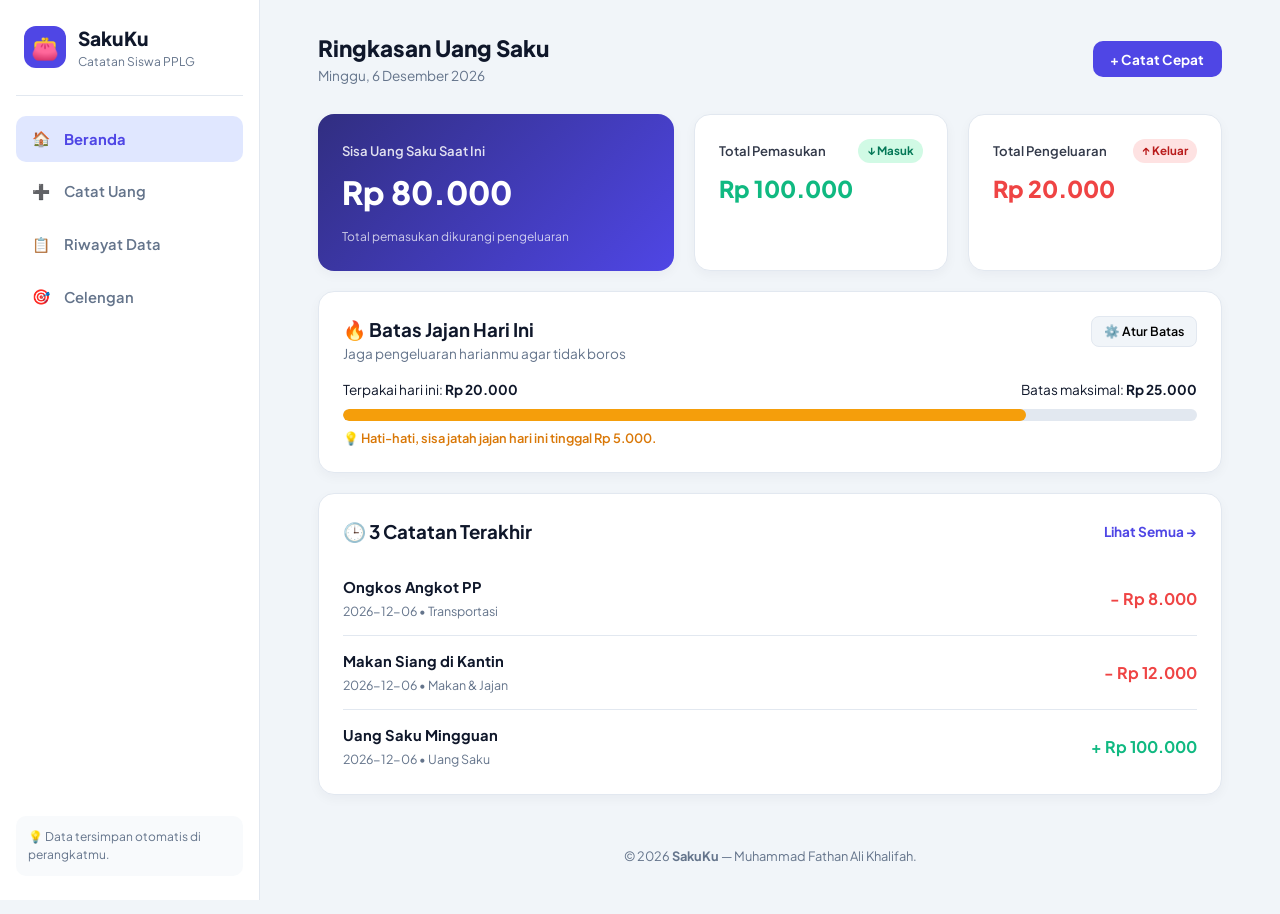
==== index.html @ 74dbb03d "first commit" ====
<!DOCTYPE html>
<html lang="id">
<head>
    <meta charset="UTF-8">
    <meta name="viewport" content="width=device-width, initial-scale=1.0">
    <title>SakuKu - Pencatat Uang Saku Simpel</title>
    
    <!-- Google Fonts: Plus Jakarta Sans -->
    <link rel="preconnect" href="https://fonts.googleapis.com">
    <link rel="preconnect" href="https://fonts.gstatic.com" crossorigin>
    <link href="https://fonts.googleapis.com/css2?family=Plus+Jakarta+Sans:wght@400;500;600;700;800&display=swap" rel="stylesheet">
    
    <!-- Menghubungkan file CSS -->
    <link rel="stylesheet" href="style.css">
</head>
<body>

    <!-- Pembungkus Utama Aplikasi (Sidebar + Konten) -->
    <div class="app-container">

        <!-- ============================================================== -->
        <!-- SIDEBAR: Navigasi Samping (Otomatis jadi menu bawah di layar HP) -->
        <!-- ============================================================== -->
        <aside class="sidebar">
            <!-- Identitas Aplikasi -->
            <div class="brand">
                <div class="brand-icon">👛</div>
                <div class="brand-text">
                    <h1>SakuKu</h1>
                    <p>Catatan Siswa PPLG</p>
                </div>
            </div>

            <!-- Menu Navigasi Antar-Halaman -->
            <nav class="sidebar-nav" aria-label="Menu Utama">
                <button type="button" class="nav-btn active" data-target="view-beranda">
                    <span class="nav-icon">🏠</span>
                    <span class="nav-label">Beranda</span>
                </button>
                <button type="button" class="nav-btn" data-target="view-catat">
                    <span class="nav-icon">➕</span>
                    <span class="nav-label">Catat Uang</span>
                </button>
                <button type="button" class="nav-btn" data-target="view-riwayat">
                    <span class="nav-icon">📋</span>
                    <span class="nav-label">Riwayat Data</span>
                </button>
                <button type="button" class="nav-btn" data-target="view-celengan">
                    <span class="nav-icon">🎯</span>
                    <span class="nav-label">Celengan</span>
                </button>
            </nav>

            <!-- Info Singkat di Bawah Sidebar -->
            <div class="sidebar-footer">
                <p>💡 Data tersimpan otomatis di perangkatmu.</p>
            </div>
        </aside>

        <!-- ============================================================== -->
        <!-- MAIN: Area Konten Utama yang Berganti Sesuai Menu Sidebar      -->
        <!-- ============================================================== -->
        <main class="main-area">

            <!-- HEADER ATAS: Judul Halaman & Tanggal Hari Ini -->
            <header class="top-header">
                <div>
                    <h2 id="page-title">Ringkasan Uang Saku</h2>
                    <p id="current-date" class="text-muted">Memuat tanggal...</p>
                </div>
                <button type="button" class="btn-quick-add" id="btn-shortcut-catat">
                    + Catat Cepat
                </button>
            </header>

            <!-- ========================================================== -->
            <!-- HALAMAN 1: BERANDA (Ringkasan & Batas Jajan Harian)        -->
            <!-- ========================================================== -->
            <section id="view-beranda" class="view-section active" aria-label="Halaman Beranda">
                
                <!-- 3 Kartu Ringkasan Saldo -->
                <div class="summary-cards">
                    <article class="card card-primary">
                        <span class="card-label">Sisa Uang Saku Saat Ini</span>
                        <h3 id="val-saldo" class="balance-big">Rp 0</h3>
                        <span class="card-sub">Total pemasukan dikurangi pengeluaran</span>
                    </article>

                    <article class="card">
                        <div class="metric-top">
                            <span class="card-label">Total Pemasukan</span>
                            <span class="icon-badge badge-in">↓ Masuk</span>
                        </div>
                        <h3 id="val-pemasukan" class="metric-num text-success">Rp 0</h3>
                    </article>

                    <article class="card">
                        <div class="metric-top">
                            <span class="card-label">Total Pengeluaran</span>
                            <span class="icon-badge badge-out">↑ Keluar</span>
                        </div>
                        <h3 id="val-pengeluaran" class="metric-num text-danger">Rp 0</h3>
                    </article>
                </div>

                <!-- Fitur Pemantau Batas Jajan Hari Ini -->
                <article class="card limit-card">
                    <div class="limit-header">
                        <div>
                            <h3>🔥 Batas Jajan Hari Ini</h3>
                            <p class="text-muted">Jaga pengeluaran harianmu agar tidak boros</p>
                        </div>
                        <button type="button" id="btn-ubah-limit" class="btn-small">⚙️ Atur Batas</button>
                    </div>

                    <div class="limit-info">
                        <span>Terpakai hari ini: <strong id="val-jajan-hari-ini">Rp 0</strong></span>
                        <span>Batas maksimal: <strong id="val-batas-harian">Rp 25.000</strong></span>
                    </div>

                    <!-- Progress Bar Visual -->
                    <div class="progress-track">
                        <div id="bar-limit" class="progress-fill" style="width: 0%;"></div>
                    </div>
                    <p id="status-limit" class="limit-status">Pengeluaran hari ini masih aman.</p>
                </article>

                <!-- Preview 3 Transaksi Terakhir -->
                <article class="card">
                    <div class="section-head">
                        <h3>🕒 3 Catatan Terakhir</h3>
                        <button type="button" class="btn-link" id="btn-lihat-semua">Lihat Semua &rarr;</button>
                    </div>
                    <ul id="list-terakhir" class="recent-list">
                        <!-- Diisi otomatis oleh JavaScript -->
                    </ul>
                </article>
            </section>

            <!-- ========================================================== -->
            <!-- HALAMAN 2: CATAT UANG (Formulir Input yang Fokus & Mudah)  -->
            <!-- ========================================================== -->
            <section id="view-catat" class="view-section" aria-label="Halaman Catat Transaksi">
                <article class="card form-container">
                    <h3>✍️ Tambah Catatan Keuangan</h3>
                    <p class="text-muted mb-1">Pilih jenis transaksi dan isi nominalnya dengan mudah.</p>

                    <form id="form-transaksi">
                        <!-- Pilihan Jenis: Pengeluaran atau Pemasukan -->
                        <div class="form-group">
                            <label class="form-label">1. Pilih Jenis Transaksi</label>
                            <div class="type-toggle">
                                <label class="toggle-item">
                                    <input type="radio" name="jenis" value="pengeluaran" checked>
                                    <span class="toggle-box box-out">💸 Pengeluaran (Jajan/Beli)</span>
                                </label>
                                <label class="toggle-item">
                                    <input type="radio" name="jenis" value="pemasukan">
                                    <span class="toggle-box box-in">💰 Pemasukan (Uang Saku)</span>
                                </label>
                            </div>
                        </div>

                        <!-- Input Nominal + Tombol Instan -->
                        <div class="form-group">
                            <label for="input-nominal" class="form-label">2. Berapa Nominalnya? (Rp)</label>
                            <input type="number" id="input-nominal" class="form-input input-large" placeholder="Contoh: 10000" min="500" required>
                            
                            <!-- Tombol Nominal Instan agar tidak repot ketik nol -->
                            <div class="quick-chips">
                                <span class="chip-label">Pilih cepat:</span>
                                <button type="button" class="chip" data-nominal="5000">Rp 5.000</button>
                                <button type="button" class="chip" data-nominal="10000">Rp 10.000</button>
                                <button type="button" class="chip" data-nominal="15000">Rp 15.000</button>
                                <button type="button" class="chip" data-nominal="20000">Rp 20.000</button>
                                <button type="button" class="chip" data-nominal="50000">Rp 50.000</button>
                            </div>
                        </div>

                        <!-- Kategori & Tanggal -->
                        <div class="form-row">
                            <div class="form-group">
                                <label for="input-kategori" class="form-label">3. Kategori</label>
                                <select id="input-kategori" class="form-input" required>
                                    <option value="Makan & Jajan">🍜 Makan & Jajan Kantin</option>
                                    <option value="Transportasi">🚌 Transport / Ongkos</option>
                                    <option value="Keperluan Sekolah">📚 Tugas & Fotokopi</option>
                                    <option value="Kuota & Hiburan">🎮 Kuota & Hiburan</option>
                                    <option value="Uang Saku">💵 Uang Saku Orang Tua</option>
                                    <option value="Lainnya">📦 Lainnya</option>
                                </select>
                            </div>

                            <div class="form-group">
                                <label for="input-tanggal" class="form-label">4. Tanggal</label>
                                <input type="date" id="input-tanggal" class="form-input" required>
                            </div>
                        </div>

                        <!-- Keterangan -->
                        <div class="form-group">
                            <label for="input-keterangan" class="form-label">5. Keterangan Singkat</label>
                            <input type="text" id="input-keterangan" class="form-input" placeholder="Contoh: Beli nasi ayam di kantin" required>
                        </div>

                        <button type="submit" class="btn-submit">✅ Simpan Catatan</button>
                    </form>
                </article>
            </section>

            <!-- ========================================================== -->
            <!-- HALAMAN 3: RIWAYAT DATA (Tabel Pencarian & Filter)         -->
            <!-- ========================================================== -->
            <section id="view-riwayat" class="view-section" aria-label="Halaman Riwayat Data">
                <article class="card">
                    <div class="section-head">
                        <div>
                            <h3>📋 Semua Riwayat Transaksi</h3>
                            <p class="text-muted">Cari atau saring data pemasukan dan pengeluaranmu</p>
                        </div>
                        <button type="button" id="btn-reset-data" class="btn-danger-outline">🗑️ Hapus Semua Data</button>
                    </div>

                    <!-- Baris Filter & Pencarian -->
                    <div class="filter-bar">
                        <input type="search" id="search-transaksi" class="form-input" placeholder="🔍 Ketik untuk mencari (misal: bakso, angkot)...">
                        <select id="filter-jenis" class="form-input">
                            <option value="semua">Semua Jenis Transaksi</option>
                            <option value="pemasukan">Hanya Pemasukan (Masuk)</option>
                            <option value="pengeluaran">Hanya Pengeluaran (Keluar)</option>
                        </select>
                    </div>

                    <!-- Tabel Data -->
                    <div class="table-wrapper">
                        <table class="data-table">
                            <thead>
                                <tr>
                                    <th>Tanggal</th>
                                    <th>Keterangan</th>
                                    <th>Kategori</th>
                                    <th>Nominal</th>
                                    <th>Aksi</th>
                                </tr>
                            </thead>
                            <tbody id="tabel-riwayat-body">
                                <!-- Diisi otomatis oleh JavaScript -->
                            </tbody>
                        </table>
                    </div>
                </article>
            </section>

            <!-- ========================================================== -->
            <!-- HALAMAN 4: CELENGAN (Target Tabungan Impian Siswa)         -->
            <!-- ========================================================== -->
            <section id="view-celengan" class="view-section" aria-label="Halaman Target Tabungan">
                
                <!-- Form Buat Target Baru -->
                <article class="card mb-1">
                    <h3>🎯 Buat Target Tabungan Baru</h3>
                    <p class="text-muted mb-1">Punya barang impian? Catat targetmu dan nabung sedikit demi sedikit!</p>
                    
                    <form id="form-celengan" class="goal-form">
                        <input type="text" id="goal-nama" class="form-input" placeholder="Nama barang (misal: Headset Baru)" required>
                        <input type="number" id="goal-target" class="form-input" placeholder="Target Harga (Rp)" min="5000" required>
                        <button type="submit" class="btn-primary-small">+ Tambah Target</button>
                    </form>
                </article>

                <!-- Daftar Kartu Celengan -->
                <div id="list-celengan" class="goals-grid">
                    <!-- Diisi otomatis oleh JavaScript -->
                </div>
            </section>

            <!-- FOOTER -->
            <footer class="app-footer">
                <p>&copy; 2026 <strong>SakuKu</strong> — Muhammad Fathan Ali Khalifah.</p>
            </footer>

        </main>
    </div>

    <!-- Notifikasi Pop-up (Toast) saat berhasil simpan data -->
    <div id="toast" class="toast" aria-live="polite">Berhasil disimpan!</div>

    <!-- Menghubungkan file JavaScript -->
    <script src="script.js"></script>
</body>
</html>
---- style.css ----
/* ==========================================================================
   1. VARIABEL WARNA & PENGATURAN DASAR
   ========================================================================== */
:root {
    --bg-body: #f1f5f9;
    --bg-white: #ffffff;
    --text-dark: #0f172a;
    --text-muted: #64748b;
    
    --primary: #4f46e5;
    --primary-light: #e0e7ff;
    --success: #10b981;
    --success-light: #d1fae5;
    --danger: #ef4444;
    --danger-light: #fee2e2;
    --warning: #f59e0b;
    
    --border: #e2e8f0;
    --radius-lg: 16px;
    --radius-md: 10px;
    --shadow: 0 4px 12px rgba(15, 23, 42, 0.04);
}

* {
    margin: 0;
    padding: 0;
    box-sizing: border-box;
}

body {
    font-family: 'Plus Jakarta Sans', sans-serif;
    background-color: var(--bg-body);
    color: var(--text-dark);
    line-height: 1.5;
}

/* ==========================================================================
   2. TATA LETAK UTAMA (Sidebar Kiri + Area Konten Kanan)
   ========================================================================== */
.app-container {
    display: flex;
    min-height: 100vh;
}

/* --- SIDEBAR --- */
.sidebar {
    width: 260px;
    background-color: var(--bg-white);
    border-right: 1px solid var(--border);
    padding: 1.5rem 1rem;
    display: flex;
    flex-direction: column;
    position: sticky;
    top: 0;
    height: 100vh;
    flex-shrink: 0;
}

.brand {
    display: flex;
    align-items: center;
    gap: 0.75rem;
    padding: 0 0.5rem 1.5rem;
    border-bottom: 1px solid var(--border);
    margin-bottom: 1.25rem;
}

.brand-icon {
    width: 42px;
    height: 42px;
    background-color: var(--primary);
    color: white;
    border-radius: 12px;
    display: flex;
    align-items: center;
    justify-content: center;
    font-size: 1.4rem;
}

.brand-text h1 {
    font-size: 1.2rem;
    font-weight: 800;
}

.brand-text p {
    font-size: 0.75rem;
    color: var(--text-muted);
}

.sidebar-nav {
    display: flex;
    flex-direction: column;
    gap: 0.4rem;
    flex: 1;
}

.nav-btn {
    display: flex;
    align-items: center;
    gap: 0.85rem;
    width: 100%;
    padding: 0.85rem 1rem;
    border: none;
    background: transparent;
    border-radius: var(--radius-md);
    font-family: inherit;
    font-size: 0.92rem;
    font-weight: 600;
    color: var(--text-muted);
    cursor: pointer;
    text-align: left;
    transition: all 0.2s ease;
}

.nav-btn:hover {
    background-color: #f8fafc;
    color: var(--text-dark);
}

/* Status tombol menu yang sedang aktif */
.nav-btn.active {
    background-color: var(--primary-light);
    color: var(--primary);
    font-weight: 700;
}

.sidebar-footer {
    font-size: 0.75rem;
    color: var(--text-muted);
    background-color: #f8fafc;
    padding: 0.75rem;
    border-radius: var(--radius-md);
}

/* --- AREA KONTEN UTAMA --- */
.main-area {
    flex: 1;
    max-width: 960px;
    margin: 0 auto;
    padding: 2rem 1.75rem;
    width: 100%;
}

.top-header {
    display: flex;
    justify-content: space-between;
    align-items: center;
    margin-bottom: 1.75rem;
}

.top-header h2 {
    font-size: 1.4rem;
    font-weight: 800;
}

.text-muted {
    color: var(--text-muted);
    font-size: 0.85rem;
}

.mb-1 { margin-bottom: 1rem; }

/* Mengatur perpindahan tampilan halaman (Tab SPA) */
.view-section {
    display: none;
    animation: fadeIn 0.25s ease;
}

.view-section.active {
    display: block;
}

@keyframes fadeIn {
    from { opacity: 0; transform: translateY(6px); }
    to { opacity: 1; transform: translateY(0); }
}

/* ==========================================================================
   3. KOMPONEN KARTU & BERANDA
   ========================================================================== */
.card {
    background-color: var(--bg-white);
    border-radius: var(--radius-lg);
    padding: 1.5rem;
    border: 1px solid var(--border);
    box-shadow: var(--shadow);
    margin-bottom: 1.25rem;
}

.summary-cards {
    display: grid;
    grid-template-columns: 1.4fr 1fr 1fr;
    gap: 1.25rem;
}

.card-primary {
    background: linear-gradient(135deg, #312e81, #4f46e5);
    color: white;
    border: none;
}

.card-label {
    font-size: 0.82rem;
    font-weight: 600;
    opacity: 0.85;
}

.balance-big {
    font-size: 2rem;
    font-weight: 800;
    margin: 0.4rem 0;
}

.card-sub {
    font-size: 0.75rem;
    opacity: 0.75;
}

.metric-top {
    display: flex;
    justify-content: space-between;
    align-items: center;
    margin-bottom: 0.6rem;
}

.icon-badge {
    font-size: 0.72rem;
    font-weight: 700;
    padding: 0.2rem 0.55rem;
    border-radius: 99px;
}

.badge-in { background-color: var(--success-light); color: #047857; }
.badge-out { background-color: var(--danger-light); color: #b91c1c; }

.metric-num {
    font-size: 1.45rem;
    font-weight: 800;
}

.text-success { color: var(--success); }
.text-danger { color: var(--danger); }

/* --- BATAS JAJAN HARIAN --- */
.limit-header {
    display: flex;
    justify-content: space-between;
    align-items: flex-start;
    margin-bottom: 1rem;
}

.limit-info {
    display: flex;
    justify-content: space-between;
    font-size: 0.85rem;
    margin-bottom: 0.5rem;
}

.progress-track {
    width: 100%;
    height: 12px;
    background-color: #e2e8f0;
    border-radius: 99px;
    overflow: hidden;
    margin-bottom: 0.5rem;
}

.progress-fill {
    height: 100%;
    background-color: var(--success);
    border-radius: 99px;
    transition: width 0.4s ease, background-color 0.3s ease;
}

.limit-status {
    font-size: 0.8rem;
    font-weight: 600;
    color: var(--text-muted);
}

/* --- DAFTAR 3 TRANSAKSI TERAKHIR --- */
.section-head {
    display: flex;
    justify-content: space-between;
    align-items: center;
    margin-bottom: 1rem;
}

.recent-list {
    list-style: none;
}

.recent-item {
    display: flex;
    justify-content: space-between;
    align-items: center;
    padding: 0.85rem 0;
    border-bottom: 1px solid var(--border);
}

.recent-item:last-child {
    border-bottom: none;
    padding-bottom: 0;
}

.recent-title {
    font-weight: 700;
    font-size: 0.92rem;
}

.recent-meta {
    font-size: 0.78rem;
    color: var(--text-muted);
}

/* ==========================================================================
   4. FORMULIR CATAT UANG
   ========================================================================== */
.form-container {
    max-width: 640px;
}

.form-group {
    margin-bottom: 1.25rem;
}

.form-row {
    display: grid;
    grid-template-columns: 1fr 1fr;
    gap: 1rem;
}

.form-label {
    display: block;
    font-size: 0.85rem;
    font-weight: 700;
    margin-bottom: 0.45rem;
}

.form-input {
    width: 100%;
    padding: 0.75rem 0.9rem;
    border: 1px solid var(--border);
    border-radius: var(--radius-md);
    font-family: inherit;
    font-size: 0.92rem;
    background-color: #f8fafc;
}

.form-input:focus {
    outline: none;
    border-color: var(--primary);
    background-color: var(--bg-white);
    box-shadow: 0 0 0 3px rgba(79, 70, 229, 0.12);
}

.input-large {
    font-size: 1.25rem;
    font-weight: 700;
}

/* Tombol Pilih Jenis Transaksi */
.type-toggle {
    display: grid;
    grid-template-columns: 1fr 1fr;
    gap: 0.75rem;
}

.toggle-item input { display: none; }

.toggle-box {
    display: block;
    text-align: center;
    padding: 0.75rem;
    border: 2px solid var(--border);
    border-radius: var(--radius-md);
    font-weight: 700;
    font-size: 0.88rem;
    cursor: pointer;
    color: var(--text-muted);
    transition: all 0.2s;
}

.toggle-item input[value="pengeluaran"]:checked + .box-out {
    border-color: var(--danger);
    background-color: var(--danger-light);
    color: #b91c1c;
}

.toggle-item input[value="pemasukan"]:checked + .box-in {
    border-color: var(--success);
    background-color: var(--success-light);
    color: #047857;
}

/* Tombol Nominal Cepat (Chips) */
.quick-chips {
    display: flex;
    flex-wrap: wrap;
    align-items: center;
    gap: 0.45rem;
    margin-top: 0.6rem;
}

.chip-label {
    font-size: 0.78rem;
    color: var(--text-muted);
    margin-right: 0.25rem;
}

.chip {
    background-color: #f1f5f9;
    border: 1px solid var(--border);
    padding: 0.35rem 0.7rem;
    border-radius: 99px;
    font-family: inherit;
    font-size: 0.78rem;
    font-weight: 600;
    cursor: pointer;
    transition: all 0.15s;
}

.chip:hover {
    background-color: var(--primary-light);
    border-color: var(--primary);
    color: var(--primary);
}

/* ==========================================================================
   5. TABEL RIWAYAT & CELENGAN TARGET TABUNGAN
   ========================================================================== */
.filter-bar {
    display: grid;
    grid-template-columns: 1.5fr 1fr;
    gap: 0.75rem;
    margin-bottom: 1.25rem;
}

.table-wrapper {
    overflow-x: auto;
}

.data-table {
    width: 100%;
    border-collapse: collapse;
    text-align: left;
    font-size: 0.88rem;
}

.data-table th {
    background-color: #f8fafc;
    color: var(--text-muted);
    font-size: 0.75rem;
    text-transform: uppercase;
    padding: 0.85rem 1rem;
    border-bottom: 1px solid var(--border);
}

.data-table td {
    padding: 0.9rem 1rem;
    border-bottom: 1px solid var(--border);
}

.badge-kategori {
    background-color: #f1f5f9;
    padding: 0.25rem 0.6rem;
    border-radius: 6px;
    font-size: 0.78rem;
    font-weight: 600;
}

/* --- CELENGAN GRID --- */
.goal-form {
    display: grid;
    grid-template-columns: 1.5fr 1fr auto;
    gap: 0.75rem;
}

.goals-grid {
    display: grid;
    grid-template-columns: repeat(2, 1fr);
    gap: 1.25rem;
}

.goal-card-head {
    display: flex;
    justify-content: space-between;
    align-items: center;
    margin-bottom: 0.5rem;
}

.goal-actions {
    display: flex;
    gap: 0.5rem;
    margin-top: 1rem;
}

/* ==========================================================================
   6. TOMBOL & NOTIFIKASI TOAST
   ========================================================================== */
.btn-quick-add,
.btn-submit,
.btn-primary-small {
    background-color: var(--primary);
    color: white;
    border: none;
    border-radius: var(--radius-md);
    font-family: inherit;
    font-weight: 700;
    cursor: pointer;
    transition: opacity 0.2s;
}

.btn-quick-add { padding: 0.6rem 1.1rem; font-size: 0.85rem; }
.btn-submit { width: 100%; padding: 0.9rem; font-size: 0.95rem; }
.btn-primary-small { padding: 0.6rem 1rem; font-size: 0.85rem; }

.btn-small {
    background-color: #f1f5f9;
    border: 1px solid var(--border);
    padding: 0.4rem 0.75rem;
    border-radius: 8px;
    font-family: inherit;
    font-size: 0.78rem;
    font-weight: 600;
    cursor: pointer;
}

.btn-link {
    background: none;
    border: none;
    color: var(--primary);
    font-family: inherit;
    font-weight: 700;
    font-size: 0.85rem;
    cursor: pointer;
}

.btn-danger-outline {
    background: transparent;
    border: 1px solid var(--danger);
    color: var(--danger);
    padding: 0.45rem 0.8rem;
    border-radius: 8px;
    font-family: inherit;
    font-size: 0.78rem;
    font-weight: 600;
    cursor: pointer;
}

.btn-hapus {
    background: var(--danger-light);
    color: var(--danger);
    border: none;
    padding: 0.35rem 0.65rem;
    border-radius: 6px;
    font-size: 0.75rem;
    font-weight: 700;
    cursor: pointer;
}

/* Notifikasi Pop-up bawah */
.toast {
    position: fixed;
    bottom: 24px;
    right: 24px;
    background-color: #1e293b;
    color: white;
    padding: 0.8rem 1.25rem;
    border-radius: var(--radius-md);
    font-size: 0.88rem;
    font-weight: 600;
    box-shadow: 0 10px 25px rgba(0,0,0,0.15);
    opacity: 0;
    pointer-events: none;
    transform: translateY(10px);
    transition: all 0.3s ease;
    z-index: 999;
}

.toast.show {
    opacity: 1;
    transform: translateY(0);
}

.app-footer {
    text-align: center;
    padding: 2rem 0 1rem;
    font-size: 0.8rem;
    color: var(--text-muted);
}

/* ==========================================================================
   7. RESPONSIVE DESIGN (Layar HP & Tablet)
   ========================================================================== */
@media (max-width: 768px) {
    /* Mengubah Sidebar menjadi Navigasi Bawah seperti Aplikasi Mobile */
    .sidebar {
        position: fixed;
        bottom: 0;
        left: 0;
        right: 0;
        top: auto;
        width: 100%;
        height: auto;
        flex-direction: row;
        padding: 0.4rem 0.5rem;
        border-right: none;
        border-top: 1px solid var(--border);
        z-index: 100;
        box-shadow: 0 -4px 12px rgba(0,0,0,0.05);
    }

    .brand,
    .sidebar-footer {
        display: none; /* Sembunyikan logo sidebar di layar bawah HP */
    }

    .sidebar-nav {
        flex-direction: row;
        justify-content: space-around;
        width: 100%;
    }

    .nav-btn {
        flex-direction: column;
        align-items: center;
        gap: 0.2rem;
        padding: 0.5rem;
        font-size: 0.72rem;
        text-align: center;
    }

    .main-area {
        padding: 1.25rem 1rem 5.5rem; /* Ruang ekstra di bawah agar tidak tertutup menu HP */
    }

    .summary-cards,
    .form-row,
    .filter-bar,
    .goal-form,
    .goals-grid {
        grid-template-columns: 1fr;
    }

    .toast {
        bottom: 80px;
        right: 16px;
        left: 16px;
        text-align: center;
    }
}
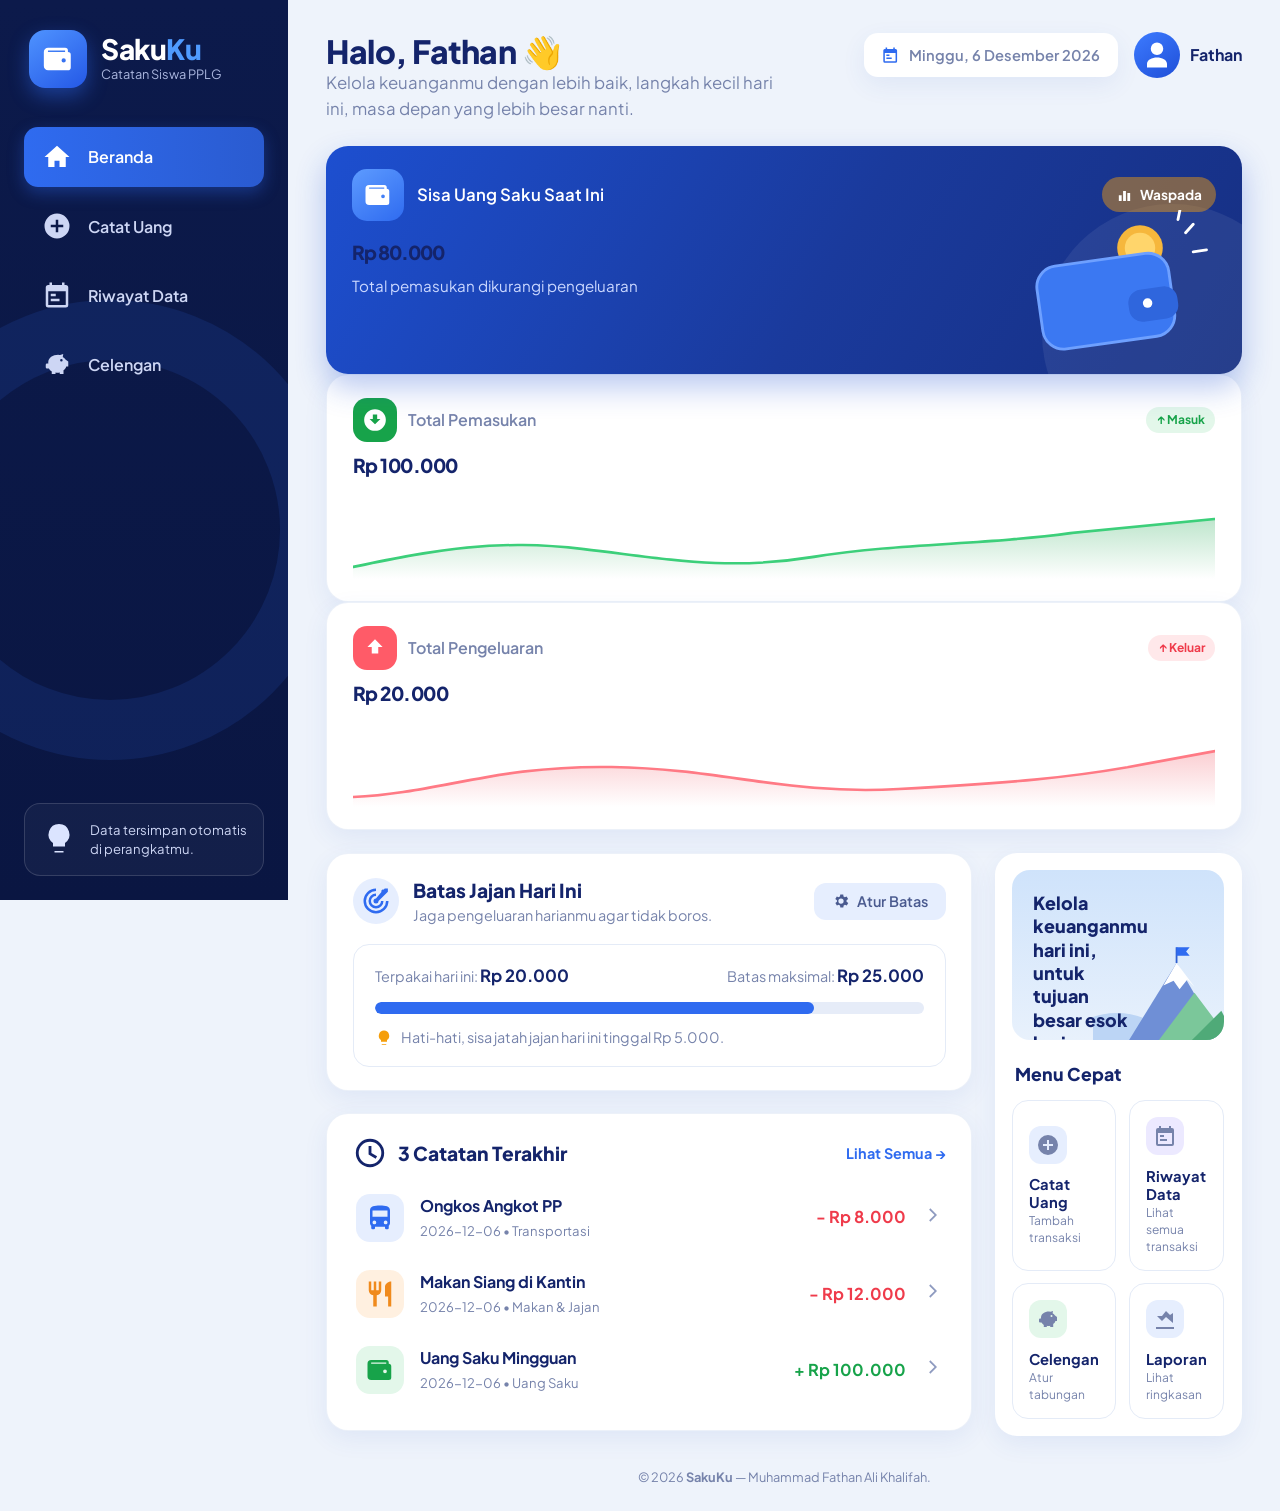
==== commit 92abc593: "revamp tampilan c" ====
--- a/index.html
+++ b/index.html
@@ -3,289 +3,265 @@
 <head>
     <meta charset="UTF-8">
     <meta name="viewport" content="width=device-width, initial-scale=1.0">
-    <title>SakuKu - Pencatat Uang Saku Simpel</title>
-    
-    <!-- Google Fonts: Plus Jakarta Sans -->
+    <title>SakuKu - Catatan Siswa PPLG</title>
     <link rel="preconnect" href="https://fonts.googleapis.com">
     <link rel="preconnect" href="https://fonts.gstatic.com" crossorigin>
     <link href="https://fonts.googleapis.com/css2?family=Plus+Jakarta+Sans:wght@400;500;600;700;800&display=swap" rel="stylesheet">
-    
-    <!-- Menghubungkan file CSS -->
     <link rel="stylesheet" href="style.css">
 </head>
 <body>
 
-    <!-- Pembungkus Utama Aplikasi (Sidebar + Konten) -->
-    <div class="app-container">
-
-        <!-- ============================================================== -->
-        <!-- SIDEBAR: Navigasi Samping (Otomatis jadi menu bawah di layar HP) -->
-        <!-- ============================================================== -->
-        <aside class="sidebar">
-            <!-- Identitas Aplikasi -->
-            <div class="brand">
-                <div class="brand-icon">👛</div>
-                <div class="brand-text">
-                    <h1>SakuKu</h1>
-                    <p>Catatan Siswa PPLG</p>
-                </div>
-            </div>
-
-            <!-- Menu Navigasi Antar-Halaman -->
-            <nav class="sidebar-nav" aria-label="Menu Utama">
-                <button type="button" class="nav-btn active" data-target="view-beranda">
-                    <span class="nav-icon">🏠</span>
-                    <span class="nav-label">Beranda</span>
-                </button>
-                <button type="button" class="nav-btn" data-target="view-catat">
-                    <span class="nav-icon">➕</span>
-                    <span class="nav-label">Catat Uang</span>
-                </button>
-                <button type="button" class="nav-btn" data-target="view-riwayat">
-                    <span class="nav-icon">📋</span>
-                    <span class="nav-label">Riwayat Data</span>
-                </button>
-                <button type="button" class="nav-btn" data-target="view-celengan">
-                    <span class="nav-icon">🎯</span>
-                    <span class="nav-label">Celengan</span>
-                </button>
-            </nav>
-
-            <!-- Info Singkat di Bawah Sidebar -->
-            <div class="sidebar-footer">
-                <p>💡 Data tersimpan otomatis di perangkatmu.</p>
-            </div>
-        </aside>
-
-        <!-- ============================================================== -->
-        <!-- MAIN: Area Konten Utama yang Berganti Sesuai Menu Sidebar      -->
-        <!-- ============================================================== -->
-        <main class="main-area">
-
-            <!-- HEADER ATAS: Judul Halaman & Tanggal Hari Ini -->
-            <header class="top-header">
-                <div>
-                    <h2 id="page-title">Ringkasan Uang Saku</h2>
-                    <p id="current-date" class="text-muted">Memuat tanggal...</p>
-                </div>
-                <button type="button" class="btn-quick-add" id="btn-shortcut-catat">
-                    + Catat Cepat
-                </button>
-            </header>
-
-            <!-- ========================================================== -->
-            <!-- HALAMAN 1: BERANDA (Ringkasan & Batas Jajan Harian)        -->
-            <!-- ========================================================== -->
-            <section id="view-beranda" class="view-section active" aria-label="Halaman Beranda">
-                
-                <!-- 3 Kartu Ringkasan Saldo -->
-                <div class="summary-cards">
-                    <article class="card card-primary">
-                        <span class="card-label">Sisa Uang Saku Saat Ini</span>
-                        <h3 id="val-saldo" class="balance-big">Rp 0</h3>
-                        <span class="card-sub">Total pemasukan dikurangi pengeluaran</span>
+<!-- Kumpulan ikon SVG (dipakai ulang lewat <use>) -->
+<svg width="0" height="0" style="position:absolute" aria-hidden="true">
+    <symbol id="i-wallet" viewBox="0 0 24 24"><path d="M19 7V6a2 2 0 0 0-2-2H5a3 3 0 0 0-3 3v10a3 3 0 0 0 3 3h14a2 2 0 0 0 2-2V9a2 2 0 0 0-2-2zm-3 7.5a1.5 1.5 0 1 1 0-3 1.5 1.5 0 0 1 0 3zM5 6h12v1H5a1 1 0 0 1 0-1z"/></symbol>
+    <symbol id="i-home" viewBox="0 0 24 24"><path d="M12 3 2 12h3v8h5v-5h4v5h5v-8h3z"/></symbol>
+    <symbol id="i-plus" viewBox="0 0 24 24"><path d="M12 2a10 10 0 1 0 0 20 10 10 0 0 0 0-20zm5 11h-4v4h-2v-4H7v-2h4V7h2v4h4z"/></symbol>
+    <symbol id="i-cal" viewBox="0 0 24 24"><path d="M19 4h-1V2h-2v2H8V2H6v2H5a2 2 0 0 0-2 2v14a2 2 0 0 0 2 2h14a2 2 0 0 0 2-2V6a2 2 0 0 0-2-2zm0 16H5V9h14zM7 11h4v2H7zm0 4h7v2H7z"/></symbol>
+    <symbol id="i-piggy" viewBox="0 0 24 24"><path d="M19 8.5c-.6-1-1.4-1.7-2.4-2.2L17 4l-2.5.8A9 9 0 0 0 13 4.5C8.6 4.5 5 7 5 10.5c0 .4 0 .7.1 1H4a1 1 0 0 0-1 1v2a1 1 0 0 0 1 1h1.5c.5 1 1.3 1.800 2.300 2.400V20h3v-1.200c.6.100 1.200.200 1.700.200s1.100-.1 1.700-.2V20h3v-3.100c1.200-.8 2-1.800 2.200-3H21v-4zM15.500 10a1 1 0 1 1 0-2 1 1 0 0 1 0 2z"/></symbol>
+    <symbol id="i-bus" viewBox="0 0 24 24"><path d="M4 16c0 .9.4 1.700 1 2.200V20a1 1 0 0 0 1 1h1a1 1 0 0 0 1-1v-1h8v1a1 1 0 0 0 1 1h1a1 1 0 0 0 1-1v-1.800c.6-.5 1-1.300 1-2.200V6c0-3.500-3.600-4-8-4S4 2.500 4 6zm3.500 1a1.500 1.500 0 1 1 0-3 1.500 1.500 0 0 1 0 3zm9 0a1.500 1.500 0 1 1 0-3 1.500 1.500 0 0 1 0 3zM18 11H6V6h12z"/></symbol>
+    <symbol id="i-food" viewBox="0 0 24 24"><path d="M11 9H9V2H7v7H5V2H3v7c0 2.100 1.600 3.800 3.600 4V22h2.800v-9c2-.2 3.600-1.900 3.600-4V2h-2zm5-3v8h2.500v8H21V2c-2.800 0-5 2.200-5 4z"/></symbol>
+    <symbol id="i-book" viewBox="0 0 24 24"><path d="M18 2H6a2 2 0 0 0-2 2v16a2 2 0 0 0 2 2h12a2 2 0 0 0 2-2V4a2 2 0 0 0-2-2zM9 4h2v5l-1-.75L9 9z"/></symbol>
+    <symbol id="i-game" viewBox="0 0 24 24"><path d="M21 6H3a1 1 0 0 0-1 1v10a1 1 0 0 0 1 1h18a1 1 0 0 0 1-1V7a1 1 0 0 0-1-1zm-10 7H9v2H7v-2H5v-2h2V9h2v2h2zm4.500 2a1.500 1.500 0 1 1 0-3 1.500 1.500 0 0 1 0 3zm3-3a1.500 1.500 0 1 1 0-3 1.500 1.500 0 0 1 0 3z"/></symbol>
+    <symbol id="i-box" viewBox="0 0 24 24"><path d="M21 7.500 12 2 3 7.500v9L12 22l9-5.500zM12 4.300l5.700 3.500L12 11.300 6.300 7.800zM5 9.500l6 3.700v6.600l-6-3.700zm8 10.300v-6.600l6-3.700v6.600z"/></symbol>
+    <symbol id="i-chart" viewBox="0 0 24 24"><path d="M3 20h18v2H3zM4 9l5 5 4-4 7 6V6l-3 2-4-4-4 5z"/></symbol>
+    <symbol id="i-bars" viewBox="0 0 24 24"><path d="M4 13h4v8H4zm6-6h4v14h-4zm6 3h4v11h-4z"/></symbol>
+    <symbol id="i-clock" viewBox="0 0 24 24"><path d="M12 2a10 10 0 1 0 0 20 10 10 0 0 0 0-20zm0 18a8 8 0 1 1 0-16 8 8 0 0 1 0 16zm1-13h-2v6l5 3 1-1.700-4-2.300z"/></symbol>
+    <symbol id="i-target" viewBox="0 0 24 24"><path d="M12 2a10 10 0 1 0 10 10h-2a8 8 0 1 1-8-8zm0 4a6 6 0 1 0 6 6h-2a4 4 0 1 1-4-4zm0 4a2 2 0 1 0 2 2l7.500-7.500V2h-2.500l-1 1-.5-.5-1.500 1.500.5.500L12 10z"/></symbol>
+    <symbol id="i-gear" viewBox="0 0 24 24"><path d="M19.400 13a7.500 7.500 0 0 0 0-2l2.100-1.600-2-3.500-2.500 1a7.700 7.700 0 0 0-1.700-1L15 3.200h-4l-.4 2.700c-.6.300-1.200.600-1.700 1l-2.500-1-2 3.500L6.600 11a7.500 7.500 0 0 0 0 2l-2.100 1.600 2 3.500 2.500-1c.5.400 1.100.700 1.700 1l.4 2.700h4l.4-2.700c.6-.3 1.200-.600 1.700-1l2.500 1 2-3.500zM12 15.500a3.500 3.500 0 1 1 0-7 3.500 3.500 0 0 1 0 7z"/></symbol>
+    <symbol id="i-down" viewBox="0 0 24 24"><path d="M12 2a10 10 0 1 0 0 20 10 10 0 0 0 0-20zm0 14-5-5h3V7h4v4h3z"/></symbol>
+    <symbol id="i-up" viewBox="0 0 24 24"><path d="M12 4 5 11h4v6h6v-6h4z"/></symbol>
+    <symbol id="i-bulb" viewBox="0 0 24 24"><path d="M9 21h6v-1H9zm3-19a7 7 0 0 0-4 12.700V17h8v-2.300A7 7 0 0 0 12 2z"/></symbol>
+    <symbol id="i-user" viewBox="0 0 24 24"><path d="M12 12a5 5 0 1 0 0-10 5 5 0 0 0 0 10zm0 2c-4 0-8 2-8 5v3h16v-3c0-3-4-5-8-5z"/></symbol>
+    <symbol id="i-chev" viewBox="0 0 24 24"><path d="M8.600 5.600 15 12l-6.400 6.400L10 20l8-8-8-8z"/></symbol>
+</svg>
+
+<div class="app-container">
+
+    <!-- SIDEBAR -->
+    <aside class="sidebar">
+        <div class="brand">
+            <div class="brand-icon"><svg class="ic"><use href="#i-wallet"/></svg></div>
+            <div class="brand-text">
+                <h1>Saku<span>Ku</span></h1>
+                <p>Catatan Siswa PPLG</p>
+            </div>
+        </div>
+        <nav class="sidebar-nav" aria-label="Menu Utama">
+            <button type="button" class="nav-btn active" data-target="view-beranda"><svg class="ic"><use href="#i-home"/></svg><span>Beranda</span></button>
+            <button type="button" class="nav-btn" data-target="view-catat"><svg class="ic"><use href="#i-plus"/></svg><span>Catat Uang</span></button>
+            <button type="button" class="nav-btn" data-target="view-riwayat"><svg class="ic"><use href="#i-cal"/></svg><span>Riwayat Data</span></button>
+            <button type="button" class="nav-btn" data-target="view-celengan"><svg class="ic"><use href="#i-piggy"/></svg><span>Celengan</span></button>
+        </nav>
+        <div class="sidebar-footer">
+            <svg class="ic"><use href="#i-bulb"/></svg>
+            <p>Data tersimpan otomatis di perangkatmu.</p>
+        </div>
+    </aside>
+
+    <main class="main-area">
+
+        <!-- HEADER -->
+        <header class="top-header">
+            <div>
+                <h2 id="page-title">Halo, Fathan 👋</h2>
+                <p id="page-sub" class="page-sub">Kelola keuanganmu dengan lebih baik, langkah kecil hari ini, masa depan yang lebih besar nanti.</p>
+            </div>
+            <div class="top-actions">
+                <div class="date-chip"><svg class="ic"><use href="#i-cal"/></svg><span id="current-date">Memuat tanggal...</span></div>
+                <div class="user-chip"><span class="avatar"><svg class="ic"><use href="#i-user"/></svg></span>Fathan</div>
+            </div>
+        </header>
+
+        <!-- ================= BERANDA ================= -->
+        <section id="view-beranda" class="view-section active" aria-label="Beranda">
+            <div class="home-grid summary-cards">
+                <article class="card card-primary">
+                    <div class="balance-head">
+                        <div class="balance-title"><span class="mini-icon"><svg class="ic"><use href="#i-wallet"/></svg></span>Sisa Uang Saku Saat Ini</div>
+                        <span id="status-pill" class="status-pill"><svg class="ic"><use href="#i-bars"/></svg><span id="status-text">Aman</span></span>
+                    </div>
+                    <h3 id="val-saldo" class="balance-big">Rp 0</h3>
+                    <span class="card-sub">Total pemasukan dikurangi pengeluaran</span>
+                    <svg class="wallet-art" viewBox="0 0 200 150" aria-hidden="true">
+                        <circle cx="120" cy="40" r="24" fill="#f6b73c"/><circle cx="120" cy="40" r="16" fill="#ffd56b"/>
+                        <rect x="14" y="52" width="140" height="88" rx="22" fill="#3b78f2" transform="rotate(-8 84 96)"/>
+                        <rect x="14" y="52" width="140" height="88" rx="22" fill="none" stroke="#6ea0ff" stroke-width="3" transform="rotate(-8 84 96)"/>
+                        <rect x="108" y="82" width="52" height="34" rx="14" fill="#2f66dd" transform="rotate(-8 134 99)"/>
+                        <circle cx="128" cy="98" r="5" fill="#fff"/>
+                        <path d="M168 24l8-9M176 44l14-2M160 10l2-10" stroke="#fff" stroke-width="3" stroke-linecap="round"/>
+                    </svg>
+                </article>
+
+                <article class="card metric-card">
+                    <div>
+                        <div class="metric-top"><span class="metric-icon in"><svg class="ic"><use href="#i-down"/></svg></span><span class="metric-name">Total Pemasukan</span><span class="icon-badge badge-in">↑ Masuk</span></div>
+                        <h3 id="val-pemasukan" class="metric-num text-success">Rp 0</h3>
+                    </div>
+                    <svg class="spark" viewBox="0 0 300 70" preserveAspectRatio="none" aria-hidden="true">
+                        <defs><linearGradient id="gg" x1="0" y1="0" x2="0" y2="1"><stop offset="0" stop-color="#17a34a" stop-opacity=".28"/><stop offset="1" stop-color="#17a34a" stop-opacity="0"/></linearGradient></defs>
+                        <path d="M0 58 C30 40 50 30 80 40 S130 62 160 48 S220 36 250 24 L300 10 V70 H0Z" fill="url(#gg)"/>
+                        <path d="M0 58 C30 40 50 30 80 40 S130 62 160 48 S220 36 250 24 L300 10" fill="none" stroke="#3ccf7a" stroke-width="2.5" stroke-linecap="round"/>
+                    </svg>
+                </article>
+
+                <article class="card metric-card">
+                    <div>
+                        <div class="metric-top"><span class="metric-icon out"><svg class="ic"><use href="#i-up"/></svg></span><span class="metric-name">Total Pengeluaran</span><span class="icon-badge badge-out">↑ Keluar</span></div>
+                        <h3 id="val-pengeluaran" class="metric-num text-danger">Rp 0</h3>
+                    </div>
+                    <svg class="spark" viewBox="0 0 300 70" preserveAspectRatio="none" aria-hidden="true">
+                        <defs><linearGradient id="rg" x1="0" y1="0" x2="0" y2="1"><stop offset="0" stop-color="#ef3b4b" stop-opacity=".25"/><stop offset="1" stop-color="#ef3b4b" stop-opacity="0"/></linearGradient></defs>
+                        <path d="M0 60 C30 56 50 28 90 30 S150 58 190 52 S250 40 270 30 L300 14 V70 H0Z" fill="url(#rg)"/>
+                        <path d="M0 60 C30 56 50 28 90 30 S150 58 190 52 S250 40 270 30 L300 14" fill="none" stroke="#ff7a85" stroke-width="2.5" stroke-linecap="round"/>
+                    </svg>
+                </article>
+            </div>
+
+            <div class="home-lower">
+                <div class="home-left">
+                    <article class="card limit-card">
+                        <div class="limit-header">
+                            <div class="limit-title">
+                                <span class="round-icon"><svg class="ic"><use href="#i-target"/></svg></span>
+                                <div><h3>Batas Jajan Hari Ini</h3><p class="text-muted">Jaga pengeluaran harianmu agar tidak boros.</p></div>
+                            </div>
+                            <button type="button" id="btn-ubah-limit" class="btn-small"><svg class="ic"><use href="#i-gear"/></svg>Atur Batas</button>
+                        </div>
+                        <div class="limit-box">
+                            <div class="limit-info">
+                                <span>Terpakai hari ini: <strong id="val-jajan-hari-ini">Rp 0</strong></span>
+                                <span>Batas maksimal: <strong id="val-batas-harian">Rp 25.000</strong></span>
+                            </div>
+                            <div class="progress-track"><div id="bar-limit" class="progress-fill" style="width:0%"></div></div>
+                            <p class="limit-status"><svg class="ic"><use href="#i-bulb"/></svg><span id="status-limit">Pengeluaran hari ini masih aman.</span></p>
+                        </div>
                     </article>
 
                     <article class="card">
-                        <div class="metric-top">
-                            <span class="card-label">Total Pemasukan</span>
-                            <span class="icon-badge badge-in">↓ Masuk</span>
-                        </div>
-                        <h3 id="val-pemasukan" class="metric-num text-success">Rp 0</h3>
+                        <div class="section-head">
+                            <h3 class="section-title"><svg class="ic"><use href="#i-clock"/></svg>3 Catatan Terakhir</h3>
+                            <button type="button" class="btn-link" id="btn-lihat-semua">Lihat Semua →</button>
+                        </div>
+                        <ul id="list-terakhir" class="recent-list"></ul>
                     </article>
-
-                    <article class="card">
-                        <div class="metric-top">
-                            <span class="card-label">Total Pengeluaran</span>
-                            <span class="icon-badge badge-out">↑ Keluar</span>
-                        </div>
-                        <h3 id="val-pengeluaran" class="metric-num text-danger">Rp 0</h3>
-                    </article>
-                </div>
-
-                <!-- Fitur Pemantau Batas Jajan Hari Ini -->
-                <article class="card limit-card">
-                    <div class="limit-header">
-                        <div>
-                            <h3>🔥 Batas Jajan Hari Ini</h3>
-                            <p class="text-muted">Jaga pengeluaran harianmu agar tidak boros</p>
-                        </div>
-                        <button type="button" id="btn-ubah-limit" class="btn-small">⚙️ Atur Batas</button>
-                    </div>
-
-                    <div class="limit-info">
-                        <span>Terpakai hari ini: <strong id="val-jajan-hari-ini">Rp 0</strong></span>
-                        <span>Batas maksimal: <strong id="val-batas-harian">Rp 25.000</strong></span>
-                    </div>
-
-                    <!-- Progress Bar Visual -->
-                    <div class="progress-track">
-                        <div id="bar-limit" class="progress-fill" style="width: 0%;"></div>
-                    </div>
-                    <p id="status-limit" class="limit-status">Pengeluaran hari ini masih aman.</p>
-                </article>
-
-                <!-- Preview 3 Transaksi Terakhir -->
-                <article class="card">
-                    <div class="section-head">
-                        <h3>🕒 3 Catatan Terakhir</h3>
-                        <button type="button" class="btn-link" id="btn-lihat-semua">Lihat Semua &rarr;</button>
-                    </div>
-                    <ul id="list-terakhir" class="recent-list">
-                        <!-- Diisi otomatis oleh JavaScript -->
-                    </ul>
-                </article>
-            </section>
-
-            <!-- ========================================================== -->
-            <!-- HALAMAN 2: CATAT UANG (Formulir Input yang Fokus & Mudah)  -->
-            <!-- ========================================================== -->
-            <section id="view-catat" class="view-section" aria-label="Halaman Catat Transaksi">
-                <article class="card form-container">
-                    <h3>✍️ Tambah Catatan Keuangan</h3>
-                    <p class="text-muted mb-1">Pilih jenis transaksi dan isi nominalnya dengan mudah.</p>
-
-                    <form id="form-transaksi">
-                        <!-- Pilihan Jenis: Pengeluaran atau Pemasukan -->
+                </div>
+
+                <aside class="home-right">
+                    <div class="quote-banner">
+                        <p>Kelola keuanganmu hari ini, untuk tujuan besar esok hari.</p>
+                        <small>– SakuKu</small>
+                        <svg viewBox="0 0 220 170" aria-hidden="true">
+                            <ellipse cx="40" cy="150" rx="60" ry="26" fill="#bcd5f5"/>
+                            <path d="M60 170 L140 40 L215 170Z" fill="#6f8fd6"/><path d="M140 40 L118 78 L135 70 L145 84 L158 68 L170 80Z" fill="#fff"/>
+                            <path d="M110 170 L170 90 L230 170Z" fill="#7bc79a"/><path d="M165 170 L215 120 L240 170Z" fill="#4faa78"/>
+                            <path d="M140 40V14" stroke="#2f5fd0" stroke-width="3"/><path d="M140 14h22l-6 7 6 7h-22z" fill="#2f6bf0"/>
+                        </svg>
+                    </div>
+                    <h4 class="quick-title">Menu Cepat</h4>
+                    <div class="quick-grid">
+                        <button type="button" class="quick-btn" data-target="view-catat"><span class="cat-icon cat-transport"><svg class="ic"><use href="#i-plus"/></svg></span><b>Catat Uang</b><span>Tambah transaksi</span></button>
+                        <button type="button" class="quick-btn" data-target="view-riwayat"><span class="cat-icon cat-sekolah"><svg class="ic"><use href="#i-cal"/></svg></span><b>Riwayat Data</b><span>Lihat semua transaksi</span></button>
+                        <button type="button" class="quick-btn" data-target="view-celengan"><span class="cat-icon cat-saku"><svg class="ic"><use href="#i-piggy"/></svg></span><b>Celengan</b><span>Atur tabungan</span></button>
+                        <button type="button" class="quick-btn" data-target="view-riwayat"><span class="cat-icon cat-transport"><svg class="ic"><use href="#i-chart"/></svg></span><b>Laporan</b><span>Lihat ringkasan</span></button>
+                    </div>
+                </aside>
+            </div>
+        </section>
+
+        <!-- ================= CATAT UANG ================= -->
+        <section id="view-catat" class="view-section" aria-label="Catat Transaksi">
+            <article class="card form-container">
+                <h3>Tambah Catatan Keuangan</h3>
+                <p class="text-muted mb-1">Pilih jenis transaksi dan isi nominalnya dengan mudah.</p>
+                <form id="form-transaksi">
+                    <div class="form-group">
+                        <label class="form-label">1. Pilih Jenis Transaksi</label>
+                        <div class="type-toggle">
+                            <label class="toggle-item"><input type="radio" name="jenis" value="pengeluaran" checked><span class="toggle-box box-out">💸 Pengeluaran (Jajan/Beli)</span></label>
+                            <label class="toggle-item"><input type="radio" name="jenis" value="pemasukan"><span class="toggle-box box-in">💰 Pemasukan (Uang Saku)</span></label>
+                        </div>
+                    </div>
+                    <div class="form-group">
+                        <label for="input-nominal" class="form-label">2. Berapa Nominalnya? (Rp)</label>
+                        <input type="number" id="input-nominal" class="form-input input-large" placeholder="Contoh: 10000" min="500" required>
+                        <div class="quick-chips">
+                            <span class="chip-label">Pilih cepat:</span>
+                            <button type="button" class="chip" data-nominal="5000">Rp 5.000</button>
+                            <button type="button" class="chip" data-nominal="10000">Rp 10.000</button>
+                            <button type="button" class="chip" data-nominal="15000">Rp 15.000</button>
+                            <button type="button" class="chip" data-nominal="20000">Rp 20.000</button>
+                            <button type="button" class="chip" data-nominal="50000">Rp 50.000</button>
+                        </div>
+                    </div>
+                    <div class="form-row">
                         <div class="form-group">
-                            <label class="form-label">1. Pilih Jenis Transaksi</label>
-                            <div class="type-toggle">
-                                <label class="toggle-item">
-                                    <input type="radio" name="jenis" value="pengeluaran" checked>
-                                    <span class="toggle-box box-out">💸 Pengeluaran (Jajan/Beli)</span>
-                                </label>
-                                <label class="toggle-item">
-                                    <input type="radio" name="jenis" value="pemasukan">
-                                    <span class="toggle-box box-in">💰 Pemasukan (Uang Saku)</span>
-                                </label>
-                            </div>
-                        </div>
-
-                        <!-- Input Nominal + Tombol Instan -->
+                            <label for="input-kategori" class="form-label">3. Kategori</label>
+                            <select id="input-kategori" class="form-input" required>
+                                <option value="Makan & Jajan">🍜 Makan & Jajan Kantin</option>
+                                <option value="Transportasi">🚌 Transport / Ongkos</option>
+                                <option value="Keperluan Sekolah">📚 Tugas & Fotokopi</option>
+                                <option value="Kuota & Hiburan">🎮 Kuota & Hiburan</option>
+                                <option value="Uang Saku">💵 Uang Saku Orang Tua</option>
+                                <option value="Lainnya">📦 Lainnya</option>
+                            </select>
+                        </div>
                         <div class="form-group">
-                            <label for="input-nominal" class="form-label">2. Berapa Nominalnya? (Rp)</label>
-                            <input type="number" id="input-nominal" class="form-input input-large" placeholder="Contoh: 10000" min="500" required>
-                            
-                            <!-- Tombol Nominal Instan agar tidak repot ketik nol -->
-                            <div class="quick-chips">
-                                <span class="chip-label">Pilih cepat:</span>
-                                <button type="button" class="chip" data-nominal="5000">Rp 5.000</button>
-                                <button type="button" class="chip" data-nominal="10000">Rp 10.000</button>
-                                <button type="button" class="chip" data-nominal="15000">Rp 15.000</button>
-                                <button type="button" class="chip" data-nominal="20000">Rp 20.000</button>
-                                <button type="button" class="chip" data-nominal="50000">Rp 50.000</button>
-                            </div>
-                        </div>
-
-                        <!-- Kategori & Tanggal -->
-                        <div class="form-row">
-                            <div class="form-group">
-                                <label for="input-kategori" class="form-label">3. Kategori</label>
-                                <select id="input-kategori" class="form-input" required>
-                                    <option value="Makan & Jajan">🍜 Makan & Jajan Kantin</option>
-                                    <option value="Transportasi">🚌 Transport / Ongkos</option>
-                                    <option value="Keperluan Sekolah">📚 Tugas & Fotokopi</option>
-                                    <option value="Kuota & Hiburan">🎮 Kuota & Hiburan</option>
-                                    <option value="Uang Saku">💵 Uang Saku Orang Tua</option>
-                                    <option value="Lainnya">📦 Lainnya</option>
-                                </select>
-                            </div>
-
-                            <div class="form-group">
-                                <label for="input-tanggal" class="form-label">4. Tanggal</label>
-                                <input type="date" id="input-tanggal" class="form-input" required>
-                            </div>
-                        </div>
-
-                        <!-- Keterangan -->
-                        <div class="form-group">
-                            <label for="input-keterangan" class="form-label">5. Keterangan Singkat</label>
-                            <input type="text" id="input-keterangan" class="form-input" placeholder="Contoh: Beli nasi ayam di kantin" required>
-                        </div>
-
-                        <button type="submit" class="btn-submit">✅ Simpan Catatan</button>
-                    </form>
-                </article>
-            </section>
-
-            <!-- ========================================================== -->
-            <!-- HALAMAN 3: RIWAYAT DATA (Tabel Pencarian & Filter)         -->
-            <!-- ========================================================== -->
-            <section id="view-riwayat" class="view-section" aria-label="Halaman Riwayat Data">
-                <article class="card">
-                    <div class="section-head">
-                        <div>
-                            <h3>📋 Semua Riwayat Transaksi</h3>
-                            <p class="text-muted">Cari atau saring data pemasukan dan pengeluaranmu</p>
-                        </div>
-                        <button type="button" id="btn-reset-data" class="btn-danger-outline">🗑️ Hapus Semua Data</button>
-                    </div>
-
-                    <!-- Baris Filter & Pencarian -->
-                    <div class="filter-bar">
-                        <input type="search" id="search-transaksi" class="form-input" placeholder="🔍 Ketik untuk mencari (misal: bakso, angkot)...">
-                        <select id="filter-jenis" class="form-input">
-                            <option value="semua">Semua Jenis Transaksi</option>
-                            <option value="pemasukan">Hanya Pemasukan (Masuk)</option>
-                            <option value="pengeluaran">Hanya Pengeluaran (Keluar)</option>
-                        </select>
-                    </div>
-
-                    <!-- Tabel Data -->
-                    <div class="table-wrapper">
-                        <table class="data-table">
-                            <thead>
-                                <tr>
-                                    <th>Tanggal</th>
-                                    <th>Keterangan</th>
-                                    <th>Kategori</th>
-                                    <th>Nominal</th>
-                                    <th>Aksi</th>
-                                </tr>
-                            </thead>
-                            <tbody id="tabel-riwayat-body">
-                                <!-- Diisi otomatis oleh JavaScript -->
-                            </tbody>
-                        </table>
-                    </div>
-                </article>
-            </section>
-
-            <!-- ========================================================== -->
-            <!-- HALAMAN 4: CELENGAN (Target Tabungan Impian Siswa)         -->
-            <!-- ========================================================== -->
-            <section id="view-celengan" class="view-section" aria-label="Halaman Target Tabungan">
-                
-                <!-- Form Buat Target Baru -->
-                <article class="card mb-1">
-                    <h3>🎯 Buat Target Tabungan Baru</h3>
-                    <p class="text-muted mb-1">Punya barang impian? Catat targetmu dan nabung sedikit demi sedikit!</p>
-                    
-                    <form id="form-celengan" class="goal-form">
-                        <input type="text" id="goal-nama" class="form-input" placeholder="Nama barang (misal: Headset Baru)" required>
-                        <input type="number" id="goal-target" class="form-input" placeholder="Target Harga (Rp)" min="5000" required>
-                        <button type="submit" class="btn-primary-small">+ Tambah Target</button>
-                    </form>
-                </article>
-
-                <!-- Daftar Kartu Celengan -->
-                <div id="list-celengan" class="goals-grid">
-                    <!-- Diisi otomatis oleh JavaScript -->
-                </div>
-            </section>
-
-            <!-- FOOTER -->
-            <footer class="app-footer">
-                <p>&copy; 2026 <strong>SakuKu</strong> — Muhammad Fathan Ali Khalifah.</p>
-            </footer>
-
-        </main>
-    </div>
-
-    <!-- Notifikasi Pop-up (Toast) saat berhasil simpan data -->
-    <div id="toast" class="toast" aria-live="polite">Berhasil disimpan!</div>
-
-    <!-- Menghubungkan file JavaScript -->
-    <script src="script.js"></script>
+                            <label for="input-tanggal" class="form-label">4. Tanggal</label>
+                            <input type="date" id="input-tanggal" class="form-input" required>
+                        </div>
+                    </div>
+                    <div class="form-group">
+                        <label for="input-keterangan" class="form-label">5. Keterangan Singkat</label>
+                        <input type="text" id="input-keterangan" class="form-input" placeholder="Contoh: Beli nasi ayam di kantin" required>
+                    </div>
+                    <button type="submit" class="btn-submit">Simpan Catatan</button>
+                </form>
+            </article>
+        </section>
+
+        <!-- ================= RIWAYAT ================= -->
+        <section id="view-riwayat" class="view-section" aria-label="Riwayat Data">
+            <article class="card">
+                <div class="section-head">
+                    <div><h3>Semua Riwayat Transaksi</h3><p class="text-muted">Cari atau saring data pemasukan dan pengeluaranmu</p></div>
+                    <button type="button" id="btn-reset-data" class="btn-danger-outline">Hapus Semua Data</button>
+                </div>
+                <div class="filter-bar">
+                    <input type="search" id="search-transaksi" class="form-input" placeholder="Cari transaksi (misal: bakso, angkot)...">
+                    <select id="filter-jenis" class="form-input">
+                        <option value="semua">Semua Jenis Transaksi</option>
+                        <option value="pemasukan">Hanya Pemasukan (Masuk)</option>
+                        <option value="pengeluaran">Hanya Pengeluaran (Keluar)</option>
+                    </select>
+                </div>
+                <div class="table-wrapper">
+                    <table class="data-table">
+                        <thead><tr><th>Tanggal</th><th>Keterangan</th><th>Kategori</th><th>Nominal</th><th>Aksi</th></tr></thead>
+                        <tbody id="tabel-riwayat-body"></tbody>
+                    </table>
+                </div>
+            </article>
+        </section>
+
+        <!-- ================= CELENGAN ================= -->
+        <section id="view-celengan" class="view-section" aria-label="Celengan">
+            <article class="card mb-1">
+                <h3>Buat Target Tabungan Baru</h3>
+                <p class="text-muted mb-1">Punya barang impian? Catat targetmu dan nabung sedikit demi sedikit!</p>
+                <form id="form-celengan" class="goal-form">
+                    <input type="text" id="goal-nama" class="form-input" placeholder="Nama barang (misal: Headset Baru)" required>
+                    <input type="number" id="goal-target" class="form-input" placeholder="Target Harga (Rp)" min="5000" required>
+                    <button type="submit" class="btn-primary-small">+ Tambah Target</button>
+                </form>
+            </article>
+            <div id="list-celengan" class="goals-grid"></div>
+        </section>
+
+        <footer class="app-footer"><p>&copy; 2026 <strong>SakuKu</strong> — Muhammad Fathan Ali Khalifah.</p></footer>
+    </main>
+</div>
+
+<div id="toast" class="toast" aria-live="polite">Berhasil disimpan!</div>
+<script src="script.js"></script>
 </body>
 </html>
--- a/style.css
+++ b/style.css
@@ -1,652 +1,215 @@
 /* ==========================================================================
-   1. VARIABEL WARNA & PENGATURAN DASAR
+   SAKUKU - Tema dashboard: sidebar navy, kartu biru, latar terang kebiruan
    ========================================================================== */
 :root {
-    --bg-body: #f1f5f9;
-    --bg-white: #ffffff;
-    --text-dark: #0f172a;
-    --text-muted: #64748b;
-    
-    --primary: #4f46e5;
-    --primary-light: #e0e7ff;
-    --success: #10b981;
-    --success-light: #d1fae5;
-    --danger: #ef4444;
-    --danger-light: #fee2e2;
-    --warning: #f59e0b;
-    
-    --border: #e2e8f0;
-    --radius-lg: 16px;
-    --radius-md: 10px;
-    --shadow: 0 4px 12px rgba(15, 23, 42, 0.04);
+    --navy: #0c1a4b;
+    --navy-2: #13266b;
+    --bg: #eef3fb;
+    --card: #ffffff;
+    --ink: #14246b;
+    --text: #1e2a52;
+    --muted: #7683ab;
+    --blue: #2f6bf0;
+    --blue-dark: #1a3fa8;
+    --blue-soft: #e6eefe;
+    --green: #17a34a;
+    --green-soft: #e3f7ea;
+    --red: #ef3b4b;
+    --red-soft: #ffe8ea;
+    --amber: #f59e0b;
+    --orange-soft: #fff0e0;
+    --violet-soft: #ece9ff;
+    --line: #e4ebf7;
+    --shadow: 0 8px 24px rgba(47, 90, 190, .08);
+    --r-xl: 22px;
+    --r-md: 14px;
 }
-
-* {
-    margin: 0;
-    padding: 0;
-    box-sizing: border-box;
+* { margin: 0; padding: 0; box-sizing: border-box; }
+body { font-family: 'Plus Jakarta Sans', sans-serif; background: var(--bg); color: var(--text); line-height: 1.5; }
+button { font-family: inherit; cursor: pointer; }
+.ic { width: 1.25em; height: 1.25em; fill: currentColor; flex-shrink: 0; }
+:focus-visible { outline: 3px solid rgba(47,107,240,.45); outline-offset: 2px; }
+
+/* ---------- Tata letak utama ---------- */
+.app-container { display: flex; min-height: 100vh; }
+
+/* ---------- Sidebar ---------- */
+.sidebar { width: 288px; flex-shrink: 0; background: linear-gradient(180deg, var(--navy) 0%, #0a1642 100%);
+    color: #fff; padding: 1.9rem 1.5rem 1.5rem; display: flex; flex-direction: column;
+    position: sticky; top: 0; height: 100vh; overflow: hidden; }
+.sidebar::after { content: ""; position: absolute; left: -120px; bottom: 140px; width: 340px; height: 340px;
+    border-radius: 50%; border: 60px solid rgba(47,107,240,.13); pointer-events: none; }
+.brand { display: flex; align-items: center; gap: .9rem; margin-bottom: 2.4rem; padding: 0 .3rem; }
+.brand-icon { width: 58px; height: 58px; border-radius: 16px; display: grid; place-items: center; font-size: 1.7rem;
+    background: linear-gradient(145deg, #4f93ff, #2458e6); box-shadow: 0 8px 20px rgba(47,107,240,.45); }
+.brand-text h1 { font-size: 1.75rem; font-weight: 800; line-height: 1.1; letter-spacing: -.5px; }
+.brand-text h1 span { color: #4f9bff; }
+.brand-text p { font-size: .8rem; color: #aab6de; }
+.sidebar-nav { display: flex; flex-direction: column; gap: .55rem; flex: 1; position: relative; z-index: 1; }
+.nav-btn { display: flex; align-items: center; gap: 1rem; width: 100%; padding: .95rem 1.1rem; border: 0; background: transparent;
+    color: #cdd6f4; font-size: 1rem; font-weight: 600; border-radius: 14px; text-align: left; transition: background .2s, color .2s; }
+.nav-btn .ic { font-size: 1.5rem; }
+.nav-btn:hover { background: rgba(255,255,255,.07); color: #fff; }
+.nav-btn.active { background: linear-gradient(90deg, #2f6bf0, #2a5bd0); color: #fff; box-shadow: 0 6px 16px rgba(47,107,240,.35); }
+.sidebar-footer { position: relative; z-index: 1; display: flex; align-items: center; gap: .8rem; font-size: .82rem; color: #cdd6f4;
+    border: 1px solid rgba(255,255,255,.14); background: rgba(255,255,255,.04); padding: 1rem; border-radius: 16px; }
+.sidebar-footer .ic { font-size: 1.8rem; color: #dbe4ff; }
+
+/* ---------- Area konten ---------- */
+.main-area { flex: 1; min-width: 0; max-width: 1360px; margin: 0 auto; padding: 2rem 2.4rem 1.5rem; }
+.top-header { display: flex; justify-content: space-between; align-items: flex-start; gap: 1rem; margin-bottom: 1.6rem; }
+.top-header h2 { font-size: 2rem; font-weight: 800; color: var(--ink); letter-spacing: -.5px; line-height: 1.2; }
+.page-sub { color: var(--muted); font-size: 1.05rem; max-width: 460px; }
+.top-actions { display: flex; align-items: center; gap: 1rem; }
+.date-chip, .user-chip { display: flex; align-items: center; gap: .6rem; background: var(--card); border-radius: 14px;
+    padding: .7rem 1.1rem; font-weight: 600; font-size: .92rem; color: var(--muted); box-shadow: var(--shadow); white-space: nowrap; }
+.date-chip .ic { color: var(--blue); }
+.user-chip { background: transparent; box-shadow: none; padding: 0; color: var(--ink); font-weight: 700; font-size: 1rem; }
+.avatar { width: 46px; height: 46px; border-radius: 50%; background: linear-gradient(145deg, #3d7bff, #1f4fd8); color: #fff; display: grid; place-items: center; font-size: 1.5rem; }
+
+.view-section { display: none; }
+.view-section.active { display: block; animation: masuk .35s ease; }
+@keyframes masuk { from { opacity: 0; transform: translateY(8px); } to { opacity: 1; transform: none; } }
+
+.card { background: var(--card); border-radius: var(--r-xl); padding: 1.4rem 1.6rem; box-shadow: var(--shadow); border: 1px solid rgba(228,235,247,.7); }
+.card h3 { color: var(--ink); font-size: 1.2rem; font-weight: 800; }
+.text-muted { color: var(--muted); font-size: .9rem; }
+.text-success { color: var(--green); } .text-danger { color: var(--red); }
+.mb-1 { margin-bottom: 1rem; }
+
+/* ---------- Beranda: kartu ringkasan ---------- */
+.home-grid { display: grid; grid-template-columns: 1.75fr 1fr 1fr; gap: 1.4rem; }
+.summary-cards { display: contents; }
+.card-primary { position: relative; overflow: hidden; color: #fff; border: 0; min-height: 228px;
+    background: linear-gradient(120deg, #1d4fd0 0%, #1a3a9c 55%, #162f82 100%); box-shadow: 0 14px 30px rgba(29,79,208,.3); }
+.card-primary::after { content: ""; position: absolute; right: -60px; bottom: -90px; width: 260px; height: 260px; border-radius: 50%; background: rgba(255,255,255,.07); }
+.balance-head { display: flex; align-items: center; justify-content: space-between; gap: .8rem; position: relative; z-index: 1; }
+.balance-title { display: flex; align-items: center; gap: .8rem; font-weight: 600; font-size: 1.05rem; }
+.mini-icon { width: 52px; height: 52px; border-radius: 15px; background: linear-gradient(145deg, #5d9bff, #2f6bf0); display: grid; place-items: center; font-size: 1.5rem; }
+.status-pill { display: inline-flex; align-items: center; gap: .4rem; background: rgba(40,180,160,.35); padding: .45rem .9rem; border-radius: 999px; font-weight: 700; font-size: .85rem; }
+.status-pill.waspada { background: rgba(245,158,11,.45); } .status-pill.boros { background: rgba(239,59,75,.5); }
+.balance-big { font-size: clamp(2.2rem, 4.2vw, 3.4rem); font-weight: 800; letter-spacing: -1px; margin: 1.1rem 0 .4rem; position: relative; z-index: 1; }
+.card-sub { font-size: .95rem; color: #cbd8ff; position: relative; z-index: 1; }
+.wallet-art { position: absolute; right: 26px; bottom: 22px; width: 190px; z-index: 1; }
+
+.metric-card { display: flex; flex-direction: column; justify-content: space-between; min-height: 228px; }
+.metric-top { display: flex; align-items: center; gap: .7rem; }
+.metric-icon { width: 44px; height: 44px; border-radius: 14px; display: grid; place-items: center; color: #fff; font-size: 1.3rem; }
+.metric-icon.in { background: var(--green); } .metric-icon.out { background: #ff5b68; }
+.metric-name { font-weight: 600; color: var(--muted); flex: 1; }
+.icon-badge { font-size: .75rem; font-weight: 700; padding: .25rem .65rem; border-radius: 999px; }
+.badge-in { background: var(--green-soft); color: var(--green); } .badge-out { background: var(--red-soft); color: var(--red); }
+.metric-num { font-size: clamp(1.7rem, 2.6vw, 2.35rem); font-weight: 800; letter-spacing: -.5px; margin-top: .6rem; }
+.spark { width: 100%; height: 70px; margin-top: .4rem; }
+
+/* ---------- Beranda: bagian bawah ---------- */
+.home-lower { display: grid; grid-template-columns: 1.75fr 1fr 1fr; gap: 1.4rem; margin-top: 1.4rem; }
+.home-left { grid-column: span 2; display: flex; flex-direction: column; gap: 1.4rem; }
+.home-right { background: var(--card); border-radius: var(--r-xl); padding: 1.1rem; box-shadow: var(--shadow); }
+
+.limit-header, .section-head { display: flex; justify-content: space-between; align-items: center; gap: 1rem; }
+.limit-title { display: flex; align-items: center; gap: .9rem; }
+.round-icon { width: 46px; height: 46px; border-radius: 50%; background: var(--blue-soft); color: var(--blue); display: grid; place-items: center; font-size: 1.5rem; }
+.btn-small { display: inline-flex; align-items: center; gap: .45rem; background: var(--blue-soft); color: #4a5a8f; border: 0; padding: .6rem 1.1rem; border-radius: 12px; font-weight: 600; font-size: .9rem; }
+.btn-small:hover { background: #d6e3fd; }
+.limit-box { margin-top: 1.1rem; border: 1px solid var(--line); border-radius: 16px; padding: 1.1rem 1.3rem; }
+.limit-info { display: flex; justify-content: space-between; flex-wrap: wrap; gap: .4rem; color: var(--muted); font-size: .9rem; }
+.limit-info strong { color: var(--ink); font-size: 1.05rem; }
+.progress-track { height: 12px; background: #e6ecf8; border-radius: 999px; overflow: hidden; margin: .9rem 0 .8rem; }
+.progress-fill { height: 100%; border-radius: 999px; background: var(--blue); transition: width .5s ease, background-color .3s; }
+.limit-status { display: flex; align-items: center; gap: .5rem; font-size: .9rem; color: var(--muted); }
+.limit-status .ic { color: var(--amber); }
+
+.section-head { margin-bottom: .6rem; }
+.section-title { display: flex; align-items: center; gap: .7rem; } .section-title .ic { font-size: 1.7rem; color: var(--ink); }
+.btn-link { background: none; border: 0; color: var(--blue); font-weight: 700; font-size: .9rem; }
+.recent-list { list-style: none; }
+.recent-item { display: flex; align-items: center; gap: 1rem; padding: .85rem .2rem; border-radius: 14px; cursor: pointer; transition: background .2s; }
+.recent-item + .recent-item { border-top: 1px solid transparent; }
+.recent-item:hover { background: #f5f8fe; }
+.cat-icon { width: 48px; height: 48px; border-radius: 14px; display: grid; place-items: center; font-size: 1.5rem; flex-shrink: 0; }
+.cat-transport { background: var(--blue-soft); color: var(--blue); } .cat-makan { background: var(--orange-soft); color: #f08a1c; }
+.cat-saku { background: var(--green-soft); color: var(--green); } .cat-sekolah { background: var(--violet-soft); color: #6c5ce7; }
+.cat-hiburan { background: #ffe9f3; color: #e0457e; } .cat-lain { background: #eef1f7; color: #66739a; }
+.recent-body { flex: 1; min-width: 0; }
+.recent-title { font-weight: 700; color: var(--ink); } .recent-meta { font-size: .82rem; color: var(--muted); }
+.recent-item strong { font-size: 1.02rem; white-space: nowrap; }
+.chev { color: #8f9bc0; font-size: 1rem; }
+
+/* kolom kanan */
+.quote-banner { position: relative; height: 170px; border-radius: 18px; overflow: hidden; padding: 1.3rem; margin-bottom: 1.3rem;
+    background: linear-gradient(180deg, #cfe3fb 0%, #e8f1fc 100%); }
+.quote-banner p { position: relative; z-index: 1; max-width: 62%; font-weight: 800; color: var(--ink); font-size: 1.12rem; line-height: 1.3; }
+.quote-banner small { position: relative; z-index: 1; display: block; margin-top: .9rem; color: var(--muted); font-size: .75rem; }
+.quote-banner svg { position: absolute; right: 0; bottom: 0; width: 62%; }
+.quick-title { font-size: 1.1rem; font-weight: 800; color: var(--ink); margin-bottom: .8rem; padding: 0 .2rem; }
+.quick-grid { display: grid; grid-template-columns: 1fr 1fr; gap: .8rem; }
+.quick-btn { text-align: left; background: #fff; border: 1px solid var(--line); border-radius: 16px; padding: 1rem; transition: border-color .2s, transform .2s; }
+.quick-btn:hover { border-color: #b9ccf5; transform: translateY(-2px); }
+.quick-btn .cat-icon { width: 38px; height: 38px; border-radius: 12px; font-size: 1.2rem; margin-bottom: .7rem; }
+.quick-btn b { display: block; font-size: .92rem; color: var(--ink); } .quick-btn span { font-size: .75rem; color: var(--muted); }
+
+/* ---------- Form ---------- */
+.form-container { max-width: 760px; }
+.form-group { margin-bottom: 1.2rem; flex: 1; }
+.form-row { display: flex; gap: 1rem; flex-wrap: wrap; } .form-row .form-group { min-width: 200px; }
+.form-label { display: block; font-weight: 700; font-size: .9rem; color: var(--ink); margin-bottom: .5rem; }
+.form-input { width: 100%; padding: .85rem 1rem; border: 1.5px solid var(--line); border-radius: 14px; background: #f8faff; font: inherit; color: var(--text); transition: border-color .2s, box-shadow .2s; }
+.form-input:focus { outline: none; border-color: var(--blue); box-shadow: 0 0 0 4px rgba(47,107,240,.12); background: #fff; }
+.input-large { font-size: 1.5rem; font-weight: 800; color: var(--ink); }
+.type-toggle { display: grid; grid-template-columns: 1fr 1fr; gap: .8rem; }
+.toggle-item input { position: absolute; opacity: 0; } .toggle-item { position: relative; }
+.toggle-box { display: block; text-align: center; padding: .95rem; border: 1.5px solid var(--line); border-radius: 14px; font-weight: 700; color: var(--muted); cursor: pointer; background: #f8faff; transition: all .2s; }
+.toggle-item input:checked + .box-out { border-color: var(--red); background: var(--red-soft); color: var(--red); }
+.toggle-item input:checked + .box-in { border-color: var(--green); background: var(--green-soft); color: var(--green); }
+.toggle-item input:focus-visible + .toggle-box { outline: 3px solid rgba(47,107,240,.45); }
+.quick-chips { display: flex; flex-wrap: wrap; align-items: center; gap: .5rem; margin-top: .8rem; }
+.chip-label { font-size: .82rem; color: var(--muted); }
+.chip { border: 1px solid var(--line); background: var(--blue-soft); color: var(--blue-dark); padding: .4rem .9rem; border-radius: 999px; font-weight: 700; font-size: .82rem; }
+.chip:hover { background: var(--blue); color: #fff; }
+.btn-submit, .btn-primary-small { background: linear-gradient(120deg, #2f6bf0, #1f4fd8); color: #fff; border: 0; border-radius: 14px; font-weight: 700; padding: .95rem 1.4rem; box-shadow: 0 8px 18px rgba(47,107,240,.3); }
+.btn-submit { width: 100%; font-size: 1rem; } .btn-submit:hover, .btn-primary-small:hover { filter: brightness(1.08); }
+
+/* ---------- Riwayat ---------- */
+.filter-bar { display: flex; gap: .8rem; flex-wrap: wrap; margin: 1rem 0; } .filter-bar .form-input { flex: 1; min-width: 220px; }
+.table-wrapper { overflow-x: auto; }
+.data-table { width: 100%; border-collapse: collapse; min-width: 560px; }
+.data-table th { text-align: left; font-size: .82rem; color: var(--muted); font-weight: 700; padding: .7rem .8rem; border-bottom: 2px solid var(--line); }
+.data-table td { padding: .85rem .8rem; border-bottom: 1px solid var(--line); font-size: .92rem; }
+.data-table tr:hover td { background: #f7faff; }
+.badge-kategori { background: var(--blue-soft); color: var(--blue-dark); font-size: .75rem; font-weight: 700; padding: .25rem .7rem; border-radius: 999px; }
+.btn-hapus, .btn-danger-outline { background: var(--red-soft); color: var(--red); border: 0; padding: .45rem .9rem; border-radius: 10px; font-weight: 700; font-size: .82rem; }
+.btn-hapus:hover, .btn-danger-outline:hover { background: var(--red); color: #fff; }
+
+/* ---------- Celengan ---------- */
+.goal-form { display: flex; gap: .8rem; flex-wrap: wrap; } .goal-form .form-input { flex: 1; min-width: 200px; }
+.goals-grid { display: grid; grid-template-columns: repeat(auto-fill, minmax(300px, 1fr)); gap: 1.2rem; }
+.goal-card-head { display: flex; align-items: center; gap: .8rem; margin-bottom: .8rem; }
+.goal-card-head h4 { flex: 1; color: var(--ink); font-size: 1.05rem; } .goal-card-head strong { color: var(--blue); font-size: 1.2rem; }
+.goal-actions { display: flex; gap: .6rem; justify-content: space-between; }
+.app-footer { text-align: center; color: var(--muted); font-size: .8rem; margin-top: 2rem; }
+
+.toast { position: fixed; bottom: 28px; left: 50%; transform: translate(-50%, 30px); background: var(--navy); color: #fff; padding: .85rem 1.5rem; border-radius: 14px;
+    font-weight: 600; box-shadow: 0 12px 28px rgba(12,26,75,.3); opacity: 0; pointer-events: none; transition: all .3s; z-index: 50; }
+.toast.show { opacity: 1; transform: translate(-50%, 0); }
+
+/* ---------- Responsif ---------- */
+@media (max-width: 1100px) {
+    .home-grid, .home-lower { grid-template-columns: 1fr 1fr; }
+    .card-primary { grid-column: 1 / -1; }
+    .home-left { grid-column: 1 / -1; } .home-right { grid-column: 1 / -1; }
 }
-
-body {
-    font-family: 'Plus Jakarta Sans', sans-serif;
-    background-color: var(--bg-body);
-    color: var(--text-dark);
-    line-height: 1.5;
+@media (max-width: 820px) {
+    .app-container { flex-direction: column; }
+    .sidebar { position: fixed; z-index: 40; bottom: 0; top: auto; width: 100%; height: auto; flex-direction: row; padding: .5rem; border-radius: 18px 18px 0 0; }
+    .sidebar::after, .brand, .sidebar-footer { display: none; }
+    .sidebar-nav { flex-direction: row; justify-content: space-around; }
+    .nav-btn { flex-direction: column; gap: .15rem; padding: .5rem .3rem; font-size: .7rem; text-align: center; justify-content: center; }
+    .nav-btn .ic { font-size: 1.4rem; }
+    .main-area { padding: 1.2rem 1rem 6rem; }
+    .top-header { flex-direction: column; } .top-header h2 { font-size: 1.6rem; }
+    .home-grid, .home-lower { grid-template-columns: 1fr; }
+    .wallet-art { width: 110px; right: 14px; bottom: 14px; } .metric-card, .card-primary { min-height: 0; }
+    .type-toggle { grid-template-columns: 1fr; }
 }
-
-/* ==========================================================================
-   2. TATA LETAK UTAMA (Sidebar Kiri + Area Konten Kanan)
-   ========================================================================== */
-.app-container {
-    display: flex;
-    min-height: 100vh;
-}
-
-/* --- SIDEBAR --- */
-.sidebar {
-    width: 260px;
-    background-color: var(--bg-white);
-    border-right: 1px solid var(--border);
-    padding: 1.5rem 1rem;
-    display: flex;
-    flex-direction: column;
-    position: sticky;
-    top: 0;
-    height: 100vh;
-    flex-shrink: 0;
-}
-
-.brand {
-    display: flex;
-    align-items: center;
-    gap: 0.75rem;
-    padding: 0 0.5rem 1.5rem;
-    border-bottom: 1px solid var(--border);
-    margin-bottom: 1.25rem;
-}
-
-.brand-icon {
-    width: 42px;
-    height: 42px;
-    background-color: var(--primary);
-    color: white;
-    border-radius: 12px;
-    display: flex;
-    align-items: center;
-    justify-content: center;
-    font-size: 1.4rem;
-}
-
-.brand-text h1 {
-    font-size: 1.2rem;
-    font-weight: 800;
-}
-
-.brand-text p {
-    font-size: 0.75rem;
-    color: var(--text-muted);
-}
-
-.sidebar-nav {
-    display: flex;
-    flex-direction: column;
-    gap: 0.4rem;
-    flex: 1;
-}
-
-.nav-btn {
-    display: flex;
-    align-items: center;
-    gap: 0.85rem;
-    width: 100%;
-    padding: 0.85rem 1rem;
-    border: none;
-    background: transparent;
-    border-radius: var(--radius-md);
-    font-family: inherit;
-    font-size: 0.92rem;
-    font-weight: 600;
-    color: var(--text-muted);
-    cursor: pointer;
-    text-align: left;
-    transition: all 0.2s ease;
-}
-
-.nav-btn:hover {
-    background-color: #f8fafc;
-    color: var(--text-dark);
-}
-
-/* Status tombol menu yang sedang aktif */
-.nav-btn.active {
-    background-color: var(--primary-light);
-    color: var(--primary);
-    font-weight: 700;
-}
-
-.sidebar-footer {
-    font-size: 0.75rem;
-    color: var(--text-muted);
-    background-color: #f8fafc;
-    padding: 0.75rem;
-    border-radius: var(--radius-md);
-}
-
-/* --- AREA KONTEN UTAMA --- */
-.main-area {
-    flex: 1;
-    max-width: 960px;
-    margin: 0 auto;
-    padding: 2rem 1.75rem;
-    width: 100%;
-}
-
-.top-header {
-    display: flex;
-    justify-content: space-between;
-    align-items: center;
-    margin-bottom: 1.75rem;
-}
-
-.top-header h2 {
-    font-size: 1.4rem;
-    font-weight: 800;
-}
-
-.text-muted {
-    color: var(--text-muted);
-    font-size: 0.85rem;
-}
-
-.mb-1 { margin-bottom: 1rem; }
-
-/* Mengatur perpindahan tampilan halaman (Tab SPA) */
-.view-section {
-    display: none;
-    animation: fadeIn 0.25s ease;
-}
-
-.view-section.active {
-    display: block;
-}
-
-@keyframes fadeIn {
-    from { opacity: 0; transform: translateY(6px); }
-    to { opacity: 1; transform: translateY(0); }
-}
-
-/* ==========================================================================
-   3. KOMPONEN KARTU & BERANDA
-   ========================================================================== */
-.card {
-    background-color: var(--bg-white);
-    border-radius: var(--radius-lg);
-    padding: 1.5rem;
-    border: 1px solid var(--border);
-    box-shadow: var(--shadow);
-    margin-bottom: 1.25rem;
-}
-
-.summary-cards {
-    display: grid;
-    grid-template-columns: 1.4fr 1fr 1fr;
-    gap: 1.25rem;
-}
-
-.card-primary {
-    background: linear-gradient(135deg, #312e81, #4f46e5);
-    color: white;
-    border: none;
-}
-
-.card-label {
-    font-size: 0.82rem;
-    font-weight: 600;
-    opacity: 0.85;
-}
-
-.balance-big {
-    font-size: 2rem;
-    font-weight: 800;
-    margin: 0.4rem 0;
-}
-
-.card-sub {
-    font-size: 0.75rem;
-    opacity: 0.75;
-}
-
-.metric-top {
-    display: flex;
-    justify-content: space-between;
-    align-items: center;
-    margin-bottom: 0.6rem;
-}
-
-.icon-badge {
-    font-size: 0.72rem;
-    font-weight: 700;
-    padding: 0.2rem 0.55rem;
-    border-radius: 99px;
-}
-
-.badge-in { background-color: var(--success-light); color: #047857; }
-.badge-out { background-color: var(--danger-light); color: #b91c1c; }
-
-.metric-num {
-    font-size: 1.45rem;
-    font-weight: 800;
-}
-
-.text-success { color: var(--success); }
-.text-danger { color: var(--danger); }
-
-/* --- BATAS JAJAN HARIAN --- */
-.limit-header {
-    display: flex;
-    justify-content: space-between;
-    align-items: flex-start;
-    margin-bottom: 1rem;
-}
-
-.limit-info {
-    display: flex;
-    justify-content: space-between;
-    font-size: 0.85rem;
-    margin-bottom: 0.5rem;
-}
-
-.progress-track {
-    width: 100%;
-    height: 12px;
-    background-color: #e2e8f0;
-    border-radius: 99px;
-    overflow: hidden;
-    margin-bottom: 0.5rem;
-}
-
-.progress-fill {
-    height: 100%;
-    background-color: var(--success);
-    border-radius: 99px;
-    transition: width 0.4s ease, background-color 0.3s ease;
-}
-
-.limit-status {
-    font-size: 0.8rem;
-    font-weight: 600;
-    color: var(--text-muted);
-}
-
-/* --- DAFTAR 3 TRANSAKSI TERAKHIR --- */
-.section-head {
-    display: flex;
-    justify-content: space-between;
-    align-items: center;
-    margin-bottom: 1rem;
-}
-
-.recent-list {
-    list-style: none;
-}
-
-.recent-item {
-    display: flex;
-    justify-content: space-between;
-    align-items: center;
-    padding: 0.85rem 0;
-    border-bottom: 1px solid var(--border);
-}
-
-.recent-item:last-child {
-    border-bottom: none;
-    padding-bottom: 0;
-}
-
-.recent-title {
-    font-weight: 700;
-    font-size: 0.92rem;
-}
-
-.recent-meta {
-    font-size: 0.78rem;
-    color: var(--text-muted);
-}
-
-/* ==========================================================================
-   4. FORMULIR CATAT UANG
-   ========================================================================== */
-.form-container {
-    max-width: 640px;
-}
-
-.form-group {
-    margin-bottom: 1.25rem;
-}
-
-.form-row {
-    display: grid;
-    grid-template-columns: 1fr 1fr;
-    gap: 1rem;
-}
-
-.form-label {
-    display: block;
-    font-size: 0.85rem;
-    font-weight: 700;
-    margin-bottom: 0.45rem;
-}
-
-.form-input {
-    width: 100%;
-    padding: 0.75rem 0.9rem;
-    border: 1px solid var(--border);
-    border-radius: var(--radius-md);
-    font-family: inherit;
-    font-size: 0.92rem;
-    background-color: #f8fafc;
-}
-
-.form-input:focus {
-    outline: none;
-    border-color: var(--primary);
-    background-color: var(--bg-white);
-    box-shadow: 0 0 0 3px rgba(79, 70, 229, 0.12);
-}
-
-.input-large {
-    font-size: 1.25rem;
-    font-weight: 700;
-}
-
-/* Tombol Pilih Jenis Transaksi */
-.type-toggle {
-    display: grid;
-    grid-template-columns: 1fr 1fr;
-    gap: 0.75rem;
-}
-
-.toggle-item input { display: none; }
-
-.toggle-box {
-    display: block;
-    text-align: center;
-    padding: 0.75rem;
-    border: 2px solid var(--border);
-    border-radius: var(--radius-md);
-    font-weight: 700;
-    font-size: 0.88rem;
-    cursor: pointer;
-    color: var(--text-muted);
-    transition: all 0.2s;
-}
-
-.toggle-item input[value="pengeluaran"]:checked + .box-out {
-    border-color: var(--danger);
-    background-color: var(--danger-light);
-    color: #b91c1c;
-}
-
-.toggle-item input[value="pemasukan"]:checked + .box-in {
-    border-color: var(--success);
-    background-color: var(--success-light);
-    color: #047857;
-}
-
-/* Tombol Nominal Cepat (Chips) */
-.quick-chips {
-    display: flex;
-    flex-wrap: wrap;
-    align-items: center;
-    gap: 0.45rem;
-    margin-top: 0.6rem;
-}
-
-.chip-label {
-    font-size: 0.78rem;
-    color: var(--text-muted);
-    margin-right: 0.25rem;
-}
-
-.chip {
-    background-color: #f1f5f9;
-    border: 1px solid var(--border);
-    padding: 0.35rem 0.7rem;
-    border-radius: 99px;
-    font-family: inherit;
-    font-size: 0.78rem;
-    font-weight: 600;
-    cursor: pointer;
-    transition: all 0.15s;
-}
-
-.chip:hover {
-    background-color: var(--primary-light);
-    border-color: var(--primary);
-    color: var(--primary);
-}
-
-/* ==========================================================================
-   5. TABEL RIWAYAT & CELENGAN TARGET TABUNGAN
-   ========================================================================== */
-.filter-bar {
-    display: grid;
-    grid-template-columns: 1.5fr 1fr;
-    gap: 0.75rem;
-    margin-bottom: 1.25rem;
-}
-
-.table-wrapper {
-    overflow-x: auto;
-}
-
-.data-table {
-    width: 100%;
-    border-collapse: collapse;
-    text-align: left;
-    font-size: 0.88rem;
-}
-
-.data-table th {
-    background-color: #f8fafc;
-    color: var(--text-muted);
-    font-size: 0.75rem;
-    text-transform: uppercase;
-    padding: 0.85rem 1rem;
-    border-bottom: 1px solid var(--border);
-}
-
-.data-table td {
-    padding: 0.9rem 1rem;
-    border-bottom: 1px solid var(--border);
-}
-
-.badge-kategori {
-    background-color: #f1f5f9;
-    padding: 0.25rem 0.6rem;
-    border-radius: 6px;
-    font-size: 0.78rem;
-    font-weight: 600;
-}
-
-/* --- CELENGAN GRID --- */
-.goal-form {
-    display: grid;
-    grid-template-columns: 1.5fr 1fr auto;
-    gap: 0.75rem;
-}
-
-.goals-grid {
-    display: grid;
-    grid-template-columns: repeat(2, 1fr);
-    gap: 1.25rem;
-}
-
-.goal-card-head {
-    display: flex;
-    justify-content: space-between;
-    align-items: center;
-    margin-bottom: 0.5rem;
-}
-
-.goal-actions {
-    display: flex;
-    gap: 0.5rem;
-    margin-top: 1rem;
-}
-
-/* ==========================================================================
-   6. TOMBOL & NOTIFIKASI TOAST
-   ========================================================================== */
-.btn-quick-add,
-.btn-submit,
-.btn-primary-small {
-    background-color: var(--primary);
-    color: white;
-    border: none;
-    border-radius: var(--radius-md);
-    font-family: inherit;
-    font-weight: 700;
-    cursor: pointer;
-    transition: opacity 0.2s;
-}
-
-.btn-quick-add { padding: 0.6rem 1.1rem; font-size: 0.85rem; }
-.btn-submit { width: 100%; padding: 0.9rem; font-size: 0.95rem; }
-.btn-primary-small { padding: 0.6rem 1rem; font-size: 0.85rem; }
-
-.btn-small {
-    background-color: #f1f5f9;
-    border: 1px solid var(--border);
-    padding: 0.4rem 0.75rem;
-    border-radius: 8px;
-    font-family: inherit;
-    font-size: 0.78rem;
-    font-weight: 600;
-    cursor: pointer;
-}
-
-.btn-link {
-    background: none;
-    border: none;
-    color: var(--primary);
-    font-family: inherit;
-    font-weight: 700;
-    font-size: 0.85rem;
-    cursor: pointer;
-}
-
-.btn-danger-outline {
-    background: transparent;
-    border: 1px solid var(--danger);
-    color: var(--danger);
-    padding: 0.45rem 0.8rem;
-    border-radius: 8px;
-    font-family: inherit;
-    font-size: 0.78rem;
-    font-weight: 600;
-    cursor: pointer;
-}
-
-.btn-hapus {
-    background: var(--danger-light);
-    color: var(--danger);
-    border: none;
-    padding: 0.35rem 0.65rem;
-    border-radius: 6px;
-    font-size: 0.75rem;
-    font-weight: 700;
-    cursor: pointer;
-}
-
-/* Notifikasi Pop-up bawah */
-.toast {
-    position: fixed;
-    bottom: 24px;
-    right: 24px;
-    background-color: #1e293b;
-    color: white;
-    padding: 0.8rem 1.25rem;
-    border-radius: var(--radius-md);
-    font-size: 0.88rem;
-    font-weight: 600;
-    box-shadow: 0 10px 25px rgba(0,0,0,0.15);
-    opacity: 0;
-    pointer-events: none;
-    transform: translateY(10px);
-    transition: all 0.3s ease;
-    z-index: 999;
-}
-
-.toast.show {
-    opacity: 1;
-    transform: translateY(0);
-}
-
-.app-footer {
-    text-align: center;
-    padding: 2rem 0 1rem;
-    font-size: 0.8rem;
-    color: var(--text-muted);
-}
-
-/* ==========================================================================
-   7. RESPONSIVE DESIGN (Layar HP & Tablet)
-   ========================================================================== */
-@media (max-width: 768px) {
-    /* Mengubah Sidebar menjadi Navigasi Bawah seperti Aplikasi Mobile */
-    .sidebar {
-        position: fixed;
-        bottom: 0;
-        left: 0;
-        right: 0;
-        top: auto;
-        width: 100%;
-        height: auto;
-        flex-direction: row;
-        padding: 0.4rem 0.5rem;
-        border-right: none;
-        border-top: 1px solid var(--border);
-        z-index: 100;
-        box-shadow: 0 -4px 12px rgba(0,0,0,0.05);
-    }
-
-    .brand,
-    .sidebar-footer {
-        display: none; /* Sembunyikan logo sidebar di layar bawah HP */
-    }
-
-    .sidebar-nav {
-        flex-direction: row;
-        justify-content: space-around;
-        width: 100%;
-    }
-
-    .nav-btn {
-        flex-direction: column;
-        align-items: center;
-        gap: 0.2rem;
-        padding: 0.5rem;
-        font-size: 0.72rem;
-        text-align: center;
-    }
-
-    .main-area {
-        padding: 1.25rem 1rem 5.5rem; /* Ruang ekstra di bawah agar tidak tertutup menu HP */
-    }
-
-    .summary-cards,
-    .form-row,
-    .filter-bar,
-    .goal-form,
-    .goals-grid {
-        grid-template-columns: 1fr;
-    }
-
-    .toast {
-        bottom: 80px;
-        right: 16px;
-        left: 16px;
-        text-align: center;
-    }
-}+@media (prefers-reduced-motion: reduce) { * { animation: none !important; transition: none !important; } }
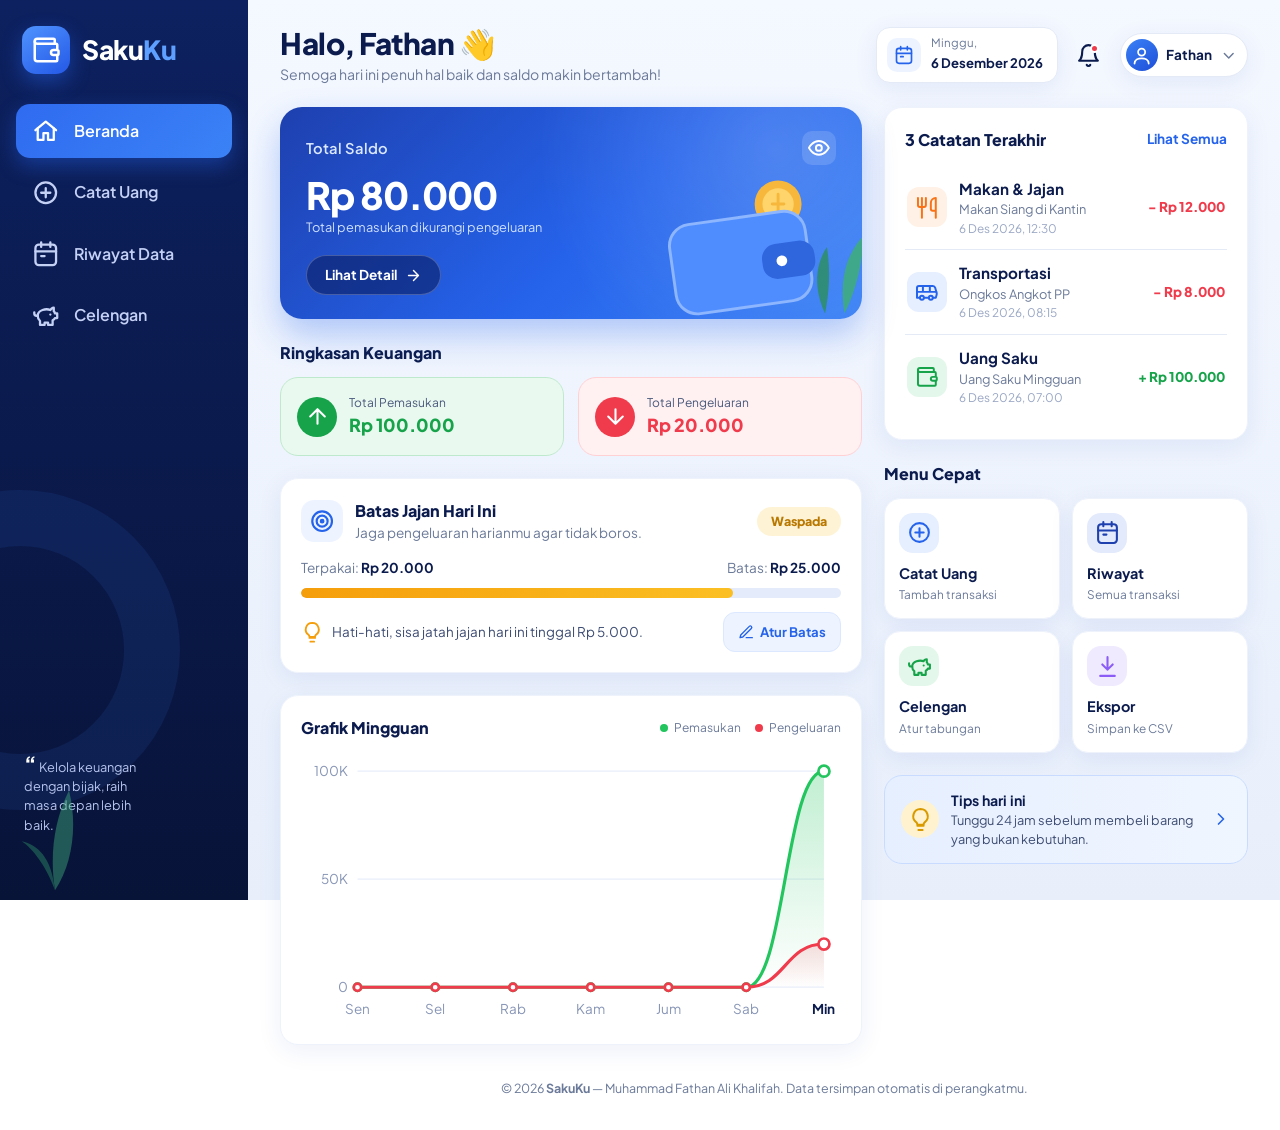
==== commit 1107ca7e: "revamp besar besaran" ====
--- a/index.html
+++ b/index.html
@@ -2,266 +2,339 @@
 <html lang="id">
 <head>
     <meta charset="UTF-8">
-    <meta name="viewport" content="width=device-width, initial-scale=1.0">
-    <title>SakuKu - Catatan Siswa PPLG</title>
+    <meta name="viewport" content="width=device-width, initial-scale=1.0, viewport-fit=cover">
+    <meta name="theme-color" content="#0b1b4d">
+    <title>SakuKu - Catatan Keuangan Siswa PPLG</title>
+    <link rel="icon" href="data:image/svg+xml,%3Csvg xmlns='http://www.w3.org/2000/svg' viewBox='0 0 32 32'%3E%3Crect width='32' height='32' rx='9' fill='%232563eb'/%3E%3Ccircle cx='16' cy='16' r='6' fill='white'/%3E%3C/svg%3E">
     <link rel="preconnect" href="https://fonts.googleapis.com">
     <link rel="preconnect" href="https://fonts.gstatic.com" crossorigin>
     <link href="https://fonts.googleapis.com/css2?family=Plus+Jakarta+Sans:wght@400;500;600;700;800&display=swap" rel="stylesheet">
     <link rel="stylesheet" href="style.css">
 </head>
-<body>
-
-<!-- Kumpulan ikon SVG (dipakai ulang lewat <use>) -->
+<body data-view="beranda">
+
+<!-- ===================== SPRITE IKON & ILUSTRASI (dipakai ulang lewat <use>) ===================== -->
 <svg width="0" height="0" style="position:absolute" aria-hidden="true">
-    <symbol id="i-wallet" viewBox="0 0 24 24"><path d="M19 7V6a2 2 0 0 0-2-2H5a3 3 0 0 0-3 3v10a3 3 0 0 0 3 3h14a2 2 0 0 0 2-2V9a2 2 0 0 0-2-2zm-3 7.5a1.5 1.5 0 1 1 0-3 1.5 1.5 0 0 1 0 3zM5 6h12v1H5a1 1 0 0 1 0-1z"/></symbol>
-    <symbol id="i-home" viewBox="0 0 24 24"><path d="M12 3 2 12h3v8h5v-5h4v5h5v-8h3z"/></symbol>
-    <symbol id="i-plus" viewBox="0 0 24 24"><path d="M12 2a10 10 0 1 0 0 20 10 10 0 0 0 0-20zm5 11h-4v4h-2v-4H7v-2h4V7h2v4h4z"/></symbol>
-    <symbol id="i-cal" viewBox="0 0 24 24"><path d="M19 4h-1V2h-2v2H8V2H6v2H5a2 2 0 0 0-2 2v14a2 2 0 0 0 2 2h14a2 2 0 0 0 2-2V6a2 2 0 0 0-2-2zm0 16H5V9h14zM7 11h4v2H7zm0 4h7v2H7z"/></symbol>
-    <symbol id="i-piggy" viewBox="0 0 24 24"><path d="M19 8.5c-.6-1-1.4-1.7-2.4-2.2L17 4l-2.5.8A9 9 0 0 0 13 4.5C8.6 4.5 5 7 5 10.5c0 .4 0 .7.1 1H4a1 1 0 0 0-1 1v2a1 1 0 0 0 1 1h1.5c.5 1 1.3 1.800 2.300 2.400V20h3v-1.200c.6.100 1.200.200 1.700.200s1.100-.1 1.700-.2V20h3v-3.100c1.200-.8 2-1.800 2.200-3H21v-4zM15.500 10a1 1 0 1 1 0-2 1 1 0 0 1 0 2z"/></symbol>
-    <symbol id="i-bus" viewBox="0 0 24 24"><path d="M4 16c0 .9.4 1.700 1 2.200V20a1 1 0 0 0 1 1h1a1 1 0 0 0 1-1v-1h8v1a1 1 0 0 0 1 1h1a1 1 0 0 0 1-1v-1.800c.6-.5 1-1.300 1-2.200V6c0-3.500-3.600-4-8-4S4 2.500 4 6zm3.500 1a1.500 1.500 0 1 1 0-3 1.500 1.500 0 0 1 0 3zm9 0a1.500 1.500 0 1 1 0-3 1.500 1.500 0 0 1 0 3zM18 11H6V6h12z"/></symbol>
-    <symbol id="i-food" viewBox="0 0 24 24"><path d="M11 9H9V2H7v7H5V2H3v7c0 2.100 1.600 3.800 3.600 4V22h2.800v-9c2-.2 3.600-1.900 3.600-4V2h-2zm5-3v8h2.500v8H21V2c-2.800 0-5 2.200-5 4z"/></symbol>
-    <symbol id="i-book" viewBox="0 0 24 24"><path d="M18 2H6a2 2 0 0 0-2 2v16a2 2 0 0 0 2 2h12a2 2 0 0 0 2-2V4a2 2 0 0 0-2-2zM9 4h2v5l-1-.75L9 9z"/></symbol>
-    <symbol id="i-game" viewBox="0 0 24 24"><path d="M21 6H3a1 1 0 0 0-1 1v10a1 1 0 0 0 1 1h18a1 1 0 0 0 1-1V7a1 1 0 0 0-1-1zm-10 7H9v2H7v-2H5v-2h2V9h2v2h2zm4.500 2a1.500 1.500 0 1 1 0-3 1.500 1.500 0 0 1 0 3zm3-3a1.500 1.500 0 1 1 0-3 1.500 1.500 0 0 1 0 3z"/></symbol>
-    <symbol id="i-box" viewBox="0 0 24 24"><path d="M21 7.500 12 2 3 7.500v9L12 22l9-5.500zM12 4.300l5.700 3.500L12 11.300 6.300 7.800zM5 9.500l6 3.700v6.600l-6-3.700zm8 10.300v-6.600l6-3.700v6.600z"/></symbol>
-    <symbol id="i-chart" viewBox="0 0 24 24"><path d="M3 20h18v2H3zM4 9l5 5 4-4 7 6V6l-3 2-4-4-4 5z"/></symbol>
-    <symbol id="i-bars" viewBox="0 0 24 24"><path d="M4 13h4v8H4zm6-6h4v14h-4zm6 3h4v11h-4z"/></symbol>
-    <symbol id="i-clock" viewBox="0 0 24 24"><path d="M12 2a10 10 0 1 0 0 20 10 10 0 0 0 0-20zm0 18a8 8 0 1 1 0-16 8 8 0 0 1 0 16zm1-13h-2v6l5 3 1-1.700-4-2.300z"/></symbol>
-    <symbol id="i-target" viewBox="0 0 24 24"><path d="M12 2a10 10 0 1 0 10 10h-2a8 8 0 1 1-8-8zm0 4a6 6 0 1 0 6 6h-2a4 4 0 1 1-4-4zm0 4a2 2 0 1 0 2 2l7.500-7.500V2h-2.500l-1 1-.5-.5-1.500 1.500.5.500L12 10z"/></symbol>
-    <symbol id="i-gear" viewBox="0 0 24 24"><path d="M19.400 13a7.500 7.500 0 0 0 0-2l2.100-1.600-2-3.500-2.500 1a7.700 7.700 0 0 0-1.700-1L15 3.200h-4l-.4 2.700c-.6.300-1.200.600-1.700 1l-2.500-1-2 3.500L6.600 11a7.500 7.500 0 0 0 0 2l-2.100 1.600 2 3.500 2.500-1c.5.400 1.100.700 1.700 1l.4 2.700h4l.4-2.700c.6-.3 1.200-.600 1.700-1l2.500 1 2-3.500zM12 15.500a3.500 3.500 0 1 1 0-7 3.500 3.500 0 0 1 0 7z"/></symbol>
-    <symbol id="i-down" viewBox="0 0 24 24"><path d="M12 2a10 10 0 1 0 0 20 10 10 0 0 0 0-20zm0 14-5-5h3V7h4v4h3z"/></symbol>
-    <symbol id="i-up" viewBox="0 0 24 24"><path d="M12 4 5 11h4v6h6v-6h4z"/></symbol>
-    <symbol id="i-bulb" viewBox="0 0 24 24"><path d="M9 21h6v-1H9zm3-19a7 7 0 0 0-4 12.700V17h8v-2.300A7 7 0 0 0 12 2z"/></symbol>
-    <symbol id="i-user" viewBox="0 0 24 24"><path d="M12 12a5 5 0 1 0 0-10 5 5 0 0 0 0 10zm0 2c-4 0-8 2-8 5v3h16v-3c0-3-4-5-8-5z"/></symbol>
-    <symbol id="i-chev" viewBox="0 0 24 24"><path d="M8.600 5.600 15 12l-6.400 6.400L10 20l8-8-8-8z"/></symbol>
+    <!-- Ikon garis -->
+    <symbol id="i-home" viewBox="0 0 24 24"><path d="M3 11.5 12 4l9 7.5"/><path d="M5 10v10h5v-6h4v6h5V10"/></symbol>
+    <symbol id="i-plus" viewBox="0 0 24 24"><circle cx="12" cy="12" r="9"/><path d="M12 8v8M8 12h8"/></symbol>
+    <symbol id="i-plus-s" viewBox="0 0 24 24"><path d="M12 5v14M5 12h14"/></symbol>
+    <symbol id="i-cal" viewBox="0 0 24 24"><rect x="3" y="4" width="18" height="18" rx="3"/><path d="M8 2v4M16 2v4M3 10h18M8 14h3"/></symbol>
+    <symbol id="i-clock" viewBox="0 0 24 24"><circle cx="12" cy="12" r="9"/><path d="M12 7v5l3.5 2"/></symbol>
+    <symbol id="i-piggy" viewBox="0 0 24 24"><path d="M19 5c-1.5 0-2.8 1.4-3 2-3.5-1.5-11-.3-11 5 0 1.8 0 3 2 4.5V20h4v-2h3v2h4v-4c1-.5 1.7-1 2-2h2v-4h-2c0-1-.5-1.5-1-2V5z"/><path d="M2 9v1c0 1.1.9 2 2 2h1"/><path d="M16 11h.01"/></symbol>
+    <symbol id="i-wallet" viewBox="0 0 24 24"><path d="M19 7V4a1 1 0 0 0-1-1H5a2 2 0 0 0 0 4h15a1 1 0 0 1 1 1v4h-3a2 2 0 0 0 0 4h3a1 1 0 0 0 1-1v-2a1 1 0 0 0-1-1"/><path d="M3 5v14a2 2 0 0 0 2 2h15a1 1 0 0 0 1-1v-4"/></symbol>
+    <symbol id="i-bell" viewBox="0 0 24 24"><path d="M6 8a6 6 0 0 1 12 0c0 7 3 9 3 9H3s3-2 3-9"/><path d="M10.3 21a1.94 1.94 0 0 0 3.4 0"/></symbol>
+    <symbol id="i-eye" viewBox="0 0 24 24"><path d="M2 12s3.5-7 10-7 10 7 10 7-3.5 7-10 7S2 12 2 12z"/><circle cx="12" cy="12" r="3"/></symbol>
+    <symbol id="i-eye-off" viewBox="0 0 24 24"><path d="M2 12s3.5-7 10-7 10 7 10 7-3.5 7-10 7S2 12 2 12z"/><circle cx="12" cy="12" r="3"/><path d="M3 3l18 18"/></symbol>
+    <symbol id="i-up" viewBox="0 0 24 24"><path d="M12 19V5M5 12l7-7 7 7"/></symbol>
+    <symbol id="i-down" viewBox="0 0 24 24"><path d="M12 5v14M19 12l-7 7-7-7"/></symbol>
+    <symbol id="i-chev" viewBox="0 0 24 24"><path d="m9 6 6 6-6 6"/></symbol>
+    <symbol id="i-chev-d" viewBox="0 0 24 24"><path d="m6 9 6 6 6-6"/></symbol>
+    <symbol id="i-arrow-l" viewBox="0 0 24 24"><path d="M19 12H5M12 19l-7-7 7-7"/></symbol>
+    <symbol id="i-arrow-r" viewBox="0 0 24 24"><path d="M5 12h14M12 5l7 7-7 7"/></symbol>
+    <symbol id="i-search" viewBox="0 0 24 24"><circle cx="11" cy="11" r="7"/><path d="m21 21-4.3-4.3"/></symbol>
+    <symbol id="i-sliders" viewBox="0 0 24 24"><path d="M4 6h9M17 6h3M4 12h3M11 12h9M4 18h11M19 18h1"/><circle cx="15" cy="6" r="2"/><circle cx="9" cy="12" r="2"/><circle cx="17" cy="18" r="2"/></symbol>
+    <symbol id="i-food" viewBox="0 0 24 24"><path d="M3 2v7c0 1.1.9 2 2 2h4a2 2 0 0 0 2-2V2"/><path d="M7 2v20"/><path d="M21 15V2a5 5 0 0 0-5 5v6c0 1.1.9 2 2 2h3zm0 0v7"/></symbol>
+    <symbol id="i-bus" viewBox="0 0 24 24"><path d="M8 6v6M15 6v6M2 12h19.6"/><path d="M18 18h3s.5-1.7.8-2.8c.1-.4.2-.8.2-1.2 0-.4-.1-.8-.2-1.2l-1.4-5C20.1 6.8 19.1 6 18 6H4a2 2 0 0 0-2 2v10h3"/><circle cx="7" cy="18" r="2"/><path d="M9 18h5"/><circle cx="16" cy="18" r="2"/></symbol>
+    <symbol id="i-bag" viewBox="0 0 24 24"><path d="M6 2 3 6v14a2 2 0 0 0 2 2h14a2 2 0 0 0 2-2V6l-3-4z"/><path d="M3 6h18"/><path d="M16 10a4 4 0 0 1-8 0"/></symbol>
+    <symbol id="i-grad" viewBox="0 0 24 24"><path d="M22 10 12 5 2 10l10 5z"/><path d="M6 12v5c3 2 9 2 12 0v-5"/><path d="M22 10v6"/></symbol>
+    <symbol id="i-health" viewBox="0 0 24 24"><rect x="3" y="3" width="18" height="18" rx="4"/><path d="M12 8v8M8 12h8"/></symbol>
+    <symbol id="i-game" viewBox="0 0 24 24"><path d="M6 12h4M8 10v4M15 13h.01M18 11h.01"/><path d="M17.3 5H6.7a4 4 0 0 0-3.9 3.2l-1.4 6.5A3 3 0 0 0 4.3 18.500c.9 0 1.700-.5 2.100-1.200L7.500 15h9l1.100 2.300c.4.700 1.200 1.200 2.100 1.200a3 3 0 0 0 2.900-3.800l-1.400-6.500A4 4 0 0 0 17.300 5z"/></symbol>
+    <symbol id="i-more" viewBox="0 0 24 24"><circle cx="5" cy="12" r="1.2"/><circle cx="12" cy="12" r="1.2"/><circle cx="19" cy="12" r="1.2"/></symbol>
+    <symbol id="i-gift" viewBox="0 0 24 24"><path d="M20 12v10H4V12"/><path d="M2 7h20v5H2z"/><path d="M12 22V7"/><path d="M12 7H7.5a2.5 2.5 0 0 1 0-5C11 2 12 7 12 7zM12 7h4.5a2.5 2.5 0 0 0 0-5C13 2 12 7 12 7z"/></symbol>
+    <symbol id="i-cash" viewBox="0 0 24 24"><rect x="2" y="6" width="20" height="12" rx="3"/><circle cx="12" cy="12" r="3"/><path d="M6 12h.01M18 12h.01"/></symbol>
+    <symbol id="i-trash" viewBox="0 0 24 24"><path d="M3 6h18M8 6V4h8v2M19 6l-1 14H6L5 6M10 11v6M14 11v6"/></symbol>
+    <symbol id="i-target" viewBox="0 0 24 24"><circle cx="12" cy="12" r="9"/><circle cx="12" cy="12" r="5"/><circle cx="12" cy="12" r="1.2"/></symbol>
+    <symbol id="i-bulb" viewBox="0 0 24 24"><path d="M9 18h6M10 22h4M12 2a7 7 0 0 0-4 12.700c.700.600 1 1.300 1 2.300h6c0-1 .3-1.700 1-2.300A7 7 0 0 0 12 2z"/></symbol>
+    <symbol id="i-user" viewBox="0 0 24 24"><circle cx="12" cy="8" r="4"/><path d="M4 21c0-4 4-6 8-6s8 2 8 6"/></symbol>
+    <symbol id="i-download" viewBox="0 0 24 24"><path d="M12 3v12M7 10l5 5 5-5M5 21h14"/></symbol>
+    <symbol id="i-calc" viewBox="0 0 24 24"><rect x="5" y="3" width="14" height="18" rx="2.500"/><path d="M8 7h8M8 12h.01M12 12h.01M16 12h.01M8 16h.01M12 16h.01M16 16h.01"/></symbol>
+    <symbol id="i-x" viewBox="0 0 24 24"><path d="M18 6 6 18M6 6l12 12"/></symbol>
+    <symbol id="i-note" viewBox="0 0 24 24"><path d="M14 3H7a2 2 0 0 0-2 2v14a2 2 0 0 0 2 2h10a2 2 0 0 0 2-2V8z"/><path d="M14 3v5h5M9 13h6M9 17h6"/></symbol>
+    <symbol id="i-bars" viewBox="0 0 24 24"><path d="M5 21v-8M12 21V4M19 21V9"/></symbol>
+    <symbol id="i-shield" viewBox="0 0 24 24"><path d="M12 3 4 6v6c0 5 3.500 8 8 9 4.500-1 8-4 8-9V6z"/><path d="m9 12 2 2 4-4"/></symbol>
+    <symbol id="i-check" viewBox="0 0 24 24"><path d="M20 6 9 17l-5-5"/></symbol>
+    <symbol id="i-edit" viewBox="0 0 24 24"><path d="M12 20h9"/><path d="M16.500 3.500a2.100 2.100 0 0 1 3 3L7 19l-4 1 1-4z"/></symbol>
+    <symbol id="i-flame" viewBox="0 0 24 24"><path d="M12 22c4 0 7-2.700 7-7 0-3-2-5-3-7-1.500 1.500-2 3-2 3 0-4-2-7-5-9 0 4-4 6-4 12 0 4.300 3 8 7 8z"/></symbol>
+
+    <!-- Ilustrasi -->
+    <symbol id="art-leaf" viewBox="0 0 80 120"><path d="M40 118C34 80 38 40 56 4c10 40 4 84-16 114z" fill="#3fae7a"/><path d="M40 118C30 90 14 70 2 62c18 4 34 18 38 56z" fill="#2d8f66"/></symbol>
+    <symbol id="art-wallet" viewBox="0 0 220 160">
+        <path d="M196 150c-6-34 2-62 20-80-2 30-8 56-20 80z" fill="#3fae7a" opacity=".85"/>
+        <path d="M176 150c-12-26-10-50 2-68 4 26 2 48-2 68z" fill="#2d8f66" opacity=".85"/>
+        <circle cx="128" cy="38" r="24" fill="#f6b73c"/><circle cx="128" cy="38" r="16" fill="#ffd56b"/><path d="M128 28v20M122 38h12" stroke="#f6b73c" stroke-width="3" stroke-linecap="round"/>
+        <g transform="rotate(-8 90 100)">
+            <rect x="20" y="52" width="140" height="92" rx="22" fill="#4f8dff"/>
+            <rect x="20" y="52" width="140" height="92" rx="22" fill="none" stroke="#8db6ff" stroke-width="3"/>
+            <rect x="112" y="84" width="54" height="36" rx="15" fill="#2f66dd"/>
+            <circle cx="132" cy="102" r="5.500" fill="#fff"/>
+        </g>
+    </symbol>
+    <symbol id="art-piggy" viewBox="0 0 220 175">
+        <ellipse cx="108" cy="164" rx="72" ry="8" fill="#000" opacity=".14"/>
+        <circle cx="112" cy="28" r="21" fill="#f6b73c"/><circle cx="112" cy="28" r="14" fill="#ffd56b"/><path d="M112 20v16M107 28h10" stroke="#f6b73c" stroke-width="3" stroke-linecap="round"/>
+        <path d="M70 66 80 38l22 22z" fill="#a9bff6"/>
+        <ellipse cx="108" cy="108" rx="70" ry="54" fill="#c6d6fc"/>
+        <ellipse cx="108" cy="108" rx="70" ry="54" fill="none" stroke="#e1eaff" stroke-width="3"/>
+        <rect x="86" y="56" width="46" height="7" rx="3.500" fill="#8fa9ea"/>
+        <rect x="66" y="146" width="24" height="20" rx="8" fill="#a9bff6"/><rect x="126" y="146" width="24" height="20" rx="8" fill="#a9bff6"/>
+        <ellipse cx="172" cy="114" rx="21" ry="17" fill="#a9bff6"/><circle cx="166" cy="114" r="2.800" fill="#6b8be0"/><circle cx="178" cy="114" r="2.800" fill="#6b8be0"/>
+        <circle cx="148" cy="94" r="5" fill="#1e3a8a"/>
+        <path d="M40 104q-18-4-10-22" stroke="#a9bff6" stroke-width="6" fill="none" stroke-linecap="round"/>
+        <path d="M58 92q10-22 38-26" stroke="#fff" opacity=".65" stroke-width="5" fill="none" stroke-linecap="round"/>
+    </symbol>
 </svg>
 
-<div class="app-container">
-
-    <!-- SIDEBAR -->
+<div class="app">
+
+    <!-- ===================== SIDEBAR (tablet & desktop) ===================== -->
     <aside class="sidebar">
-        <div class="brand">
-            <div class="brand-icon"><svg class="ic"><use href="#i-wallet"/></svg></div>
-            <div class="brand-text">
-                <h1>Saku<span>Ku</span></h1>
-                <p>Catatan Siswa PPLG</p>
-            </div>
-        </div>
-        <nav class="sidebar-nav" aria-label="Menu Utama">
-            <button type="button" class="nav-btn active" data-target="view-beranda"><svg class="ic"><use href="#i-home"/></svg><span>Beranda</span></button>
-            <button type="button" class="nav-btn" data-target="view-catat"><svg class="ic"><use href="#i-plus"/></svg><span>Catat Uang</span></button>
-            <button type="button" class="nav-btn" data-target="view-riwayat"><svg class="ic"><use href="#i-cal"/></svg><span>Riwayat Data</span></button>
-            <button type="button" class="nav-btn" data-target="view-celengan"><svg class="ic"><use href="#i-piggy"/></svg><span>Celengan</span></button>
+        <a class="brand" href="#beranda" aria-label="SakuKu - ke Beranda">
+            <span class="brand-icon"><svg class="ic"><use href="#i-wallet"/></svg></span>
+            <span class="brand-name">Saku<span>Ku</span></span>
+        </a>
+        <nav class="side-nav" aria-label="Menu utama">
+            <a class="nav-link" href="#beranda" data-view="beranda"><svg class="ic"><use href="#i-home"/></svg><span>Beranda</span></a>
+            <a class="nav-link" href="#catat" data-view="catat"><svg class="ic"><use href="#i-plus"/></svg><span>Catat Uang</span></a>
+            <a class="nav-link" href="#riwayat" data-view="riwayat"><svg class="ic"><use href="#i-cal"/></svg><span>Riwayat Data</span></a>
+            <a class="nav-link" href="#celengan" data-view="celengan"><svg class="ic"><use href="#i-piggy"/></svg><span>Celengan</span></a>
         </nav>
-        <div class="sidebar-footer">
-            <svg class="ic"><use href="#i-bulb"/></svg>
-            <p>Data tersimpan otomatis di perangkatmu.</p>
+        <div class="side-quote">
+            <p><span class="qm">“</span>Kelola keuangan dengan bijak, raih masa depan lebih baik.</p>
+            <svg class="leaf" aria-hidden="true"><use href="#art-leaf"/></svg>
         </div>
     </aside>
 
-    <main class="main-area">
-
-        <!-- HEADER -->
-        <header class="top-header">
-            <div>
-                <h2 id="page-title">Halo, Fathan 👋</h2>
-                <p id="page-sub" class="page-sub">Kelola keuanganmu dengan lebih baik, langkah kecil hari ini, masa depan yang lebih besar nanti.</p>
+    <div class="main">
+        <!-- ===================== HEADER ===================== -->
+        <header class="topbar">
+            <button type="button" id="btn-back" class="icon-btn ghost back-btn" aria-label="Kembali ke Beranda"><svg class="ic"><use href="#i-arrow-l"/></svg></button>
+            <div class="titles">
+                <h1 id="page-title">Halo, Fathan 👋</h1>
+                <p id="page-sub">Semoga hari ini penuh hal baik dan saldo makin bertambah!</p>
             </div>
             <div class="top-actions">
-                <div class="date-chip"><svg class="ic"><use href="#i-cal"/></svg><span id="current-date">Memuat tanggal...</span></div>
-                <div class="user-chip"><span class="avatar"><svg class="ic"><use href="#i-user"/></svg></span>Fathan</div>
+                <div class="date-card" aria-label="Tanggal hari ini">
+                    <span class="date-ic"><svg class="ic"><use href="#i-cal"/></svg></span>
+                    <div><small id="date-day">Hari,</small><b id="date-full">Memuat...</b></div>
+                </div>
+                <div class="pop-wrap">
+                    <button type="button" id="btn-bell" class="icon-btn ghost" aria-label="Notifikasi" aria-expanded="false" aria-controls="notif-pop">
+                        <svg class="ic"><use href="#i-bell"/></svg><span class="dot" id="bell-dot" hidden></span>
+                    </button>
+                    <div id="notif-pop" class="popover" hidden></div>
+                </div>
+                <button type="button" id="btn-user" class="user-chip" aria-label="Ubah nama">
+                    <span class="avatar"><svg class="ic"><use href="#i-user"/></svg></span>
+                    <span id="user-name">Fathan</span>
+                    <svg class="ic chev"><use href="#i-chev-d"/></svg>
+                </button>
             </div>
         </header>
 
-        <!-- ================= BERANDA ================= -->
-        <section id="view-beranda" class="view-section active" aria-label="Beranda">
-            <div class="home-grid summary-cards">
-                <article class="card card-primary">
-                    <div class="balance-head">
-                        <div class="balance-title"><span class="mini-icon"><svg class="ic"><use href="#i-wallet"/></svg></span>Sisa Uang Saku Saat Ini</div>
-                        <span id="status-pill" class="status-pill"><svg class="ic"><use href="#i-bars"/></svg><span id="status-text">Aman</span></span>
-                    </div>
-                    <h3 id="val-saldo" class="balance-big">Rp 0</h3>
-                    <span class="card-sub">Total pemasukan dikurangi pengeluaran</span>
-                    <svg class="wallet-art" viewBox="0 0 200 150" aria-hidden="true">
-                        <circle cx="120" cy="40" r="24" fill="#f6b73c"/><circle cx="120" cy="40" r="16" fill="#ffd56b"/>
-                        <rect x="14" y="52" width="140" height="88" rx="22" fill="#3b78f2" transform="rotate(-8 84 96)"/>
-                        <rect x="14" y="52" width="140" height="88" rx="22" fill="none" stroke="#6ea0ff" stroke-width="3" transform="rotate(-8 84 96)"/>
-                        <rect x="108" y="82" width="52" height="34" rx="14" fill="#2f66dd" transform="rotate(-8 134 99)"/>
-                        <circle cx="128" cy="98" r="5" fill="#fff"/>
-                        <path d="M168 24l8-9M176 44l14-2M160 10l2-10" stroke="#fff" stroke-width="3" stroke-linecap="round"/>
-                    </svg>
+        <main class="content">
+
+            <!-- ===================== BERANDA ===================== -->
+            <section id="view-beranda" class="view" aria-label="Beranda">
+                <div class="home">
+                    <div class="home-main">
+                        <article class="balance-card">
+                            <div class="bc-top">
+                                <span>Total Saldo</span>
+                                <button type="button" id="btn-eye" class="eye" aria-label="Sembunyikan saldo" aria-pressed="false"><svg class="ic"><use id="eye-use" href="#i-eye"/></svg></button>
+                            </div>
+                            <h2 id="val-saldo" class="bc-amount">Rp 0</h2>
+                            <p class="bc-sub">Total pemasukan dikurangi pengeluaran</p>
+                            <a class="btn-pill" href="#riwayat">Lihat Detail <svg class="ic"><use href="#i-arrow-r"/></svg></a>
+                            <svg class="bc-art" aria-hidden="true"><use href="#art-wallet"/></svg>
+                        </article>
+
+                        <div>
+                            <h3 class="sec-title">Ringkasan Keuangan</h3>
+                            <div class="sum-grid">
+                                <article class="sum-card in">
+                                    <span class="sum-ic"><svg class="ic"><use href="#i-up"/></svg></span>
+                                    <div><small>Total Pemasukan</small><b id="val-pemasukan">Rp 0</b></div>
+                                </article>
+                                <article class="sum-card out">
+                                    <span class="sum-ic"><svg class="ic"><use href="#i-down"/></svg></span>
+                                    <div><small>Total Pengeluaran</small><b id="val-pengeluaran">Rp 0</b></div>
+                                </article>
+                            </div>
+                        </div>
+
+                        <article class="card limit-card" id="limit-card" data-status="aman">
+                            <div class="card-head">
+                                <div class="head-title">
+                                    <span class="round-ic"><svg class="ic"><use href="#i-target"/></svg></span>
+                                    <div><h3>Batas Jajan Hari Ini</h3><p class="muted">Jaga pengeluaran harianmu agar tidak boros.</p></div>
+                                </div>
+                                <span id="status-pill" class="status-pill"><span id="status-text">Aman</span></span>
+                            </div>
+                            <div class="limit-info">
+                                <span>Terpakai: <strong id="val-jajan-hari-ini">Rp 0</strong></span>
+                                <span>Batas: <strong id="val-batas-harian">Rp 25.000</strong></span>
+                            </div>
+                            <div class="bar" role="progressbar" aria-valuemin="0" aria-valuemax="100" aria-valuenow="0" id="bar-limit-wrap"><i id="bar-limit" style="width:0%"></i></div>
+                            <div class="limit-foot">
+                                <p class="limit-status"><svg class="ic"><use href="#i-bulb"/></svg><span id="status-limit">Pengeluaran hari ini masih aman.</span></p>
+                                <button type="button" id="btn-ubah-limit" class="btn-small"><svg class="ic"><use href="#i-edit"/></svg>Atur Batas</button>
+                            </div>
+                        </article>
+
+                        <article class="card chart-card">
+                            <div class="card-head">
+                                <h3>Grafik Mingguan</h3>
+                                <div class="legend"><span class="lg in">Pemasukan</span><span class="lg out">Pengeluaran</span></div>
+                            </div>
+                            <div id="grafik" class="chart"></div>
+                        </article>
+                    </div>
+
+                    <div class="home-side">
+                        <article class="card">
+                            <div class="card-head">
+                                <h3>3 Catatan Terakhir</h3>
+                                <a class="link" href="#riwayat">Lihat Semua</a>
+                            </div>
+                            <ul id="list-terakhir" class="tx-list compact"></ul>
+                        </article>
+                        <div class="side-col">
+                            <div>
+                                <h3 class="sec-title">Menu Cepat</h3>
+                                <div class="quick-grid">
+                                    <a class="quick-btn" href="#catat"><span class="q-ic c-transport"><svg class="ic"><use href="#i-plus"/></svg></span><b>Catat Uang</b><small>Tambah transaksi</small></a>
+                                    <a class="quick-btn" href="#riwayat"><span class="q-ic c-pendidikan"><svg class="ic"><use href="#i-cal"/></svg></span><b>Riwayat</b><small>Semua transaksi</small></a>
+                                    <a class="quick-btn" href="#celengan"><span class="q-ic c-saku"><svg class="ic"><use href="#i-piggy"/></svg></span><b>Celengan</b><small>Atur tabungan</small></a>
+                                    <button type="button" class="quick-btn" id="btn-ekspor-cepat"><span class="q-ic c-hiburan"><svg class="ic"><use href="#i-download"/></svg></span><b>Ekspor</b><small>Simpan ke CSV</small></button>
+                                </div>
+                            </div>
+                            <button type="button" class="tips" id="tips-card" aria-label="Tips berikutnya">
+                                <span class="tips-ic"><svg class="ic"><use href="#i-bulb"/></svg></span>
+                                <span class="tips-body"><b>Tips hari ini</b><span id="tips-text">Jangan lupa catat pengeluaran kecil, ya!</span></span>
+                                <svg class="ic chev"><use href="#i-chev"/></svg>
+                            </button>
+                        </div>
+                    </div>
+                </div>
+            </section>
+
+            <!-- ===================== CATAT UANG ===================== -->
+            <section id="view-catat" class="view" aria-label="Catat Uang">
+                <form id="form-transaksi" class="catat" novalidate>
+                    <div class="catat-left">
+                        <div class="seg" role="radiogroup" aria-label="Jenis transaksi">
+                            <label><input type="radio" name="jenis" value="pengeluaran" checked><span class="seg-item"><span class="seg-ic out"><svg class="ic"><use href="#i-down"/></svg></span>Pengeluaran</span></label>
+                            <label><input type="radio" name="jenis" value="pemasukan"><span class="seg-item"><span class="seg-ic in"><svg class="ic"><use href="#i-up"/></svg></span>Pemasukan</span></label>
+                        </div>
+
+                        <div class="card">
+                            <label class="lbl" for="input-nominal">Nominal</label>
+                            <div class="money big">
+                                <span class="rp">Rp</span>
+                                <input type="text" id="input-nominal" inputmode="numeric" autocomplete="off" placeholder="0" aria-describedby="err-form">
+                                <span class="calc" aria-hidden="true"><svg class="ic"><use href="#i-calc"/></svg></span>
+                            </div>
+                            <div class="chips" aria-label="Pilih nominal cepat">
+                                <button type="button" class="chip" data-nominal="5000">5.000</button>
+                                <button type="button" class="chip" data-nominal="10000">10.000</button>
+                                <button type="button" class="chip" data-nominal="15000">15.000</button>
+                                <button type="button" class="chip" data-nominal="20000">20.000</button>
+                                <button type="button" class="chip" data-nominal="50000">50.000</button>
+                            </div>
+                        </div>
+
+                        <div class="card">
+                            <h3 class="card-title">Kategori</h3>
+                            <div id="cat-grid" class="cat-grid" role="radiogroup" aria-label="Kategori"></div>
+                        </div>
+                    </div>
+
+                    <div class="catat-right">
+                        <div class="card">
+                            <div class="field-group">
+                                <label class="lbl" for="input-tanggal">Tanggal</label>
+                                <div class="field"><svg class="ic"><use href="#i-cal"/></svg><input type="date" id="input-tanggal" required></div>
+                            </div>
+                            <div class="field-group">
+                                <label class="lbl" for="input-keterangan">Catatan <span class="opt">(opsional)</span></label>
+                                <div class="field"><svg class="ic"><use href="#i-note"/></svg><input type="text" id="input-keterangan" maxlength="60" placeholder="Contoh: beli nasi ayam" autocomplete="off"></div>
+                            </div>
+                            <p class="preview" id="preview-saldo">Saldo sekarang <b>Rp 0</b></p>
+                        </div>
+                        <p id="err-form" class="err" role="alert" hidden></p>
+                        <button type="submit" class="btn-primary block">Simpan</button>
+                    </div>
+                </form>
+            </section>
+
+            <!-- ===================== RIWAYAT DATA ===================== -->
+            <section id="view-riwayat" class="view" aria-label="Riwayat Data">
+                <article class="total-card">
+                    <span class="tc-ic"><svg class="ic"><use href="#i-bars"/></svg></span>
+                    <div class="tc-text"><b>Total Transaksi</b><small id="rw-range">Belum ada data</small></div>
+                    <strong id="rw-total">Rp 0</strong>
                 </article>
 
-                <article class="card metric-card">
-                    <div>
-                        <div class="metric-top"><span class="metric-icon in"><svg class="ic"><use href="#i-down"/></svg></span><span class="metric-name">Total Pemasukan</span><span class="icon-badge badge-in">↑ Masuk</span></div>
-                        <h3 id="val-pemasukan" class="metric-num text-success">Rp 0</h3>
-                    </div>
-                    <svg class="spark" viewBox="0 0 300 70" preserveAspectRatio="none" aria-hidden="true">
-                        <defs><linearGradient id="gg" x1="0" y1="0" x2="0" y2="1"><stop offset="0" stop-color="#17a34a" stop-opacity=".28"/><stop offset="1" stop-color="#17a34a" stop-opacity="0"/></linearGradient></defs>
-                        <path d="M0 58 C30 40 50 30 80 40 S130 62 160 48 S220 36 250 24 L300 10 V70 H0Z" fill="url(#gg)"/>
-                        <path d="M0 58 C30 40 50 30 80 40 S130 62 160 48 S220 36 250 24 L300 10" fill="none" stroke="#3ccf7a" stroke-width="2.5" stroke-linecap="round"/>
-                    </svg>
+                <div class="search-row">
+                    <label class="search">
+                        <svg class="ic"><use href="#i-search"/></svg>
+                        <input type="search" id="search-transaksi" placeholder="Cari transaksi..." autocomplete="off" aria-label="Cari transaksi">
+                    </label>
+                    <button type="button" id="btn-filter" class="icon-btn sq" aria-label="Filter lanjutan" aria-expanded="false" aria-controls="filter-panel"><svg class="ic"><use href="#i-sliders"/></svg></button>
+                </div>
+
+                <div id="filter-panel" class="card filter-panel" hidden>
+                    <div class="filter-grid">
+                        <div class="field-group"><label class="lbl" for="filter-bulan">Bulan</label><select id="filter-bulan" class="input"></select></div>
+                        <div class="field-group"><label class="lbl" for="filter-kategori">Kategori</label><select id="filter-kategori" class="input"></select></div>
+                        <div class="field-group"><label class="lbl" for="filter-urut">Urutkan</label>
+                            <select id="filter-urut" class="input">
+                                <option value="terbaru">Terbaru</option>
+                                <option value="terlama">Terlama</option>
+                                <option value="terbesar">Nominal terbesar</option>
+                            </select>
+                        </div>
+                    </div>
+                    <div class="filter-actions">
+                        <button type="button" id="btn-reset-filter" class="btn-ghost">Atur ulang filter</button>
+                        <button type="button" id="btn-ekspor" class="btn-small"><svg class="ic"><use href="#i-download"/></svg>Ekspor CSV</button>
+                        <button type="button" id="btn-reset-data" class="btn-danger-outline"><svg class="ic"><use href="#i-trash"/></svg>Hapus Semua Data</button>
+                    </div>
+                </div>
+
+                <div class="tabs" id="tabs-jenis" role="tablist" aria-label="Jenis transaksi">
+                    <button type="button" role="tab" class="tab active" data-jenis="semua" aria-selected="true">Semua</button>
+                    <button type="button" role="tab" class="tab" data-jenis="pemasukan" aria-selected="false">Pemasukan</button>
+                    <button type="button" role="tab" class="tab" data-jenis="pengeluaran" aria-selected="false">Pengeluaran</button>
+                </div>
+
+                <article class="card list-card">
+                    <ul id="list-riwayat" class="tx-list"></ul>
                 </article>
-
-                <article class="card metric-card">
-                    <div>
-                        <div class="metric-top"><span class="metric-icon out"><svg class="ic"><use href="#i-up"/></svg></span><span class="metric-name">Total Pengeluaran</span><span class="icon-badge badge-out">↑ Keluar</span></div>
-                        <h3 id="val-pengeluaran" class="metric-num text-danger">Rp 0</h3>
-                    </div>
-                    <svg class="spark" viewBox="0 0 300 70" preserveAspectRatio="none" aria-hidden="true">
-                        <defs><linearGradient id="rg" x1="0" y1="0" x2="0" y2="1"><stop offset="0" stop-color="#ef3b4b" stop-opacity=".25"/><stop offset="1" stop-color="#ef3b4b" stop-opacity="0"/></linearGradient></defs>
-                        <path d="M0 60 C30 56 50 28 90 30 S150 58 190 52 S250 40 270 30 L300 14 V70 H0Z" fill="url(#rg)"/>
-                        <path d="M0 60 C30 56 50 28 90 30 S150 58 190 52 S250 40 270 30 L300 14" fill="none" stroke="#ff7a85" stroke-width="2.5" stroke-linecap="round"/>
-                    </svg>
-                </article>
-            </div>
-
-            <div class="home-lower">
-                <div class="home-left">
-                    <article class="card limit-card">
-                        <div class="limit-header">
-                            <div class="limit-title">
-                                <span class="round-icon"><svg class="ic"><use href="#i-target"/></svg></span>
-                                <div><h3>Batas Jajan Hari Ini</h3><p class="text-muted">Jaga pengeluaran harianmu agar tidak boros.</p></div>
-                            </div>
-                            <button type="button" id="btn-ubah-limit" class="btn-small"><svg class="ic"><use href="#i-gear"/></svg>Atur Batas</button>
-                        </div>
-                        <div class="limit-box">
-                            <div class="limit-info">
-                                <span>Terpakai hari ini: <strong id="val-jajan-hari-ini">Rp 0</strong></span>
-                                <span>Batas maksimal: <strong id="val-batas-harian">Rp 25.000</strong></span>
-                            </div>
-                            <div class="progress-track"><div id="bar-limit" class="progress-fill" style="width:0%"></div></div>
-                            <p class="limit-status"><svg class="ic"><use href="#i-bulb"/></svg><span id="status-limit">Pengeluaran hari ini masih aman.</span></p>
-                        </div>
-                    </article>
-
-                    <article class="card">
-                        <div class="section-head">
-                            <h3 class="section-title"><svg class="ic"><use href="#i-clock"/></svg>3 Catatan Terakhir</h3>
-                            <button type="button" class="btn-link" id="btn-lihat-semua">Lihat Semua →</button>
-                        </div>
-                        <ul id="list-terakhir" class="recent-list"></ul>
-                    </article>
-                </div>
-
-                <aside class="home-right">
-                    <div class="quote-banner">
-                        <p>Kelola keuanganmu hari ini, untuk tujuan besar esok hari.</p>
-                        <small>– SakuKu</small>
-                        <svg viewBox="0 0 220 170" aria-hidden="true">
-                            <ellipse cx="40" cy="150" rx="60" ry="26" fill="#bcd5f5"/>
-                            <path d="M60 170 L140 40 L215 170Z" fill="#6f8fd6"/><path d="M140 40 L118 78 L135 70 L145 84 L158 68 L170 80Z" fill="#fff"/>
-                            <path d="M110 170 L170 90 L230 170Z" fill="#7bc79a"/><path d="M165 170 L215 120 L240 170Z" fill="#4faa78"/>
-                            <path d="M140 40V14" stroke="#2f5fd0" stroke-width="3"/><path d="M140 14h22l-6 7 6 7h-22z" fill="#2f6bf0"/>
-                        </svg>
-                    </div>
-                    <h4 class="quick-title">Menu Cepat</h4>
-                    <div class="quick-grid">
-                        <button type="button" class="quick-btn" data-target="view-catat"><span class="cat-icon cat-transport"><svg class="ic"><use href="#i-plus"/></svg></span><b>Catat Uang</b><span>Tambah transaksi</span></button>
-                        <button type="button" class="quick-btn" data-target="view-riwayat"><span class="cat-icon cat-sekolah"><svg class="ic"><use href="#i-cal"/></svg></span><b>Riwayat Data</b><span>Lihat semua transaksi</span></button>
-                        <button type="button" class="quick-btn" data-target="view-celengan"><span class="cat-icon cat-saku"><svg class="ic"><use href="#i-piggy"/></svg></span><b>Celengan</b><span>Atur tabungan</span></button>
-                        <button type="button" class="quick-btn" data-target="view-riwayat"><span class="cat-icon cat-transport"><svg class="ic"><use href="#i-chart"/></svg></span><b>Laporan</b><span>Lihat ringkasan</span></button>
-                    </div>
-                </aside>
-            </div>
-        </section>
-
-        <!-- ================= CATAT UANG ================= -->
-        <section id="view-catat" class="view-section" aria-label="Catat Transaksi">
-            <article class="card form-container">
-                <h3>Tambah Catatan Keuangan</h3>
-                <p class="text-muted mb-1">Pilih jenis transaksi dan isi nominalnya dengan mudah.</p>
-                <form id="form-transaksi">
-                    <div class="form-group">
-                        <label class="form-label">1. Pilih Jenis Transaksi</label>
-                        <div class="type-toggle">
-                            <label class="toggle-item"><input type="radio" name="jenis" value="pengeluaran" checked><span class="toggle-box box-out">💸 Pengeluaran (Jajan/Beli)</span></label>
-                            <label class="toggle-item"><input type="radio" name="jenis" value="pemasukan"><span class="toggle-box box-in">💰 Pemasukan (Uang Saku)</span></label>
-                        </div>
-                    </div>
-                    <div class="form-group">
-                        <label for="input-nominal" class="form-label">2. Berapa Nominalnya? (Rp)</label>
-                        <input type="number" id="input-nominal" class="form-input input-large" placeholder="Contoh: 10000" min="500" required>
-                        <div class="quick-chips">
-                            <span class="chip-label">Pilih cepat:</span>
-                            <button type="button" class="chip" data-nominal="5000">Rp 5.000</button>
-                            <button type="button" class="chip" data-nominal="10000">Rp 10.000</button>
-                            <button type="button" class="chip" data-nominal="15000">Rp 15.000</button>
-                            <button type="button" class="chip" data-nominal="20000">Rp 20.000</button>
-                            <button type="button" class="chip" data-nominal="50000">Rp 50.000</button>
-                        </div>
-                    </div>
-                    <div class="form-row">
-                        <div class="form-group">
-                            <label for="input-kategori" class="form-label">3. Kategori</label>
-                            <select id="input-kategori" class="form-input" required>
-                                <option value="Makan & Jajan">🍜 Makan & Jajan Kantin</option>
-                                <option value="Transportasi">🚌 Transport / Ongkos</option>
-                                <option value="Keperluan Sekolah">📚 Tugas & Fotokopi</option>
-                                <option value="Kuota & Hiburan">🎮 Kuota & Hiburan</option>
-                                <option value="Uang Saku">💵 Uang Saku Orang Tua</option>
-                                <option value="Lainnya">📦 Lainnya</option>
-                            </select>
-                        </div>
-                        <div class="form-group">
-                            <label for="input-tanggal" class="form-label">4. Tanggal</label>
-                            <input type="date" id="input-tanggal" class="form-input" required>
-                        </div>
-                    </div>
-                    <div class="form-group">
-                        <label for="input-keterangan" class="form-label">5. Keterangan Singkat</label>
-                        <input type="text" id="input-keterangan" class="form-input" placeholder="Contoh: Beli nasi ayam di kantin" required>
-                    </div>
-                    <button type="submit" class="btn-submit">Simpan Catatan</button>
-                </form>
-            </article>
-        </section>
-
-        <!-- ================= RIWAYAT ================= -->
-        <section id="view-riwayat" class="view-section" aria-label="Riwayat Data">
-            <article class="card">
-                <div class="section-head">
-                    <div><h3>Semua Riwayat Transaksi</h3><p class="text-muted">Cari atau saring data pemasukan dan pengeluaranmu</p></div>
-                    <button type="button" id="btn-reset-data" class="btn-danger-outline">Hapus Semua Data</button>
-                </div>
-                <div class="filter-bar">
-                    <input type="search" id="search-transaksi" class="form-input" placeholder="Cari transaksi (misal: bakso, angkot)...">
-                    <select id="filter-jenis" class="form-input">
-                        <option value="semua">Semua Jenis Transaksi</option>
-                        <option value="pemasukan">Hanya Pemasukan (Masuk)</option>
-                        <option value="pengeluaran">Hanya Pengeluaran (Keluar)</option>
-                    </select>
-                </div>
-                <div class="table-wrapper">
-                    <table class="data-table">
-                        <thead><tr><th>Tanggal</th><th>Keterangan</th><th>Kategori</th><th>Nominal</th><th>Aksi</th></tr></thead>
-                        <tbody id="tabel-riwayat-body"></tbody>
-                    </table>
-                </div>
-            </article>
-        </section>
-
-        <!-- ================= CELENGAN ================= -->
-        <section id="view-celengan" class="view-section" aria-label="Celengan">
-            <article class="card mb-1">
-                <h3>Buat Target Tabungan Baru</h3>
-                <p class="text-muted mb-1">Punya barang impian? Catat targetmu dan nabung sedikit demi sedikit!</p>
-                <form id="form-celengan" class="goal-form">
-                    <input type="text" id="goal-nama" class="form-input" placeholder="Nama barang (misal: Headset Baru)" required>
-                    <input type="number" id="goal-target" class="form-input" placeholder="Target Harga (Rp)" min="5000" required>
-                    <button type="submit" class="btn-primary-small">+ Tambah Target</button>
-                </form>
-            </article>
-            <div id="list-celengan" class="goals-grid"></div>
-        </section>
-
-        <footer class="app-footer"><p>&copy; 2026 <strong>SakuKu</strong> — Muhammad Fathan Ali Khalifah.</p></footer>
-    </main>
+            </section>
+
+            <!-- ===================== CELENGAN ===================== -->
+            <section id="view-celengan" class="view" aria-label="Celengan">
+                <div id="celengan-isi"></div>
+            </section>
+
+            <footer class="app-footer"><p>&copy; 2026 <strong>SakuKu</strong> &mdash; Muhammad Fathan Ali Khalifah. Data tersimpan otomatis di perangkatmu.</p></footer>
+        </main>
+    </div>
 </div>
 
-<div id="toast" class="toast" aria-live="polite">Berhasil disimpan!</div>
+<!-- ===================== NAVIGASI BAWAH (HP) ===================== -->
+<nav class="bottom-nav" aria-label="Menu utama (HP)">
+    <a class="bn-link" href="#beranda" data-view="beranda"><svg class="ic"><use href="#i-home"/></svg><span>Beranda</span></a>
+    <a class="bn-link" href="#catat" data-view="catat"><svg class="ic"><use href="#i-plus"/></svg><span>Catat Uang</span></a>
+    <a class="bn-link" href="#riwayat" data-view="riwayat"><svg class="ic"><use href="#i-clock"/></svg><span>Riwayat</span></a>
+    <a class="bn-link" href="#celengan" data-view="celengan"><svg class="ic"><use href="#i-piggy"/></svg><span>Celengan</span></a>
+</nav>
+
+<dialog id="modal" aria-labelledby="modal-judul"></dialog>
+<div id="toast" class="toast" role="status" aria-live="polite"><span id="toast-text"></span><button type="button" id="toast-aksi" hidden></button></div>
+
 <script src="script.js"></script>
 </body>
 </html>
--- a/style.css
+++ b/style.css
@@ -1,215 +1,528 @@
 /* ==========================================================================
-   SAKUKU - Tema dashboard: sidebar navy, kartu biru, latar terang kebiruan
+   SAKUKU - Tema dashboard baru
+   Sidebar navy, kartu biru, latar terang kebiruan.
+   Responsif: desktop (sidebar penuh) > tablet (sidebar ikon) > HP (menu bawah)
    ========================================================================== */
 :root {
-    --navy: #0c1a4b;
-    --navy-2: #13266b;
-    --bg: #eef3fb;
+    --navy-900: #071238;
+    --navy-800: #0b1b4d;
+    --navy-700: #10286a;
+    --blue-700: #1d4ed8;
+    --blue-600: #2563eb;
+    --blue-500: #3b82f6;
+    --blue-100: #dbe8ff;
+    --blue-50: #eef4ff;
+    --bg: #eef3fc;
     --card: #ffffff;
-    --ink: #14246b;
-    --text: #1e2a52;
-    --muted: #7683ab;
-    --blue: #2f6bf0;
-    --blue-dark: #1a3fa8;
-    --blue-soft: #e6eefe;
-    --green: #17a34a;
-    --green-soft: #e3f7ea;
+    --text: #0f1b3d;
+    --muted: #6b7a99;
+    --line: #e4eaf6;
+    --green: #16a34a;
+    --green-bg: #e9f9ef;
+    --green-line: #bfe9cd;
     --red: #ef3b4b;
-    --red-soft: #ffe8ea;
+    --red-bg: #fff0f1;
+    --red-line: #ffd0d4;
     --amber: #f59e0b;
-    --orange-soft: #fff0e0;
-    --violet-soft: #ece9ff;
-    --line: #e4ebf7;
-    --shadow: 0 8px 24px rgba(47, 90, 190, .08);
-    --r-xl: 22px;
-    --r-md: 14px;
-}
-* { margin: 0; padding: 0; box-sizing: border-box; }
-body { font-family: 'Plus Jakarta Sans', sans-serif; background: var(--bg); color: var(--text); line-height: 1.5; }
-button { font-family: inherit; cursor: pointer; }
-.ic { width: 1.25em; height: 1.25em; fill: currentColor; flex-shrink: 0; }
-:focus-visible { outline: 3px solid rgba(47,107,240,.45); outline-offset: 2px; }
+    --radius: 18px;
+    --shadow: 0 6px 24px rgba(30, 64, 175, .08);
+    --shadow-lg: 0 18px 40px rgba(30, 64, 175, .18);
+    --safe-bottom: env(safe-area-inset-bottom, 0px);
+}
+
+*, *::before, *::after { box-sizing: border-box; }
+html { -webkit-text-size-adjust: 100%; }
+body {
+    margin: 0;
+    font-family: 'Plus Jakarta Sans', system-ui, -apple-system, 'Segoe UI', Roboto, sans-serif;
+    color: var(--text);
+    background: linear-gradient(180deg, #f4f8ff 0%, #e8effb 100%) fixed;
+    line-height: 1.5;
+    -webkit-tap-highlight-color: transparent;
+}
+h1, h2, h3, h4, p, ul { margin: 0; padding: 0; }
+ul { list-style: none; }
+a { color: inherit; text-decoration: none; }
+button { font: inherit; color: inherit; cursor: pointer; border: 0; background: none; padding: 0; }
+input, select { font: inherit; color: inherit; }
+[hidden] { display: none !important; }
+:focus-visible { outline: 3px solid rgba(37, 99, 235, .4); outline-offset: 2px; border-radius: 8px; }
+
+.ic { width: 1.25em; height: 1.25em; fill: none; stroke: currentColor; stroke-width: 2; stroke-linecap: round; stroke-linejoin: round; flex: none; }
+.muted { color: var(--muted); font-size: .85rem; }
 
 /* ---------- Tata letak utama ---------- */
-.app-container { display: flex; min-height: 100vh; }
+.app { display: grid; grid-template-columns: 248px minmax(0, 1fr); min-height: 100vh; }
+.main { min-width: 0; padding: 26px 32px 32px; max-width: 1240px; width: 100%; margin: 0 auto; }
 
 /* ---------- Sidebar ---------- */
-.sidebar { width: 288px; flex-shrink: 0; background: linear-gradient(180deg, var(--navy) 0%, #0a1642 100%);
-    color: #fff; padding: 1.9rem 1.5rem 1.5rem; display: flex; flex-direction: column;
-    position: sticky; top: 0; height: 100vh; overflow: hidden; }
-.sidebar::after { content: ""; position: absolute; left: -120px; bottom: 140px; width: 340px; height: 340px;
-    border-radius: 50%; border: 60px solid rgba(47,107,240,.13); pointer-events: none; }
-.brand { display: flex; align-items: center; gap: .9rem; margin-bottom: 2.4rem; padding: 0 .3rem; }
-.brand-icon { width: 58px; height: 58px; border-radius: 16px; display: grid; place-items: center; font-size: 1.7rem;
-    background: linear-gradient(145deg, #4f93ff, #2458e6); box-shadow: 0 8px 20px rgba(47,107,240,.45); }
-.brand-text h1 { font-size: 1.75rem; font-weight: 800; line-height: 1.1; letter-spacing: -.5px; }
-.brand-text h1 span { color: #4f9bff; }
-.brand-text p { font-size: .8rem; color: #aab6de; }
-.sidebar-nav { display: flex; flex-direction: column; gap: .55rem; flex: 1; position: relative; z-index: 1; }
-.nav-btn { display: flex; align-items: center; gap: 1rem; width: 100%; padding: .95rem 1.1rem; border: 0; background: transparent;
-    color: #cdd6f4; font-size: 1rem; font-weight: 600; border-radius: 14px; text-align: left; transition: background .2s, color .2s; }
-.nav-btn .ic { font-size: 1.5rem; }
-.nav-btn:hover { background: rgba(255,255,255,.07); color: #fff; }
-.nav-btn.active { background: linear-gradient(90deg, #2f6bf0, #2a5bd0); color: #fff; box-shadow: 0 6px 16px rgba(47,107,240,.35); }
-.sidebar-footer { position: relative; z-index: 1; display: flex; align-items: center; gap: .8rem; font-size: .82rem; color: #cdd6f4;
-    border: 1px solid rgba(255,255,255,.14); background: rgba(255,255,255,.04); padding: 1rem; border-radius: 16px; }
-.sidebar-footer .ic { font-size: 1.8rem; color: #dbe4ff; }
-
-/* ---------- Area konten ---------- */
-.main-area { flex: 1; min-width: 0; max-width: 1360px; margin: 0 auto; padding: 2rem 2.4rem 1.5rem; }
-.top-header { display: flex; justify-content: space-between; align-items: flex-start; gap: 1rem; margin-bottom: 1.6rem; }
-.top-header h2 { font-size: 2rem; font-weight: 800; color: var(--ink); letter-spacing: -.5px; line-height: 1.2; }
-.page-sub { color: var(--muted); font-size: 1.05rem; max-width: 460px; }
-.top-actions { display: flex; align-items: center; gap: 1rem; }
-.date-chip, .user-chip { display: flex; align-items: center; gap: .6rem; background: var(--card); border-radius: 14px;
-    padding: .7rem 1.1rem; font-weight: 600; font-size: .92rem; color: var(--muted); box-shadow: var(--shadow); white-space: nowrap; }
-.date-chip .ic { color: var(--blue); }
-.user-chip { background: transparent; box-shadow: none; padding: 0; color: var(--ink); font-weight: 700; font-size: 1rem; }
-.avatar { width: 46px; height: 46px; border-radius: 50%; background: linear-gradient(145deg, #3d7bff, #1f4fd8); color: #fff; display: grid; place-items: center; font-size: 1.5rem; }
-
-.view-section { display: none; }
-.view-section.active { display: block; animation: masuk .35s ease; }
-@keyframes masuk { from { opacity: 0; transform: translateY(8px); } to { opacity: 1; transform: none; } }
-
-.card { background: var(--card); border-radius: var(--r-xl); padding: 1.4rem 1.6rem; box-shadow: var(--shadow); border: 1px solid rgba(228,235,247,.7); }
-.card h3 { color: var(--ink); font-size: 1.2rem; font-weight: 800; }
-.text-muted { color: var(--muted); font-size: .9rem; }
-.text-success { color: var(--green); } .text-danger { color: var(--red); }
-.mb-1 { margin-bottom: 1rem; }
-
-/* ---------- Beranda: kartu ringkasan ---------- */
-.home-grid { display: grid; grid-template-columns: 1.75fr 1fr 1fr; gap: 1.4rem; }
-.summary-cards { display: contents; }
-.card-primary { position: relative; overflow: hidden; color: #fff; border: 0; min-height: 228px;
-    background: linear-gradient(120deg, #1d4fd0 0%, #1a3a9c 55%, #162f82 100%); box-shadow: 0 14px 30px rgba(29,79,208,.3); }
-.card-primary::after { content: ""; position: absolute; right: -60px; bottom: -90px; width: 260px; height: 260px; border-radius: 50%; background: rgba(255,255,255,.07); }
-.balance-head { display: flex; align-items: center; justify-content: space-between; gap: .8rem; position: relative; z-index: 1; }
-.balance-title { display: flex; align-items: center; gap: .8rem; font-weight: 600; font-size: 1.05rem; }
-.mini-icon { width: 52px; height: 52px; border-radius: 15px; background: linear-gradient(145deg, #5d9bff, #2f6bf0); display: grid; place-items: center; font-size: 1.5rem; }
-.status-pill { display: inline-flex; align-items: center; gap: .4rem; background: rgba(40,180,160,.35); padding: .45rem .9rem; border-radius: 999px; font-weight: 700; font-size: .85rem; }
-.status-pill.waspada { background: rgba(245,158,11,.45); } .status-pill.boros { background: rgba(239,59,75,.5); }
-.balance-big { font-size: clamp(2.2rem, 4.2vw, 3.4rem); font-weight: 800; letter-spacing: -1px; margin: 1.1rem 0 .4rem; position: relative; z-index: 1; }
-.card-sub { font-size: .95rem; color: #cbd8ff; position: relative; z-index: 1; }
-.wallet-art { position: absolute; right: 26px; bottom: 22px; width: 190px; z-index: 1; }
-
-.metric-card { display: flex; flex-direction: column; justify-content: space-between; min-height: 228px; }
-.metric-top { display: flex; align-items: center; gap: .7rem; }
-.metric-icon { width: 44px; height: 44px; border-radius: 14px; display: grid; place-items: center; color: #fff; font-size: 1.3rem; }
-.metric-icon.in { background: var(--green); } .metric-icon.out { background: #ff5b68; }
-.metric-name { font-weight: 600; color: var(--muted); flex: 1; }
-.icon-badge { font-size: .75rem; font-weight: 700; padding: .25rem .65rem; border-radius: 999px; }
-.badge-in { background: var(--green-soft); color: var(--green); } .badge-out { background: var(--red-soft); color: var(--red); }
-.metric-num { font-size: clamp(1.7rem, 2.6vw, 2.35rem); font-weight: 800; letter-spacing: -.5px; margin-top: .6rem; }
-.spark { width: 100%; height: 70px; margin-top: .4rem; }
-
-/* ---------- Beranda: bagian bawah ---------- */
-.home-lower { display: grid; grid-template-columns: 1.75fr 1fr 1fr; gap: 1.4rem; margin-top: 1.4rem; }
-.home-left { grid-column: span 2; display: flex; flex-direction: column; gap: 1.4rem; }
-.home-right { background: var(--card); border-radius: var(--r-xl); padding: 1.1rem; box-shadow: var(--shadow); }
-
-.limit-header, .section-head { display: flex; justify-content: space-between; align-items: center; gap: 1rem; }
-.limit-title { display: flex; align-items: center; gap: .9rem; }
-.round-icon { width: 46px; height: 46px; border-radius: 50%; background: var(--blue-soft); color: var(--blue); display: grid; place-items: center; font-size: 1.5rem; }
-.btn-small { display: inline-flex; align-items: center; gap: .45rem; background: var(--blue-soft); color: #4a5a8f; border: 0; padding: .6rem 1.1rem; border-radius: 12px; font-weight: 600; font-size: .9rem; }
-.btn-small:hover { background: #d6e3fd; }
-.limit-box { margin-top: 1.1rem; border: 1px solid var(--line); border-radius: 16px; padding: 1.1rem 1.3rem; }
-.limit-info { display: flex; justify-content: space-between; flex-wrap: wrap; gap: .4rem; color: var(--muted); font-size: .9rem; }
-.limit-info strong { color: var(--ink); font-size: 1.05rem; }
-.progress-track { height: 12px; background: #e6ecf8; border-radius: 999px; overflow: hidden; margin: .9rem 0 .8rem; }
-.progress-fill { height: 100%; border-radius: 999px; background: var(--blue); transition: width .5s ease, background-color .3s; }
-.limit-status { display: flex; align-items: center; gap: .5rem; font-size: .9rem; color: var(--muted); }
-.limit-status .ic { color: var(--amber); }
-
-.section-head { margin-bottom: .6rem; }
-.section-title { display: flex; align-items: center; gap: .7rem; } .section-title .ic { font-size: 1.7rem; color: var(--ink); }
-.btn-link { background: none; border: 0; color: var(--blue); font-weight: 700; font-size: .9rem; }
-.recent-list { list-style: none; }
-.recent-item { display: flex; align-items: center; gap: 1rem; padding: .85rem .2rem; border-radius: 14px; cursor: pointer; transition: background .2s; }
-.recent-item + .recent-item { border-top: 1px solid transparent; }
-.recent-item:hover { background: #f5f8fe; }
-.cat-icon { width: 48px; height: 48px; border-radius: 14px; display: grid; place-items: center; font-size: 1.5rem; flex-shrink: 0; }
-.cat-transport { background: var(--blue-soft); color: var(--blue); } .cat-makan { background: var(--orange-soft); color: #f08a1c; }
-.cat-saku { background: var(--green-soft); color: var(--green); } .cat-sekolah { background: var(--violet-soft); color: #6c5ce7; }
-.cat-hiburan { background: #ffe9f3; color: #e0457e; } .cat-lain { background: #eef1f7; color: #66739a; }
-.recent-body { flex: 1; min-width: 0; }
-.recent-title { font-weight: 700; color: var(--ink); } .recent-meta { font-size: .82rem; color: var(--muted); }
-.recent-item strong { font-size: 1.02rem; white-space: nowrap; }
-.chev { color: #8f9bc0; font-size: 1rem; }
-
-/* kolom kanan */
-.quote-banner { position: relative; height: 170px; border-radius: 18px; overflow: hidden; padding: 1.3rem; margin-bottom: 1.3rem;
-    background: linear-gradient(180deg, #cfe3fb 0%, #e8f1fc 100%); }
-.quote-banner p { position: relative; z-index: 1; max-width: 62%; font-weight: 800; color: var(--ink); font-size: 1.12rem; line-height: 1.3; }
-.quote-banner small { position: relative; z-index: 1; display: block; margin-top: .9rem; color: var(--muted); font-size: .75rem; }
-.quote-banner svg { position: absolute; right: 0; bottom: 0; width: 62%; }
-.quick-title { font-size: 1.1rem; font-weight: 800; color: var(--ink); margin-bottom: .8rem; padding: 0 .2rem; }
-.quick-grid { display: grid; grid-template-columns: 1fr 1fr; gap: .8rem; }
-.quick-btn { text-align: left; background: #fff; border: 1px solid var(--line); border-radius: 16px; padding: 1rem; transition: border-color .2s, transform .2s; }
-.quick-btn:hover { border-color: #b9ccf5; transform: translateY(-2px); }
-.quick-btn .cat-icon { width: 38px; height: 38px; border-radius: 12px; font-size: 1.2rem; margin-bottom: .7rem; }
-.quick-btn b { display: block; font-size: .92rem; color: var(--ink); } .quick-btn span { font-size: .75rem; color: var(--muted); }
-
-/* ---------- Form ---------- */
-.form-container { max-width: 760px; }
-.form-group { margin-bottom: 1.2rem; flex: 1; }
-.form-row { display: flex; gap: 1rem; flex-wrap: wrap; } .form-row .form-group { min-width: 200px; }
-.form-label { display: block; font-weight: 700; font-size: .9rem; color: var(--ink); margin-bottom: .5rem; }
-.form-input { width: 100%; padding: .85rem 1rem; border: 1.5px solid var(--line); border-radius: 14px; background: #f8faff; font: inherit; color: var(--text); transition: border-color .2s, box-shadow .2s; }
-.form-input:focus { outline: none; border-color: var(--blue); box-shadow: 0 0 0 4px rgba(47,107,240,.12); background: #fff; }
-.input-large { font-size: 1.5rem; font-weight: 800; color: var(--ink); }
-.type-toggle { display: grid; grid-template-columns: 1fr 1fr; gap: .8rem; }
-.toggle-item input { position: absolute; opacity: 0; } .toggle-item { position: relative; }
-.toggle-box { display: block; text-align: center; padding: .95rem; border: 1.5px solid var(--line); border-radius: 14px; font-weight: 700; color: var(--muted); cursor: pointer; background: #f8faff; transition: all .2s; }
-.toggle-item input:checked + .box-out { border-color: var(--red); background: var(--red-soft); color: var(--red); }
-.toggle-item input:checked + .box-in { border-color: var(--green); background: var(--green-soft); color: var(--green); }
-.toggle-item input:focus-visible + .toggle-box { outline: 3px solid rgba(47,107,240,.45); }
-.quick-chips { display: flex; flex-wrap: wrap; align-items: center; gap: .5rem; margin-top: .8rem; }
-.chip-label { font-size: .82rem; color: var(--muted); }
-.chip { border: 1px solid var(--line); background: var(--blue-soft); color: var(--blue-dark); padding: .4rem .9rem; border-radius: 999px; font-weight: 700; font-size: .82rem; }
-.chip:hover { background: var(--blue); color: #fff; }
-.btn-submit, .btn-primary-small { background: linear-gradient(120deg, #2f6bf0, #1f4fd8); color: #fff; border: 0; border-radius: 14px; font-weight: 700; padding: .95rem 1.4rem; box-shadow: 0 8px 18px rgba(47,107,240,.3); }
-.btn-submit { width: 100%; font-size: 1rem; } .btn-submit:hover, .btn-primary-small:hover { filter: brightness(1.08); }
-
-/* ---------- Riwayat ---------- */
-.filter-bar { display: flex; gap: .8rem; flex-wrap: wrap; margin: 1rem 0; } .filter-bar .form-input { flex: 1; min-width: 220px; }
-.table-wrapper { overflow-x: auto; }
-.data-table { width: 100%; border-collapse: collapse; min-width: 560px; }
-.data-table th { text-align: left; font-size: .82rem; color: var(--muted); font-weight: 700; padding: .7rem .8rem; border-bottom: 2px solid var(--line); }
-.data-table td { padding: .85rem .8rem; border-bottom: 1px solid var(--line); font-size: .92rem; }
-.data-table tr:hover td { background: #f7faff; }
-.badge-kategori { background: var(--blue-soft); color: var(--blue-dark); font-size: .75rem; font-weight: 700; padding: .25rem .7rem; border-radius: 999px; }
-.btn-hapus, .btn-danger-outline { background: var(--red-soft); color: var(--red); border: 0; padding: .45rem .9rem; border-radius: 10px; font-weight: 700; font-size: .82rem; }
-.btn-hapus:hover, .btn-danger-outline:hover { background: var(--red); color: #fff; }
-
-/* ---------- Celengan ---------- */
-.goal-form { display: flex; gap: .8rem; flex-wrap: wrap; } .goal-form .form-input { flex: 1; min-width: 200px; }
-.goals-grid { display: grid; grid-template-columns: repeat(auto-fill, minmax(300px, 1fr)); gap: 1.2rem; }
-.goal-card-head { display: flex; align-items: center; gap: .8rem; margin-bottom: .8rem; }
-.goal-card-head h4 { flex: 1; color: var(--ink); font-size: 1.05rem; } .goal-card-head strong { color: var(--blue); font-size: 1.2rem; }
-.goal-actions { display: flex; gap: .6rem; justify-content: space-between; }
-.app-footer { text-align: center; color: var(--muted); font-size: .8rem; margin-top: 2rem; }
-
-.toast { position: fixed; bottom: 28px; left: 50%; transform: translate(-50%, 30px); background: var(--navy); color: #fff; padding: .85rem 1.5rem; border-radius: 14px;
-    font-weight: 600; box-shadow: 0 12px 28px rgba(12,26,75,.3); opacity: 0; pointer-events: none; transition: all .3s; z-index: 50; }
-.toast.show { opacity: 1; transform: translate(-50%, 0); }
-
-/* ---------- Responsif ---------- */
-@media (max-width: 1100px) {
-    .home-grid, .home-lower { grid-template-columns: 1fr 1fr; }
-    .card-primary { grid-column: 1 / -1; }
-    .home-left { grid-column: 1 / -1; } .home-right { grid-column: 1 / -1; }
-}
-@media (max-width: 820px) {
-    .app-container { flex-direction: column; }
-    .sidebar { position: fixed; z-index: 40; bottom: 0; top: auto; width: 100%; height: auto; flex-direction: row; padding: .5rem; border-radius: 18px 18px 0 0; }
-    .sidebar::after, .brand, .sidebar-footer { display: none; }
-    .sidebar-nav { flex-direction: row; justify-content: space-around; }
-    .nav-btn { flex-direction: column; gap: .15rem; padding: .5rem .3rem; font-size: .7rem; text-align: center; justify-content: center; }
-    .nav-btn .ic { font-size: 1.4rem; }
-    .main-area { padding: 1.2rem 1rem 6rem; }
-    .top-header { flex-direction: column; } .top-header h2 { font-size: 1.6rem; }
-    .home-grid, .home-lower { grid-template-columns: 1fr; }
-    .wallet-art { width: 110px; right: 14px; bottom: 14px; } .metric-card, .card-primary { min-height: 0; }
-    .type-toggle { grid-template-columns: 1fr; }
-}
-@media (prefers-reduced-motion: reduce) { * { animation: none !important; transition: none !important; } }+.sidebar {
+    position: sticky; top: 0; height: 100vh; overflow: hidden;
+    display: flex; flex-direction: column; gap: 30px;
+    padding: 26px 16px 22px;
+    color: #fff;
+    background: linear-gradient(180deg, #0d2160 0%, #081338 100%);
+}
+.sidebar::before {
+    content: ""; position: absolute; left: -140px; bottom: 90px; width: 320px; height: 320px;
+    border-radius: 50%; border: 56px solid rgba(59, 130, 246, .10); pointer-events: none;
+}
+.brand { display: flex; align-items: center; gap: 12px; padding: 0 6px; position: relative; z-index: 1; }
+.brand-icon {
+    width: 48px; height: 48px; border-radius: 14px; display: grid; place-items: center; font-size: 24px;
+    background: linear-gradient(145deg, #4f93ff, #2458e6); box-shadow: 0 8px 20px rgba(37, 99, 235, .45);
+}
+.brand-name { font-size: 1.65rem; font-weight: 800; letter-spacing: -.5px; }
+.brand-name span { color: #5ea0ff; }
+.side-nav { display: flex; flex-direction: column; gap: 8px; position: relative; z-index: 1; }
+.nav-link {
+    display: flex; align-items: center; gap: 14px; padding: 13px 16px; border-radius: 14px;
+    font-weight: 600; color: #c4d1f5; transition: background .2s, color .2s, transform .15s;
+}
+.nav-link .ic { font-size: 22px; }
+.nav-link:hover { background: rgba(255, 255, 255, .08); color: #fff; }
+.nav-link[aria-current="page"] { background: linear-gradient(135deg, #2f6bf0, #3b82f6); color: #fff; box-shadow: 0 8px 20px rgba(37, 99, 235, .4); }
+.side-quote { margin-top: auto; position: relative; z-index: 1; padding: 0 8px 4px; font-size: .8rem; color: #b6c4ee; min-height: 120px; }
+.side-quote p { max-width: 130px; }
+.side-quote .qm { font-size: 1.3rem; font-weight: 800; color: #fff; margin-right: 2px; line-height: 0; }
+.side-quote .leaf { position: absolute; left: 4px; bottom: -14px; width: 70px; height: 105px; opacity: .45; }
+
+/* ---------- Header ---------- */
+.topbar { display: flex; align-items: center; gap: 14px; margin-bottom: 22px; }
+.topbar .back-btn { display: none; }
+.titles { flex: 1; min-width: 0; }
+.titles h1 { font-size: 1.85rem; font-weight: 800; letter-spacing: -.5px; line-height: 1.2; color: var(--navy-800); }
+.titles p { margin-top: 2px; font-size: .88rem; color: var(--muted); max-width: 440px; }
+.top-actions { display: flex; align-items: center; gap: 10px; flex: none; }
+.date-card {
+    display: flex; align-items: center; gap: 10px; padding: 8px 14px 8px 10px;
+    background: #fff; border-radius: 14px; box-shadow: var(--shadow); border: 1px solid var(--line);
+}
+.date-card small { display: block; font-size: .72rem; color: var(--muted); line-height: 1.2; }
+.date-card b { font-size: .82rem; font-weight: 700; color: var(--navy-800); }
+.date-ic { width: 34px; height: 34px; border-radius: 10px; display: grid; place-items: center; background: var(--blue-50); color: var(--blue-600); }
+body:not([data-view="beranda"]) .date-card { display: none; }
+
+.icon-btn { width: 42px; height: 42px; border-radius: 13px; display: grid; place-items: center; font-size: 20px; background: #fff; border: 1px solid var(--line); box-shadow: var(--shadow); color: var(--navy-800); position: relative; transition: transform .15s, background .2s; }
+.icon-btn:hover { background: var(--blue-50); }
+.icon-btn:active { transform: scale(.94); }
+.icon-btn.sq { width: 48px; height: 48px; border-radius: 14px; flex: none; }
+.icon-btn.sm { width: 34px; height: 34px; font-size: 18px; box-shadow: none; }
+.icon-btn.ghost { background: transparent; box-shadow: none; border-color: transparent; }
+.icon-btn.ghost:hover { background: rgba(37, 99, 235, .08); }
+.dot { position: absolute; top: 9px; right: 10px; width: 9px; height: 9px; border-radius: 50%; background: var(--red); border: 2px solid #fff; }
+.user-chip { display: flex; align-items: center; gap: 8px; padding: 5px 10px 5px 5px; background: #fff; border: 1px solid var(--line); border-radius: 99px; box-shadow: var(--shadow); font-weight: 700; font-size: .85rem; color: var(--navy-800); }
+.user-chip:hover { background: var(--blue-50); }
+.user-chip .avatar { width: 32px; height: 32px; border-radius: 50%; display: grid; place-items: center; background: linear-gradient(145deg, #3b82f6, #1d4ed8); color: #fff; font-size: 17px; }
+.user-chip .chev { font-size: 14px; color: var(--muted); }
+#user-name { max-width: 110px; overflow: hidden; text-overflow: ellipsis; white-space: nowrap; }
+
+.pop-wrap { position: relative; }
+.popover {
+    position: absolute; right: 0; top: calc(100% + 10px); z-index: 40; width: 320px; max-width: calc(100vw - 32px);
+    background: #fff; border-radius: 18px; box-shadow: var(--shadow-lg); border: 1px solid var(--line); padding: 14px;
+    animation: pop .2s ease;
+}
+.popover h4 { font-size: .95rem; margin-bottom: 8px; }
+.notif { display: flex; gap: 10px; padding: 10px; border-radius: 12px; font-size: .84rem; }
+.notif + .notif { margin-top: 4px; }
+.notif .n-ic { width: 32px; height: 32px; border-radius: 10px; display: grid; place-items: center; flex: none; background: var(--blue-50); color: var(--blue-600); }
+.notif.warn { background: #fff8e8; } .notif.warn .n-ic { background: #ffecc2; color: #b97800; }
+.notif.danger { background: var(--red-bg); } .notif.danger .n-ic { background: #ffd9dd; color: var(--red); }
+.notif.ok .n-ic { background: var(--green-bg); color: var(--green); }
+
+/* ---------- Halaman (view) ---------- */
+.view { display: none; }
+.view.active { display: block; animation: masuk .35s ease both; }
+@keyframes masuk { from { opacity: 0; transform: translateY(10px); } to { opacity: 1; transform: none; } }
+@keyframes pop { from { opacity: 0; transform: translateY(-6px) scale(.98); } to { opacity: 1; transform: none; } }
+
+/* ---------- Komponen umum ---------- */
+.card { background: var(--card); border-radius: var(--radius); padding: 20px; box-shadow: var(--shadow); border: 1px solid #edf2fb; }
+.card-head { display: flex; align-items: center; justify-content: space-between; gap: 12px; margin-bottom: 14px; flex-wrap: wrap; }
+.card-head h3, .card-title { font-size: 1rem; font-weight: 800; color: var(--navy-800); }
+.card-title { margin-bottom: 14px; }
+.sec-title { font-size: 1rem; font-weight: 800; color: var(--navy-800); margin-bottom: 12px; }
+.link { color: var(--blue-600); font-weight: 700; font-size: .85rem; }
+.link:hover { text-decoration: underline; }
+.head-title { display: flex; gap: 12px; align-items: center; }
+.head-title h3 { font-size: 1rem; font-weight: 800; color: var(--navy-800); }
+.round-ic { width: 42px; height: 42px; border-radius: 13px; display: grid; place-items: center; background: var(--blue-50); color: var(--blue-600); font-size: 21px; flex: none; }
+
+.btn-primary { display: inline-flex; align-items: center; justify-content: center; gap: 8px; padding: 15px 24px; border-radius: 16px; font-weight: 800; color: #fff; background: linear-gradient(135deg, #2f6bf0, #2563eb); box-shadow: 0 10px 22px rgba(37, 99, 235, .35); transition: transform .15s, box-shadow .2s, filter .2s; }
+.btn-primary:hover { filter: brightness(1.07); }
+.btn-primary:active { transform: scale(.98); }
+.btn-primary.block { width: 100%; font-size: 1.02rem; }
+.btn-primary.danger { background: linear-gradient(135deg, #f0495a, #dc2638); box-shadow: 0 10px 22px rgba(239, 59, 75, .3); }
+.btn-primary.sm { padding: 11px 18px; border-radius: 13px; font-size: .88rem; }
+.btn-small { display: inline-flex; align-items: center; gap: 6px; padding: 9px 14px; border-radius: 12px; font-size: .82rem; font-weight: 700; color: var(--blue-600); background: var(--blue-50); border: 1px solid var(--blue-100); transition: background .2s; }
+.btn-small:hover { background: var(--blue-100); }
+.btn-ghost { padding: 10px 16px; border-radius: 12px; font-weight: 700; font-size: .88rem; color: var(--muted); }
+.btn-ghost:hover { background: var(--blue-50); color: var(--navy-800); }
+.btn-danger-outline { display: inline-flex; align-items: center; gap: 6px; padding: 9px 14px; border-radius: 12px; font-size: .82rem; font-weight: 700; color: var(--red); border: 1px solid var(--red-line); background: var(--red-bg); }
+.btn-danger-outline:hover { background: #ffe1e4; }
+.btn-pill { display: inline-flex; align-items: center; gap: 8px; padding: 9px 18px; border-radius: 99px; background: rgba(8, 25, 90, .55); color: #fff; font-weight: 700; font-size: .85rem; border: 1px solid rgba(255, 255, 255, .22); transition: background .2s; position: relative; z-index: 1; }
+.btn-pill:hover { background: rgba(8, 25, 90, .8); }
+
+.bar { height: 10px; border-radius: 99px; background: #e4ebfa; overflow: hidden; }
+.bar > i { display: block; height: 100%; border-radius: inherit; background: linear-gradient(90deg, #2563eb, #4f93ff); transition: width .7s cubic-bezier(.2, .8, .2, 1); }
+
+.inline-ic-tint { color: var(--blue-600); }
+
+/* Warna kategori: var(--c) = warna ikon, var(--bg) = latar */
+.c-makan { --c: #f97316; --cb: #fff1e6; }
+.c-transport { --c: #2563eb; --cb: #e6efff; }
+.c-belanja { --c: #7c3aed; --cb: #efe9ff; }
+.c-pendidikan { --c: #1e40af; --cb: #e3eafc; }
+.c-kesehatan { --c: #0ea5e9; --cb: #e0f4fe; }
+.c-hiburan { --c: #8b5cf6; --cb: #f0eaff; }
+.c-lain { --c: #64748b; --cb: #eceff5; }
+.c-saku { --c: #16a34a; --cb: #e3f7ea; }
+.c-hadiah { --c: #ec4899; --cb: #fde8f3; }
+.c-usaha { --c: #0d9488; --cb: #dcf7f3; }
+.cat-ic, .q-ic { width: 46px; height: 46px; border-radius: 14px; display: grid; place-items: center; flex: none; font-size: 22px; color: var(--c, #2563eb); background: var(--cb, #e6efff); }
+
+/* ---------- BERANDA ---------- */
+.home { display: grid; gap: 22px; grid-template-columns: minmax(0, 1fr); }
+.home-main, .home-side { display: grid; gap: 22px; align-content: start; min-width: 0; }
+.side-col { display: grid; gap: 22px; align-content: start; }
+
+.balance-card {
+    position: relative; overflow: hidden; border-radius: 22px; padding: 24px 26px; color: #fff; min-height: 190px;
+    background: radial-gradient(circle at 85% 20%, rgba(255, 255, 255, .16), transparent 45%), linear-gradient(135deg, #1e40af 0%, #2563eb 55%, #3b82f6 100%);
+    box-shadow: 0 16px 34px rgba(37, 99, 235, .32);
+}
+.bc-top { display: flex; align-items: center; gap: 10px; font-weight: 600; font-size: .92rem; color: #dbe8ff; position: relative; z-index: 1; }
+.eye { width: 34px; height: 34px; border-radius: 10px; display: grid; place-items: center; font-size: 19px; color: #fff; background: rgba(255, 255, 255, .14); }
+.eye:hover { background: rgba(255, 255, 255, .24); }
+.bc-top .eye { margin-left: auto; }
+.bc-amount { font-size: 2.35rem; font-weight: 800; letter-spacing: -1px; line-height: 1.15; margin: 8px 0 2px; position: relative; z-index: 1; word-break: break-word; }
+.bc-sub { font-size: .8rem; color: #cfe0ff; margin-bottom: 18px; position: relative; z-index: 1; max-width: 62%; }
+.bc-art { position: absolute; right: -6px; bottom: -6px; width: 215px; height: 160px; z-index: 0; pointer-events: none; }
+
+.sum-grid { display: grid; grid-template-columns: 1fr 1fr; gap: 14px; }
+.sum-card { display: flex; align-items: center; gap: 12px; padding: 16px; border-radius: 18px; border: 1.5px solid; min-width: 0; }
+.sum-card small { display: block; font-size: .75rem; color: #4b5a7c; }
+.sum-card b { font-size: 1.12rem; font-weight: 800; word-break: break-word; }
+.sum-ic { width: 40px; height: 40px; border-radius: 50%; display: grid; place-items: center; flex: none; color: #fff; font-size: 20px; }
+.sum-card.in { background: var(--green-bg); border-color: var(--green-line); } .sum-card.in b { color: var(--green); } .sum-card.in .sum-ic { background: var(--green); }
+.sum-card.out { background: var(--red-bg); border-color: var(--red-line); } .sum-card.out b { color: var(--red); } .sum-card.out .sum-ic { background: var(--red); }
+
+.limit-card .head-title { flex: 1; min-width: 200px; }
+.status-pill { padding: 5px 14px; border-radius: 99px; font-size: .78rem; font-weight: 800; background: var(--green-bg); color: var(--green); }
+.limit-card[data-status="waspada"] .status-pill { background: #fff3d6; color: #b97800; }
+.limit-card[data-status="boros"] .status-pill { background: var(--red-bg); color: var(--red); }
+.limit-card[data-status="waspada"] .bar > i { background: linear-gradient(90deg, #f59e0b, #fbbf24); }
+.limit-card[data-status="boros"] .bar > i { background: linear-gradient(90deg, #ef3b4b, #ff7a85); }
+.limit-info { display: flex; justify-content: space-between; gap: 10px; flex-wrap: wrap; font-size: .85rem; color: var(--muted); margin-bottom: 10px; }
+.limit-info strong { color: var(--navy-800); }
+.limit-foot { display: flex; align-items: center; justify-content: space-between; gap: 12px; margin-top: 14px; flex-wrap: wrap; }
+.limit-status { display: flex; align-items: center; gap: 8px; font-size: .84rem; color: #3d4c72; flex: 1; min-width: 200px; }
+.limit-status .ic { color: var(--amber); font-size: 18px; }
+
+.legend { display: flex; gap: 14px; font-size: .75rem; color: var(--muted); }
+.lg::before { content: ""; display: inline-block; width: 8px; height: 8px; border-radius: 50%; margin-right: 6px; }
+.lg.in::before { background: #22c55e; } .lg.out::before { background: #ef3b4b; }
+.chart svg { width: 100%; height: auto; display: block; overflow: visible; }
+.chart .ax { font-size: 11px; fill: #8795b5; font-family: inherit; }
+.chart .ax.hari { font-weight: 700; fill: var(--navy-800); }
+.chart .grid { stroke: #e8eefa; stroke-width: 1; }
+.chart circle.pt { cursor: pointer; transition: r .15s; }
+.chart circle.pt:hover { r: 6; }
+
+.tips { display: flex; align-items: center; gap: 12px; padding: 14px 16px; border-radius: 18px; text-align: left; width: 100%; background: linear-gradient(90deg, #e6efff, #f0f6ff); border: 1.5px solid #c9dcff; transition: transform .15s; }
+.tips:hover { transform: translateY(-2px); }
+.tips-ic { width: 38px; height: 38px; border-radius: 50%; display: grid; place-items: center; background: #fff3cf; color: #d99a00; flex: none; font-size: 20px; }
+.tips-body { flex: 1; display: grid; font-size: .8rem; color: #3d4c72; }
+.tips-body b { color: var(--navy-800); font-size: .88rem; }
+.tips .chev { color: var(--blue-600); }
+
+.quick-grid { display: grid; grid-template-columns: 1fr 1fr; gap: 12px; }
+.quick-btn { display: grid; gap: 2px; justify-items: start; text-align: left; padding: 14px; border-radius: 16px; background: #fff; border: 1px solid #edf2fb; box-shadow: var(--shadow); transition: transform .15s, box-shadow .2s; }
+.quick-btn:hover { transform: translateY(-3px); box-shadow: var(--shadow-lg); }
+.quick-btn .q-ic { width: 40px; height: 40px; font-size: 20px; margin-bottom: 8px; }
+.quick-btn b { font-size: .9rem; color: var(--navy-800); }
+.quick-btn small { font-size: .74rem; color: var(--muted); }
+
+/* ---------- Daftar transaksi (dipakai Beranda & Riwayat) ---------- */
+.tx-row { display: flex; align-items: center; gap: 14px; padding: 14px 4px; border-bottom: 1px solid var(--line); }
+.tx-row:last-child { border-bottom: 0; }
+.tx-row.klik { cursor: pointer; }
+.tx-row.klik:hover .tx-body b { color: var(--blue-600); }
+.tx-body { flex: 1; min-width: 0; display: grid; }
+.tx-body b { font-size: .95rem; color: var(--navy-800); overflow: hidden; text-overflow: ellipsis; white-space: nowrap; transition: color .15s; }
+.tx-body .tx-note { font-size: .8rem; color: var(--muted); overflow: hidden; text-overflow: ellipsis; white-space: nowrap; }
+.tx-body small { font-size: .74rem; color: #9aa7c4; }
+.amt { font-weight: 800; font-size: .92rem; white-space: nowrap; }
+.amt.in { color: var(--green); } .amt.out { color: var(--red); }
+.del-btn { width: 36px; height: 36px; border-radius: 11px; display: grid; place-items: center; color: #a3afc9; font-size: 18px; flex: none; transition: background .2s, color .2s; }
+.del-btn:hover { background: var(--red-bg); color: var(--red); }
+.tx-list.compact .cat-ic { width: 40px; height: 40px; font-size: 19px; border-radius: 12px; }
+.tx-list.compact .tx-row { padding: 12px 2px; gap: 12px; }
+.tx-list.compact .amt { font-size: .84rem; }
+.kosong { text-align: center; padding: 34px 16px; color: var(--muted); font-size: .9rem; }
+.kosong .ic { font-size: 38px; color: #b9c6e6; margin-bottom: 6px; }
+.kosong b { display: block; color: var(--navy-800); margin-bottom: 2px; }
+
+/* ---------- CATAT UANG ---------- */
+.catat { display: grid; grid-template-columns: minmax(0, 1fr); gap: 18px; max-width: 680px; margin: 0 auto; }
+.catat-left, .catat-right { display: grid; grid-template-columns: minmax(0, 1fr); gap: 18px; align-content: start; min-width: 0; }
+.seg { display: grid; grid-template-columns: 1fr 1fr; gap: 6px; padding: 6px; background: #fff; border-radius: 18px; box-shadow: var(--shadow); border: 1px solid #edf2fb; }
+.seg label { display: block; cursor: pointer; }
+.seg input { position: absolute; opacity: 0; pointer-events: none; }
+.seg-item { display: flex; align-items: center; justify-content: center; gap: 10px; padding: 12px 8px; border-radius: 14px; font-weight: 700; font-size: .92rem; color: #3d4c72; transition: background .2s, color .2s, box-shadow .2s; }
+.seg-ic { width: 28px; height: 28px; border-radius: 50%; display: grid; place-items: center; font-size: 15px; color: #fff; }
+.seg-ic.out { background: var(--red); } .seg-ic.in { background: var(--green); }
+.seg input:checked + .seg-item { background: linear-gradient(135deg, #2f6bf0, #2563eb); color: #fff; box-shadow: 0 8px 18px rgba(37, 99, 235, .33); }
+.seg input:checked + .seg-item .seg-ic { background: #fff; }
+.seg input:checked + .seg-item .seg-ic.out { color: var(--red); } .seg input:checked + .seg-item .seg-ic.in { color: var(--green); }
+.seg input:focus-visible + .seg-item { outline: 3px solid rgba(37, 99, 235, .4); outline-offset: 2px; }
+
+.lbl { display: block; font-size: .85rem; font-weight: 700; color: #53628a; margin-bottom: 8px; }
+.lbl .opt { font-weight: 500; color: #8fa0c4; }
+.money { display: flex; align-items: center; gap: 10px; border-bottom: 2px solid var(--blue-100); padding-bottom: 6px; transition: border-color .2s; }
+.money:focus-within { border-color: var(--blue-600); }
+.money .rp { font-size: 1.7rem; font-weight: 800; color: #9fb0d4; }
+.money input { flex: 1; min-width: 0; border: 0; outline: 0; background: transparent; font-size: 2rem; font-weight: 800; color: var(--navy-800); width: 100%; }
+.money input::placeholder { color: #c3cee6; }
+.money .calc { width: 38px; height: 38px; border-radius: 11px; display: grid; place-items: center; background: var(--blue-50); color: var(--blue-600); flex: none; }
+.money.sm .rp { font-size: 1.1rem; } .money.sm input { font-size: 1.3rem; }
+.chips { display: flex; gap: 8px; flex-wrap: wrap; margin-top: 14px; }
+.chip { padding: 7px 14px; border-radius: 99px; font-size: .8rem; font-weight: 700; color: var(--blue-600); background: var(--blue-50); border: 1px solid var(--blue-100); transition: background .2s, color .2s, transform .1s; }
+.chip:hover { background: var(--blue-600); color: #fff; }
+.chip:active { transform: scale(.95); }
+
+.cat-grid { display: grid; grid-template-columns: repeat(4, 1fr); gap: 10px; }
+.cat-tile { position: relative; display: grid; justify-items: center; gap: 7px; padding: 12px 4px 10px; border-radius: 14px; background: #f4f7fd; border: 1.5px solid transparent; cursor: pointer; text-align: center; transition: border-color .2s, background .2s, transform .15s, box-shadow .2s; }
+.cat-tile:hover { transform: translateY(-2px); }
+.cat-tile input { position: absolute; opacity: 0; pointer-events: none; }
+.cat-tile .tile-ic { width: 40px; height: 40px; border-radius: 12px; display: grid; place-items: center; font-size: 20px; color: var(--c); background: var(--cb); }
+.cat-tile .tile-t { font-size: .72rem; font-weight: 600; color: #4a5a80; line-height: 1.2; }
+.cat-tile:has(input:checked) { background: #fff; border-color: var(--blue-600); box-shadow: 0 6px 16px rgba(37, 99, 235, .18); }
+.cat-tile:has(input:checked) .tile-t { color: var(--blue-600); font-weight: 800; }
+.cat-tile:has(input:focus-visible) { outline: 3px solid rgba(37, 99, 235, .4); outline-offset: 2px; }
+
+.field-group + .field-group { margin-top: 16px; }
+.field { display: flex; align-items: center; gap: 10px; padding: 0 14px; background: #f5f8fe; border: 1.5px solid var(--line); border-radius: 14px; color: #8fa0c4; transition: border-color .2s, background .2s; }
+.field:focus-within { border-color: var(--blue-600); background: #fff; }
+.field input { flex: 1; min-width: 0; border: 0; outline: 0; background: transparent; padding: 14px 0; color: var(--text); }
+.input { width: 100%; padding: 13px 14px; border-radius: 14px; border: 1.5px solid var(--line); background: #f5f8fe; outline: 0; color: var(--text); transition: border-color .2s, background .2s; }
+.input:focus { border-color: var(--blue-600); background: #fff; }
+.preview { margin-top: 16px; padding: 10px 14px; border-radius: 12px; background: var(--blue-50); font-size: .82rem; color: #3d4c72; }
+.preview b { color: var(--navy-800); }
+.preview.minus b { color: var(--red); }
+.err { padding: 10px 14px; border-radius: 12px; background: var(--red-bg); color: var(--red); font-size: .85rem; font-weight: 600; border: 1px solid var(--red-line); }
+
+/* ---------- RIWAYAT ---------- */
+.total-card { display: flex; align-items: center; gap: 14px; padding: 16px 20px; border-radius: var(--radius); background: #fff; box-shadow: var(--shadow); border: 1px solid #edf2fb; margin-bottom: 16px; }
+.tc-ic { width: 48px; height: 48px; border-radius: 14px; display: grid; place-items: center; background: var(--blue-50); color: var(--blue-600); font-size: 23px; flex: none; }
+.tc-text { flex: 1; display: grid; min-width: 0; }
+.tc-text b { color: var(--navy-800); }
+.tc-text small { color: var(--muted); font-size: .78rem; }
+.total-card strong { font-size: 1.25rem; font-weight: 800; color: var(--navy-800); white-space: nowrap; }
+.search-row { display: flex; gap: 10px; margin-bottom: 14px; }
+.search { flex: 1; display: flex; align-items: center; gap: 10px; padding: 0 16px; background: #fff; border: 1px solid var(--line); border-radius: 14px; box-shadow: var(--shadow); color: #8fa0c4; transition: border-color .2s; }
+.search:focus-within { border-color: var(--blue-600); }
+.search input { flex: 1; min-width: 0; border: 0; outline: 0; background: transparent; padding: 14px 0; color: var(--text); }
+.icon-btn[aria-expanded="true"] { background: var(--blue-600); color: #fff; border-color: var(--blue-600); }
+.filter-panel { margin-bottom: 14px; animation: pop .2s ease; }
+.filter-grid { display: grid; grid-template-columns: repeat(3, 1fr); gap: 14px; }
+.filter-grid .field-group + .field-group { margin-top: 0; }
+.filter-actions { display: flex; gap: 10px; margin-top: 16px; flex-wrap: wrap; align-items: center; }
+.filter-actions .btn-danger-outline { margin-left: auto; }
+.tabs { display: flex; gap: 8px; margin-bottom: 14px; overflow-x: auto; scrollbar-width: none; }
+.tabs::-webkit-scrollbar { display: none; }
+.tab { flex: 1; min-width: max-content; padding: 11px 18px; border-radius: 13px; font-weight: 700; font-size: .88rem; color: #53628a; background: #fff; border: 1px solid var(--line); transition: background .2s, color .2s; }
+.tab:hover { background: var(--blue-50); }
+.tab.active { background: linear-gradient(135deg, #2f6bf0, #2563eb); color: #fff; border-color: transparent; box-shadow: 0 8px 18px rgba(37, 99, 235, .3); }
+.list-card { padding: 6px 20px; }
+
+/* ---------- CELENGAN ---------- */
+.cel-top { display: grid; gap: 18px; grid-template-columns: minmax(0, 1fr); margin-bottom: 18px; }
+.cel-top > * { min-width: 0; }
+.cel-total {
+    position: relative; overflow: hidden; border-radius: 22px; padding: 24px 26px; color: #fff; min-height: 200px;
+    background: radial-gradient(circle at 80% 15%, rgba(255, 255, 255, .15), transparent 45%), linear-gradient(135deg, #1e40af, #2563eb 60%, #3b82f6);
+    box-shadow: 0 16px 34px rgba(37, 99, 235, .3);
+}
+.cel-total small { font-weight: 600; color: #dbe8ff; position: relative; z-index: 1; display: block; }
+.cel-total h2 { font-size: 2.2rem; font-weight: 800; letter-spacing: -1px; margin: 6px 0 18px; position: relative; z-index: 1; }
+.btn-outline-light { display: inline-flex; align-items: center; gap: 8px; padding: 11px 20px; border-radius: 99px; font-weight: 700; font-size: .88rem; color: #fff; background: rgba(8, 25, 90, .4); border: 1.5px solid rgba(255, 255, 255, .4); position: relative; z-index: 1; transition: background .2s; }
+.btn-outline-light:hover { background: rgba(8, 25, 90, .7); }
+.cel-art { position: absolute; right: -4px; bottom: -6px; width: 190px; height: 150px; pointer-events: none; }
+.cel-feature { display: grid; gap: 10px; align-content: center; }
+.cf-top { display: flex; align-items: center; gap: 12px; }
+.cf-top .round-ic { background: var(--blue-50); }
+.cf-top small { display: block; font-size: .78rem; color: var(--muted); }
+.cf-top b { font-size: 1.05rem; color: var(--navy-800); }
+.cf-nums { display: flex; align-items: baseline; gap: 6px; margin-top: 4px; }
+.cf-nums strong { font-size: 1.25rem; font-weight: 800; color: var(--navy-800); }
+.cf-nums span { font-size: .8rem; color: var(--muted); }
+.cf-bar { display: flex; align-items: center; gap: 12px; }
+.cf-bar .bar { flex: 1; }
+.cf-bar b { font-size: .85rem; color: var(--blue-600); min-width: 38px; text-align: right; }
+.cf-btn { display: flex; align-items: center; justify-content: space-between; padding: 12px 16px; margin-top: 4px; border-radius: 13px; background: var(--blue-50); color: var(--navy-800); font-weight: 700; font-size: .86rem; width: 100%; transition: background .2s; }
+.cf-btn:hover { background: var(--blue-100); }
+
+.goal-head { display: flex; align-items: center; justify-content: space-between; gap: 12px; flex-wrap: wrap; margin-bottom: 8px; }
+.goal-head h3 { font-size: 1.05rem; font-weight: 800; color: var(--navy-800); }
+.goal-head small { display: flex; align-items: center; gap: 6px; color: var(--muted); font-size: .8rem; margin-top: 2px; }
+.goal-row { display: flex; align-items: center; gap: 14px; padding: 14px 6px; border-top: 1px solid var(--line); cursor: pointer; border-radius: 14px; transition: background .2s; }
+.goal-row:first-of-type { margin-top: 8px; }
+.goal-row:hover { background: #f6f9ff; }
+.goal-ic { width: 56px; height: 56px; border-radius: 16px; display: grid; place-items: center; background: var(--blue-50); color: var(--blue-600); font-size: 27px; flex: none; }
+.goal-row.done .goal-ic { background: var(--green-bg); color: var(--green); }
+.goal-body { flex: 1; min-width: 0; display: grid; grid-template-columns: minmax(0, 1fr); gap: 6px; }
+.goal-line { display: flex; justify-content: space-between; align-items: baseline; gap: 10px; }
+.goal-line b { min-width: 0; color: var(--navy-800); overflow: hidden; text-overflow: ellipsis; white-space: nowrap; }
+.goal-line strong { font-size: .95rem; white-space: nowrap; color: var(--navy-800); }
+.goal-line strong small { color: var(--muted); font-weight: 500; font-size: .75rem; }
+.goal-sub { display: flex; justify-content: space-between; font-size: .75rem; color: var(--muted); }
+.badge-done { display: inline-block; padding: 1px 9px; border-radius: 99px; background: var(--green-bg); color: var(--green); font-weight: 800; font-size: .7rem; margin-left: 6px; }
+
+.hero-empty {
+    position: relative; overflow: hidden; text-align: center; border-radius: 22px; padding: 30px 22px 28px; color: #fff;
+    background: radial-gradient(circle at 50% 0%, rgba(79, 147, 255, .35), transparent 60%), linear-gradient(180deg, #11307f 0%, #081a55 100%);
+    box-shadow: 0 18px 38px rgba(8, 26, 85, .35);
+}
+.hero-empty .piggy { width: 210px; height: 165px; margin: 0 auto; display: block; position: relative; z-index: 1; }
+.hero-empty .leaf-l, .hero-empty .leaf-r { position: absolute; bottom: 70px; width: 70px; height: 105px; opacity: .3; }
+.hero-empty .leaf-l { left: 4%; } .hero-empty .leaf-r { right: 4%; transform: scaleX(-1); }
+.hero-empty h2 { font-size: 1.3rem; font-weight: 800; margin: 10px 0 4px; position: relative; z-index: 1; }
+.hero-empty p { color: #cfe0ff; font-size: .88rem; max-width: 300px; margin: 0 auto 20px; position: relative; z-index: 1; }
+.hero-empty .btn-primary { position: relative; z-index: 1; width: 100%; max-width: 420px; }
+.benefit { margin-top: 18px; }
+.benefit h3 { margin-bottom: 14px; }
+.benefit li { display: flex; align-items: center; gap: 12px; padding: 8px 0; font-size: .9rem; color: #3d4c72; }
+.benefit .b-ic { width: 34px; height: 34px; border-radius: 10px; display: grid; place-items: center; font-size: 17px; }
+
+/* ---------- Modal ---------- */
+dialog#modal { border: 0; padding: 0; border-radius: 24px; width: min(440px, calc(100vw - 28px)); color: var(--text); background: #fff; box-shadow: 0 30px 70px rgba(5, 14, 50, .45); overflow: visible; }
+dialog#modal[open] { animation: pop .25s ease; }
+dialog#modal::backdrop { background: rgba(7, 18, 56, .55); backdrop-filter: blur(4px); }
+.modal-box { padding: 22px; display: grid; gap: 14px; max-height: 88vh; overflow-y: auto; }
+.modal-head { display: flex; align-items: center; justify-content: space-between; gap: 12px; }
+.modal-head h3 { font-size: 1.15rem; font-weight: 800; color: var(--navy-800); }
+.modal-box .desc { font-size: .88rem; color: var(--muted); margin-top: -6px; }
+.modal-sum { padding: 14px; border-radius: 14px; background: var(--blue-50); display: grid; gap: 8px; font-size: .84rem; color: #3d4c72; }
+.modal-sum b { color: var(--navy-800); }
+.modal-actions { display: flex; justify-content: flex-end; gap: 8px; margin-top: 4px; }
+.modal-actions .btn-primary { padding: 12px 22px; border-radius: 14px; }
+.modal-extra { display: flex; justify-content: center; }
+
+/* ---------- Toast ---------- */
+.toast { position: fixed; left: 50%; bottom: 28px; z-index: 100; transform: translate(-50%, 30px); display: flex; align-items: center; gap: 14px; padding: 13px 20px; border-radius: 16px; background: var(--navy-800); color: #fff; font-size: .88rem; font-weight: 600; box-shadow: var(--shadow-lg); opacity: 0; pointer-events: none; transition: opacity .3s, transform .3s; max-width: calc(100vw - 28px); }
+.toast.show { opacity: 1; transform: translate(-50%, 0); pointer-events: auto; }
+.toast button { color: #7db1ff; font-weight: 800; padding: 2px 4px; }
+.toast button:hover { text-decoration: underline; }
+
+.app-footer { margin-top: 34px; text-align: center; font-size: .78rem; color: var(--muted); }
+
+/* ---------- Navigasi bawah (HP) ---------- */
+.bottom-nav { display: none; }
+
+/* ==========================================================================
+   RESPONSIF
+   ========================================================================== */
+
+/* Layar lebar: beranda 2 kolom, catat 2 kolom */
+@media (min-width: 1180px) {
+    .home { grid-template-columns: minmax(0, 1.6fr) minmax(300px, 1fr); }
+    .catat { max-width: none; grid-template-columns: minmax(0, 1.15fr) minmax(0, 1fr); gap: 22px; }
+}
+@media (min-width: 900px) {
+    .cel-top { grid-template-columns: minmax(0, 1fr) minmax(0, 1fr); }
+}
+/* Tablet / layar sedang: sisi beranda jadi 2 kolom */
+@media (min-width: 768px) and (max-width: 1179px) {
+    .cel-art { width: 135px; height: 107px; right: 0; }
+    .cel-total h2 { font-size: 1.9rem; }
+}
+@media (min-width: 640px) and (max-width: 1179px) {
+    .home-side { grid-template-columns: 1fr 1fr; }
+}
+@media (min-width: 1000px) and (max-width: 1179px) {
+    .catat { max-width: none; grid-template-columns: minmax(0, 1.1fr) minmax(0, 1fr); }
+}
+
+/* Tablet: sidebar jadi ikon saja */
+@media (max-width: 1099px) and (min-width: 768px) {
+    .app { grid-template-columns: 88px minmax(0, 1fr); }
+    .sidebar { padding: 22px 12px; align-items: center; }
+    .brand-name, .nav-link span, .side-quote { display: none; }
+    .brand { padding: 0; }
+    .nav-link { justify-content: center; padding: 14px; }
+    .side-nav { width: 100%; }
+    .main { padding: 22px 24px 28px; }
+}
+
+/* HP: sidebar diganti menu bawah */
+@media (max-width: 767px) {
+    .app { display: block; }
+    .sidebar { display: none; }
+    .main { padding: 16px 16px calc(96px + var(--safe-bottom)); }
+    .topbar { margin-bottom: 16px; gap: 10px; }
+    .titles h1 { font-size: 1.35rem; white-space: nowrap; overflow: hidden; text-overflow: ellipsis; }
+    .chart .ax { font-size: 13px; }
+    .limit-card .head-title { min-width: 0; flex-basis: 100%; }
+    .titles p { font-size: .78rem; }
+    body:not([data-view="beranda"]) .titles p { display: none; }
+    body:not([data-view="beranda"]) .back-btn { display: grid; }
+    body[data-view="beranda"] .titles h1 { font-size: 1.4rem; }
+    .date-card { display: none !important; }
+    #user-name { max-width: 70px; }
+    .toast { bottom: calc(92px + var(--safe-bottom)); }
+
+    .bottom-nav {
+        position: fixed; left: 0; right: 0; bottom: 0; z-index: 50; display: grid; grid-template-columns: repeat(4, 1fr);
+        padding: 8px 6px calc(8px + var(--safe-bottom)); background: #fff; border-radius: 22px 22px 0 0;
+        box-shadow: 0 -8px 30px rgba(30, 64, 175, .14);
+    }
+    .bn-link { display: grid; justify-items: center; gap: 2px; padding: 6px 2px; border-radius: 14px; font-size: .68rem; font-weight: 700; color: #8795b5; transition: color .2s; }
+    .bn-link .ic { font-size: 23px; }
+    .bn-link[aria-current="page"] { color: var(--blue-600); }
+    .bn-link[aria-current="page"] .ic { transform: translateY(-1px) scale(1.08); }
+
+    .balance-card { padding: 20px; min-height: 170px; }
+    .bc-amount { font-size: 2rem; }
+    .bc-art { width: 170px; height: 128px; }
+    .sum-card { flex-direction: column; align-items: flex-start; gap: 8px; }
+    .card { padding: 16px; }
+    .filter-grid { grid-template-columns: 1fr; }
+    .filter-actions .btn-danger-outline { margin-left: 0; }
+    .money input { font-size: 1.7rem; }
+    .tx-row { gap: 12px; }
+    .list-card { padding: 4px 14px; }
+    .cel-total h2 { font-size: 1.9rem; }
+    .cel-art { width: 150px; height: 120px; }
+    .goal-ic { width: 48px; height: 48px; font-size: 23px; }
+    .goal-line { flex-direction: column; gap: 0; align-items: flex-start; }
+    .user-chip .chev { display: none; }
+    .user-chip { padding-right: 12px; }
+    .top-actions { gap: 6px; }
+
+    /* Modal jadi bottom sheet */
+    dialog#modal { margin: auto auto 0; width: 100%; max-width: 560px; border-radius: 24px 24px 0 0; }
+    .modal-box { padding: 20px 18px calc(20px + var(--safe-bottom)); }
+}
+@media (max-width: 430px) {
+    #user-name { display: none; }
+    .user-chip { padding: 4px; }
+    .tx-row { gap: 10px; padding: 12px 0; }
+    .tx-row .cat-ic { width: 40px; height: 40px; font-size: 19px; border-radius: 12px; }
+    .tx-body b { font-size: .88rem; }
+    .amt { font-size: .82rem; }
+    .del-btn { width: 30px; height: 30px; margin-left: -4px; }
+    .total-card { padding: 14px 16px; gap: 12px; }
+    .total-card strong { font-size: 1.05rem; }
+}
+@media (max-width: 380px) {
+    .cat-grid { grid-template-columns: repeat(3, 1fr); }
+    .bc-art { opacity: .5; }
+    .bc-sub { max-width: 100%; }
+    .seg-item { font-size: .84rem; gap: 6px; }
+}
+
+@media (prefers-reduced-motion: reduce) {
+    *, *::before, *::after { animation: none !important; transition: none !important; scroll-behavior: auto !important; }
+}
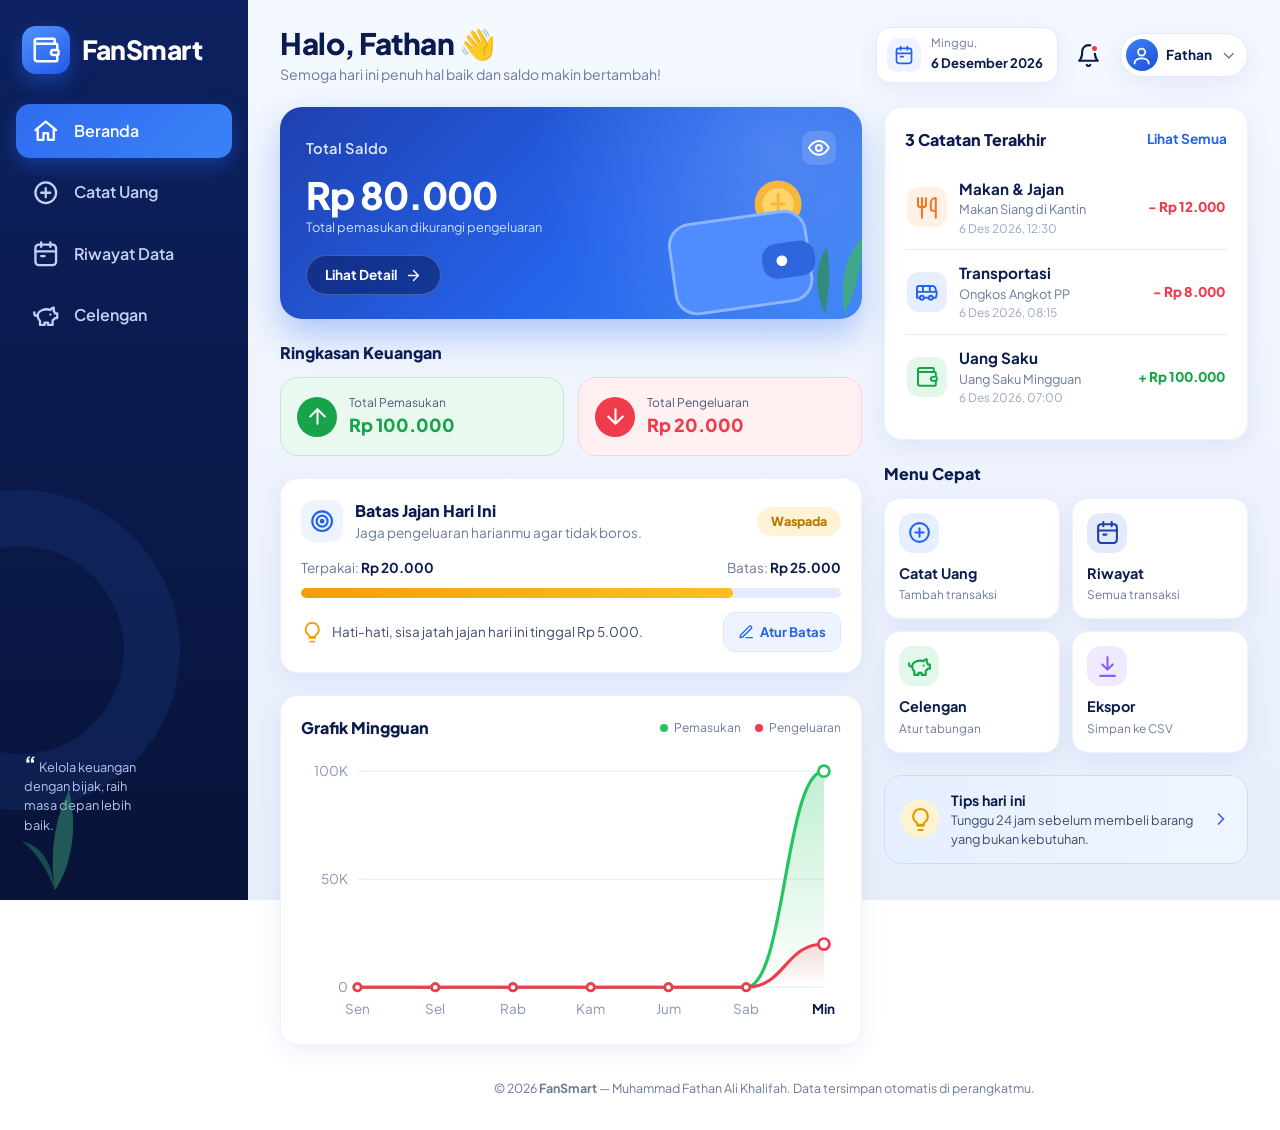
==== commit f22f6689: "ubah sakuku menjadi fansmart" ====
--- a/index.html
+++ b/index.html
@@ -4,7 +4,7 @@
     <meta charset="UTF-8">
     <meta name="viewport" content="width=device-width, initial-scale=1.0, viewport-fit=cover">
     <meta name="theme-color" content="#0b1b4d">
-    <title>SakuKu - Catatan Keuangan Siswa PPLG</title>
+    <title>FanSmart - Catatan Keuangan Siswa PPLG</title>
     <link rel="icon" href="data:image/svg+xml,%3Csvg xmlns='http://www.w3.org/2000/svg' viewBox='0 0 32 32'%3E%3Crect width='32' height='32' rx='9' fill='%232563eb'/%3E%3Ccircle cx='16' cy='16' r='6' fill='white'/%3E%3C/svg%3E">
     <link rel="preconnect" href="https://fonts.googleapis.com">
     <link rel="preconnect" href="https://fonts.gstatic.com" crossorigin>
@@ -89,9 +89,9 @@
 
     <!-- ===================== SIDEBAR (tablet & desktop) ===================== -->
     <aside class="sidebar">
-        <a class="brand" href="#beranda" aria-label="SakuKu - ke Beranda">
+        <a class="brand" href="#beranda" aria-label="FanSmart - ke Beranda">
             <span class="brand-icon"><svg class="ic"><use href="#i-wallet"/></svg></span>
-            <span class="brand-name">Saku<span>Ku</span></span>
+            <span class="brand-name">FanSmart</span>
         </a>
         <nav class="side-nav" aria-label="Menu utama">
             <a class="nav-link" href="#beranda" data-view="beranda"><svg class="ic"><use href="#i-home"/></svg><span>Beranda</span></a>
@@ -319,7 +319,7 @@
                 <div id="celengan-isi"></div>
             </section>
 
-            <footer class="app-footer"><p>&copy; 2026 <strong>SakuKu</strong> &mdash; Muhammad Fathan Ali Khalifah. Data tersimpan otomatis di perangkatmu.</p></footer>
+            <footer class="app-footer"><p>&copy; 2026 <strong>FanSmart</strong> &mdash; Muhammad Fathan Ali Khalifah. Data tersimpan otomatis di perangkatmu.</p></footer>
         </main>
     </div>
 </div>
--- a/style.css
+++ b/style.css
@@ -1,5 +1,5 @@
 /* ==========================================================================
-   SAKUKU - Tema dashboard baru
+   SAKUKU - Tema dashboard baru (Fixed Desktop Sidebar + Mobile Responsive)
    Sidebar navy, kartu biru, latar terang kebiruan.
    Responsif: desktop (sidebar penuh) > tablet (sidebar ikon) > HP (menu bawah)
    ========================================================================== */
@@ -51,14 +51,38 @@
 .ic { width: 1.25em; height: 1.25em; fill: none; stroke: currentColor; stroke-width: 2; stroke-linecap: round; stroke-linejoin: round; flex: none; }
 .muted { color: var(--muted); font-size: .85rem; }
 
-/* ---------- Tata letak utama ---------- */
-.app { display: grid; grid-template-columns: 248px minmax(0, 1fr); min-height: 100vh; }
-.main { min-width: 0; padding: 26px 32px 32px; max-width: 1240px; width: 100%; margin: 0 auto; }
-
-/* ---------- Sidebar ---------- */
+/* ---------- Tata letak utama (Desktop First) ---------- */
+.app { 
+    display: flex; 
+    min-height: 100vh; 
+    width: 100%; 
+}
+.main { 
+    flex: 1;
+    min-width: 0; 
+    margin-left: 248px; /* Ruang untuk fixed sidebar di laptop */
+    padding: 26px 32px 32px; 
+    max-width: calc(100% - 248px);
+}
+.topbar, .content {
+    max-width: 1180px;
+    margin-left: auto;
+    margin-right: auto;
+}
+
+/* ---------- Sidebar (Terkunci Permanen di Kiri Layar) ---------- */
 .sidebar {
-    position: sticky; top: 0; height: 100vh; overflow: hidden;
-    display: flex; flex-direction: column; gap: 30px;
+    position: fixed; 
+    top: 0; 
+    left: 0;
+    bottom: 0;
+    width: 248px;
+    height: 100vh; 
+    z-index: 45;
+    overflow: hidden;
+    display: flex; 
+    flex-direction: column; 
+    gap: 30px;
     padding: 26px 16px 22px;
     color: #fff;
     background: linear-gradient(180deg, #0d2160 0%, #081338 100%);
@@ -103,7 +127,7 @@
 .date-ic { width: 34px; height: 34px; border-radius: 10px; display: grid; place-items: center; background: var(--blue-50); color: var(--blue-600); }
 body:not([data-view="beranda"]) .date-card { display: none; }
 
-.icon-btn { width: 42px; height: 42px; border-radius: 13px; display: grid; place-items: center; font-size: 20px; background: #fff; border: 1px solid var(--line); box-shadow: var(--shadow); color: var(--navy-800); position: relative; transition: transform .15s, background .2s; }
+.icon-btn { width: 42px; height: 42px; border-radius: 13px; display: grid; place-items: center; font-size: 20px; background: #fff; border: 1px solid var(--line); box-shadow: var(--shadow); color: var(--navy-800); position: relative; transition: transform .15s, background .2s; flex: none; }
 .icon-btn:hover { background: var(--blue-50); }
 .icon-btn:active { transform: scale(.94); }
 .icon-btn.sq { width: 48px; height: 48px; border-radius: 14px; flex: none; }
@@ -113,18 +137,18 @@
 .dot { position: absolute; top: 9px; right: 10px; width: 9px; height: 9px; border-radius: 50%; background: var(--red); border: 2px solid #fff; }
 .user-chip { display: flex; align-items: center; gap: 8px; padding: 5px 10px 5px 5px; background: #fff; border: 1px solid var(--line); border-radius: 99px; box-shadow: var(--shadow); font-weight: 700; font-size: .85rem; color: var(--navy-800); }
 .user-chip:hover { background: var(--blue-50); }
-.user-chip .avatar { width: 32px; height: 32px; border-radius: 50%; display: grid; place-items: center; background: linear-gradient(145deg, #3b82f6, #1d4ed8); color: #fff; font-size: 17px; }
+.user-chip .avatar { width: 32px; height: 32px; border-radius: 50%; display: grid; place-items: center; background: linear-gradient(145deg, #3b82f6, #1d4ed8); color: #fff; font-size: 17px; flex: none; }
 .user-chip .chev { font-size: 14px; color: var(--muted); }
 #user-name { max-width: 110px; overflow: hidden; text-overflow: ellipsis; white-space: nowrap; }
 
 .pop-wrap { position: relative; }
 .popover {
-    position: absolute; right: 0; top: calc(100% + 10px); z-index: 40; width: 320px; max-width: calc(100vw - 32px);
+    position: absolute; right: 0; top: calc(100% + 10px); z-index: 60; width: 320px; max-width: calc(100vw - 32px);
     background: #fff; border-radius: 18px; box-shadow: var(--shadow-lg); border: 1px solid var(--line); padding: 14px;
     animation: pop .2s ease;
 }
 .popover h4 { font-size: .95rem; margin-bottom: 8px; }
-.notif { display: flex; gap: 10px; padding: 10px; border-radius: 12px; font-size: .84rem; }
+.notif { display: flex; gap: 10px; padding: 10px; border-radius: 12px; font-size: .84rem; align-items: flex-start; }
 .notif + .notif { margin-top: 4px; }
 .notif .n-ic { width: 32px; height: 32px; border-radius: 10px; display: grid; place-items: center; flex: none; background: var(--blue-50); color: var(--blue-600); }
 .notif.warn { background: #fff8e8; } .notif.warn .n-ic { background: #ffecc2; color: #b97800; }
@@ -138,28 +162,28 @@
 @keyframes pop { from { opacity: 0; transform: translateY(-6px) scale(.98); } to { opacity: 1; transform: none; } }
 
 /* ---------- Komponen umum ---------- */
-.card { background: var(--card); border-radius: var(--radius); padding: 20px; box-shadow: var(--shadow); border: 1px solid #edf2fb; }
+.card { background: var(--card); border-radius: var(--radius); padding: 20px; box-shadow: var(--shadow); border: 1px solid #edf2fb; min-width: 0; }
 .card-head { display: flex; align-items: center; justify-content: space-between; gap: 12px; margin-bottom: 14px; flex-wrap: wrap; }
 .card-head h3, .card-title { font-size: 1rem; font-weight: 800; color: var(--navy-800); }
 .card-title { margin-bottom: 14px; }
 .sec-title { font-size: 1rem; font-weight: 800; color: var(--navy-800); margin-bottom: 12px; }
 .link { color: var(--blue-600); font-weight: 700; font-size: .85rem; }
 .link:hover { text-decoration: underline; }
-.head-title { display: flex; gap: 12px; align-items: center; }
+.head-title { display: flex; gap: 12px; align-items: center; min-width: 0; }
 .head-title h3 { font-size: 1rem; font-weight: 800; color: var(--navy-800); }
 .round-ic { width: 42px; height: 42px; border-radius: 13px; display: grid; place-items: center; background: var(--blue-50); color: var(--blue-600); font-size: 21px; flex: none; }
 
-.btn-primary { display: inline-flex; align-items: center; justify-content: center; gap: 8px; padding: 15px 24px; border-radius: 16px; font-weight: 800; color: #fff; background: linear-gradient(135deg, #2f6bf0, #2563eb); box-shadow: 0 10px 22px rgba(37, 99, 235, .35); transition: transform .15s, box-shadow .2s, filter .2s; }
+.btn-primary { display: inline-flex; align-items: center; justify-content: center; gap: 8px; padding: 15px 24px; border-radius: 16px; font-weight: 800; color: #fff; background: linear-gradient(135deg, #2f6bf0, #2563eb); box-shadow: 0 10px 22px rgba(37, 99, 235, .35); transition: transform .15s, box-shadow .2s, filter .2s; text-align: center; }
 .btn-primary:hover { filter: brightness(1.07); }
 .btn-primary:active { transform: scale(.98); }
 .btn-primary.block { width: 100%; font-size: 1.02rem; }
 .btn-primary.danger { background: linear-gradient(135deg, #f0495a, #dc2638); box-shadow: 0 10px 22px rgba(239, 59, 75, .3); }
 .btn-primary.sm { padding: 11px 18px; border-radius: 13px; font-size: .88rem; }
-.btn-small { display: inline-flex; align-items: center; gap: 6px; padding: 9px 14px; border-radius: 12px; font-size: .82rem; font-weight: 700; color: var(--blue-600); background: var(--blue-50); border: 1px solid var(--blue-100); transition: background .2s; }
+.btn-small { display: inline-flex; align-items: center; justify-content: center; gap: 6px; padding: 9px 14px; border-radius: 12px; font-size: .82rem; font-weight: 700; color: var(--blue-600); background: var(--blue-50); border: 1px solid var(--blue-100); transition: background .2s; }
 .btn-small:hover { background: var(--blue-100); }
-.btn-ghost { padding: 10px 16px; border-radius: 12px; font-weight: 700; font-size: .88rem; color: var(--muted); }
+.btn-ghost { padding: 10px 16px; border-radius: 12px; font-weight: 700; font-size: .88rem; color: var(--muted); text-align: center; }
 .btn-ghost:hover { background: var(--blue-50); color: var(--navy-800); }
-.btn-danger-outline { display: inline-flex; align-items: center; gap: 6px; padding: 9px 14px; border-radius: 12px; font-size: .82rem; font-weight: 700; color: var(--red); border: 1px solid var(--red-line); background: var(--red-bg); }
+.btn-danger-outline { display: inline-flex; align-items: center; justify-content: center; gap: 6px; padding: 9px 14px; border-radius: 12px; font-size: .82rem; font-weight: 700; color: var(--red); border: 1px solid var(--red-line); background: var(--red-bg); }
 .btn-danger-outline:hover { background: #ffe1e4; }
 .btn-pill { display: inline-flex; align-items: center; gap: 8px; padding: 9px 18px; border-radius: 99px; background: rgba(8, 25, 90, .55); color: #fff; font-weight: 700; font-size: .85rem; border: 1px solid rgba(255, 255, 255, .22); transition: background .2s; position: relative; z-index: 1; }
 .btn-pill:hover { background: rgba(8, 25, 90, .8); }
@@ -169,7 +193,7 @@
 
 .inline-ic-tint { color: var(--blue-600); }
 
-/* Warna kategori: var(--c) = warna ikon, var(--bg) = latar */
+/* Warna kategori */
 .c-makan { --c: #f97316; --cb: #fff1e6; }
 .c-transport { --c: #2563eb; --cb: #e6efff; }
 .c-belanja { --c: #7c3aed; --cb: #efe9ff; }
@@ -185,7 +209,7 @@
 /* ---------- BERANDA ---------- */
 .home { display: grid; gap: 22px; grid-template-columns: minmax(0, 1fr); }
 .home-main, .home-side { display: grid; gap: 22px; align-content: start; min-width: 0; }
-.side-col { display: grid; gap: 22px; align-content: start; }
+.side-col { display: grid; gap: 22px; align-content: start; min-width: 0; }
 
 .balance-card {
     position: relative; overflow: hidden; border-radius: 22px; padding: 24px 26px; color: #fff; min-height: 190px;
@@ -202,14 +226,15 @@
 
 .sum-grid { display: grid; grid-template-columns: 1fr 1fr; gap: 14px; }
 .sum-card { display: flex; align-items: center; gap: 12px; padding: 16px; border-radius: 18px; border: 1.5px solid; min-width: 0; }
+.sum-card > div { min-width: 0; flex: 1; }
 .sum-card small { display: block; font-size: .75rem; color: #4b5a7c; }
-.sum-card b { font-size: 1.12rem; font-weight: 800; word-break: break-word; }
+.sum-card b { display: block; font-size: 1.12rem; font-weight: 800; word-break: break-word; }
 .sum-ic { width: 40px; height: 40px; border-radius: 50%; display: grid; place-items: center; flex: none; color: #fff; font-size: 20px; }
 .sum-card.in { background: var(--green-bg); border-color: var(--green-line); } .sum-card.in b { color: var(--green); } .sum-card.in .sum-ic { background: var(--green); }
 .sum-card.out { background: var(--red-bg); border-color: var(--red-line); } .sum-card.out b { color: var(--red); } .sum-card.out .sum-ic { background: var(--red); }
 
 .limit-card .head-title { flex: 1; min-width: 200px; }
-.status-pill { padding: 5px 14px; border-radius: 99px; font-size: .78rem; font-weight: 800; background: var(--green-bg); color: var(--green); }
+.status-pill { padding: 5px 14px; border-radius: 99px; font-size: .78rem; font-weight: 800; background: var(--green-bg); color: var(--green); flex: none; }
 .limit-card[data-status="waspada"] .status-pill { background: #fff3d6; color: #b97800; }
 .limit-card[data-status="boros"] .status-pill { background: var(--red-bg); color: var(--red); }
 .limit-card[data-status="waspada"] .bar > i { background: linear-gradient(90deg, #f59e0b, #fbbf24); }
@@ -217,12 +242,13 @@
 .limit-info { display: flex; justify-content: space-between; gap: 10px; flex-wrap: wrap; font-size: .85rem; color: var(--muted); margin-bottom: 10px; }
 .limit-info strong { color: var(--navy-800); }
 .limit-foot { display: flex; align-items: center; justify-content: space-between; gap: 12px; margin-top: 14px; flex-wrap: wrap; }
-.limit-status { display: flex; align-items: center; gap: 8px; font-size: .84rem; color: #3d4c72; flex: 1; min-width: 200px; }
+.limit-status { display: flex; align-items: center; gap: 8px; font-size: .84rem; color: #3d4c72; flex: 1; min-width: 180px; }
 .limit-status .ic { color: var(--amber); font-size: 18px; }
 
-.legend { display: flex; gap: 14px; font-size: .75rem; color: var(--muted); }
+.legend { display: flex; gap: 14px; font-size: .75rem; color: var(--muted); flex-wrap: wrap; }
 .lg::before { content: ""; display: inline-block; width: 8px; height: 8px; border-radius: 50%; margin-right: 6px; }
 .lg.in::before { background: #22c55e; } .lg.out::before { background: #ef3b4b; }
+.chart { width: 100%; overflow: hidden; }
 .chart svg { width: 100%; height: auto; display: block; overflow: visible; }
 .chart .ax { font-size: 11px; fill: #8795b5; font-family: inherit; }
 .chart .ax.hari { font-weight: 700; fill: var(--navy-800); }
@@ -233,27 +259,27 @@
 .tips { display: flex; align-items: center; gap: 12px; padding: 14px 16px; border-radius: 18px; text-align: left; width: 100%; background: linear-gradient(90deg, #e6efff, #f0f6ff); border: 1.5px solid #c9dcff; transition: transform .15s; }
 .tips:hover { transform: translateY(-2px); }
 .tips-ic { width: 38px; height: 38px; border-radius: 50%; display: grid; place-items: center; background: #fff3cf; color: #d99a00; flex: none; font-size: 20px; }
-.tips-body { flex: 1; display: grid; font-size: .8rem; color: #3d4c72; }
+.tips-body { flex: 1; min-width: 0; display: grid; font-size: .8rem; color: #3d4c72; }
 .tips-body b { color: var(--navy-800); font-size: .88rem; }
-.tips .chev { color: var(--blue-600); }
+.tips .chev { color: var(--blue-600); flex: none; }
 
 .quick-grid { display: grid; grid-template-columns: 1fr 1fr; gap: 12px; }
-.quick-btn { display: grid; gap: 2px; justify-items: start; text-align: left; padding: 14px; border-radius: 16px; background: #fff; border: 1px solid #edf2fb; box-shadow: var(--shadow); transition: transform .15s, box-shadow .2s; }
+.quick-btn { display: grid; gap: 2px; justify-items: start; text-align: left; padding: 14px; border-radius: 16px; background: #fff; border: 1px solid #edf2fb; box-shadow: var(--shadow); transition: transform .15s, box-shadow .2s; min-width: 0; }
 .quick-btn:hover { transform: translateY(-3px); box-shadow: var(--shadow-lg); }
 .quick-btn .q-ic { width: 40px; height: 40px; font-size: 20px; margin-bottom: 8px; }
 .quick-btn b { font-size: .9rem; color: var(--navy-800); }
 .quick-btn small { font-size: .74rem; color: var(--muted); }
 
 /* ---------- Daftar transaksi (dipakai Beranda & Riwayat) ---------- */
-.tx-row { display: flex; align-items: center; gap: 14px; padding: 14px 4px; border-bottom: 1px solid var(--line); }
+.tx-row { display: flex; align-items: center; gap: 14px; padding: 14px 4px; border-bottom: 1px solid var(--line); min-width: 0; }
 .tx-row:last-child { border-bottom: 0; }
 .tx-row.klik { cursor: pointer; }
 .tx-row.klik:hover .tx-body b { color: var(--blue-600); }
 .tx-body { flex: 1; min-width: 0; display: grid; }
 .tx-body b { font-size: .95rem; color: var(--navy-800); overflow: hidden; text-overflow: ellipsis; white-space: nowrap; transition: color .15s; }
 .tx-body .tx-note { font-size: .8rem; color: var(--muted); overflow: hidden; text-overflow: ellipsis; white-space: nowrap; }
-.tx-body small { font-size: .74rem; color: #9aa7c4; }
-.amt { font-weight: 800; font-size: .92rem; white-space: nowrap; }
+.tx-body small { font-size: .74rem; color: #9aa7c4; overflow: hidden; text-overflow: ellipsis; white-space: nowrap; }
+.amt { font-weight: 800; font-size: .92rem; white-space: nowrap; flex: none; }
 .amt.in { color: var(--green); } .amt.out { color: var(--red); }
 .del-btn { width: 36px; height: 36px; border-radius: 11px; display: grid; place-items: center; color: #a3afc9; font-size: 18px; flex: none; transition: background .2s, color .2s; }
 .del-btn:hover { background: var(--red-bg); color: var(--red); }
@@ -268,10 +294,10 @@
 .catat { display: grid; grid-template-columns: minmax(0, 1fr); gap: 18px; max-width: 680px; margin: 0 auto; }
 .catat-left, .catat-right { display: grid; grid-template-columns: minmax(0, 1fr); gap: 18px; align-content: start; min-width: 0; }
 .seg { display: grid; grid-template-columns: 1fr 1fr; gap: 6px; padding: 6px; background: #fff; border-radius: 18px; box-shadow: var(--shadow); border: 1px solid #edf2fb; }
-.seg label { display: block; cursor: pointer; }
+.seg label { display: block; cursor: pointer; min-width: 0; }
 .seg input { position: absolute; opacity: 0; pointer-events: none; }
 .seg-item { display: flex; align-items: center; justify-content: center; gap: 10px; padding: 12px 8px; border-radius: 14px; font-weight: 700; font-size: .92rem; color: #3d4c72; transition: background .2s, color .2s, box-shadow .2s; }
-.seg-ic { width: 28px; height: 28px; border-radius: 50%; display: grid; place-items: center; font-size: 15px; color: #fff; }
+.seg-ic { width: 28px; height: 28px; border-radius: 50%; display: grid; place-items: center; font-size: 15px; color: #fff; flex: none; }
 .seg-ic.out { background: var(--red); } .seg-ic.in { background: var(--green); }
 .seg input:checked + .seg-item { background: linear-gradient(135deg, #2f6bf0, #2563eb); color: #fff; box-shadow: 0 8px 18px rgba(37, 99, 235, .33); }
 .seg input:checked + .seg-item .seg-ic { background: #fff; }
@@ -282,7 +308,7 @@
 .lbl .opt { font-weight: 500; color: #8fa0c4; }
 .money { display: flex; align-items: center; gap: 10px; border-bottom: 2px solid var(--blue-100); padding-bottom: 6px; transition: border-color .2s; }
 .money:focus-within { border-color: var(--blue-600); }
-.money .rp { font-size: 1.7rem; font-weight: 800; color: #9fb0d4; }
+.money .rp { font-size: 1.7rem; font-weight: 800; color: #9fb0d4; flex: none; }
 .money input { flex: 1; min-width: 0; border: 0; outline: 0; background: transparent; font-size: 2rem; font-weight: 800; color: var(--navy-800); width: 100%; }
 .money input::placeholder { color: #c3cee6; }
 .money .calc { width: 38px; height: 38px; border-radius: 11px; display: grid; place-items: center; background: var(--blue-50); color: var(--blue-600); flex: none; }
@@ -293,35 +319,35 @@
 .chip:active { transform: scale(.95); }
 
 .cat-grid { display: grid; grid-template-columns: repeat(4, 1fr); gap: 10px; }
-.cat-tile { position: relative; display: grid; justify-items: center; gap: 7px; padding: 12px 4px 10px; border-radius: 14px; background: #f4f7fd; border: 1.5px solid transparent; cursor: pointer; text-align: center; transition: border-color .2s, background .2s, transform .15s, box-shadow .2s; }
+.cat-tile { position: relative; display: grid; justify-items: center; align-content: start; gap: 7px; padding: 12px 6px 10px; border-radius: 14px; background: #f4f7fd; border: 1.5px solid transparent; cursor: pointer; text-align: center; transition: border-color .2s, background .2s, transform .15s, box-shadow .2s; min-width: 0; }
 .cat-tile:hover { transform: translateY(-2px); }
 .cat-tile input { position: absolute; opacity: 0; pointer-events: none; }
 .cat-tile .tile-ic { width: 40px; height: 40px; border-radius: 12px; display: grid; place-items: center; font-size: 20px; color: var(--c); background: var(--cb); }
-.cat-tile .tile-t { font-size: .72rem; font-weight: 600; color: #4a5a80; line-height: 1.2; }
+.cat-tile .tile-t { font-size: .72rem; font-weight: 600; color: #4a5a80; line-height: 1.25; word-break: break-word; }
 .cat-tile:has(input:checked) { background: #fff; border-color: var(--blue-600); box-shadow: 0 6px 16px rgba(37, 99, 235, .18); }
 .cat-tile:has(input:checked) .tile-t { color: var(--blue-600); font-weight: 800; }
 .cat-tile:has(input:focus-visible) { outline: 3px solid rgba(37, 99, 235, .4); outline-offset: 2px; }
 
 .field-group + .field-group { margin-top: 16px; }
-.field { display: flex; align-items: center; gap: 10px; padding: 0 14px; background: #f5f8fe; border: 1.5px solid var(--line); border-radius: 14px; color: #8fa0c4; transition: border-color .2s, background .2s; }
+.field { display: flex; align-items: center; gap: 10px; padding: 0 14px; background: #f5f8fe; border: 1.5px solid var(--line); border-radius: 14px; color: #8fa0c4; transition: border-color .2s, background .2s; min-width: 0; }
 .field:focus-within { border-color: var(--blue-600); background: #fff; }
-.field input { flex: 1; min-width: 0; border: 0; outline: 0; background: transparent; padding: 14px 0; color: var(--text); }
+.field input { flex: 1; min-width: 0; width: 100%; border: 0; outline: 0; background: transparent; padding: 14px 0; color: var(--text); }
 .input { width: 100%; padding: 13px 14px; border-radius: 14px; border: 1.5px solid var(--line); background: #f5f8fe; outline: 0; color: var(--text); transition: border-color .2s, background .2s; }
 .input:focus { border-color: var(--blue-600); background: #fff; }
-.preview { margin-top: 16px; padding: 10px 14px; border-radius: 12px; background: var(--blue-50); font-size: .82rem; color: #3d4c72; }
+.preview { margin-top: 16px; padding: 10px 14px; border-radius: 12px; background: var(--blue-50); font-size: .82rem; color: #3d4c72; word-break: break-word; }
 .preview b { color: var(--navy-800); }
 .preview.minus b { color: var(--red); }
 .err { padding: 10px 14px; border-radius: 12px; background: var(--red-bg); color: var(--red); font-size: .85rem; font-weight: 600; border: 1px solid var(--red-line); }
 
 /* ---------- RIWAYAT ---------- */
-.total-card { display: flex; align-items: center; gap: 14px; padding: 16px 20px; border-radius: var(--radius); background: #fff; box-shadow: var(--shadow); border: 1px solid #edf2fb; margin-bottom: 16px; }
+.total-card { display: flex; align-items: center; gap: 14px; padding: 16px 20px; border-radius: var(--radius); background: #fff; box-shadow: var(--shadow); border: 1px solid #edf2fb; margin-bottom: 16px; flex-wrap: wrap; }
 .tc-ic { width: 48px; height: 48px; border-radius: 14px; display: grid; place-items: center; background: var(--blue-50); color: var(--blue-600); font-size: 23px; flex: none; }
-.tc-text { flex: 1; display: grid; min-width: 0; }
+.tc-text { flex: 1; display: grid; min-width: 140px; }
 .tc-text b { color: var(--navy-800); }
 .tc-text small { color: var(--muted); font-size: .78rem; }
 .total-card strong { font-size: 1.25rem; font-weight: 800; color: var(--navy-800); white-space: nowrap; }
 .search-row { display: flex; gap: 10px; margin-bottom: 14px; }
-.search { flex: 1; display: flex; align-items: center; gap: 10px; padding: 0 16px; background: #fff; border: 1px solid var(--line); border-radius: 14px; box-shadow: var(--shadow); color: #8fa0c4; transition: border-color .2s; }
+.search { flex: 1; min-width: 0; display: flex; align-items: center; gap: 10px; padding: 0 16px; background: #fff; border: 1px solid var(--line); border-radius: 14px; box-shadow: var(--shadow); color: #8fa0c4; transition: border-color .2s; }
 .search:focus-within { border-color: var(--blue-600); }
 .search input { flex: 1; min-width: 0; border: 0; outline: 0; background: transparent; padding: 14px 0; color: var(--text); }
 .icon-btn[aria-expanded="true"] { background: var(--blue-600); color: #fff; border-color: var(--blue-600); }
@@ -330,7 +356,7 @@
 .filter-grid .field-group + .field-group { margin-top: 0; }
 .filter-actions { display: flex; gap: 10px; margin-top: 16px; flex-wrap: wrap; align-items: center; }
 .filter-actions .btn-danger-outline { margin-left: auto; }
-.tabs { display: flex; gap: 8px; margin-bottom: 14px; overflow-x: auto; scrollbar-width: none; }
+.tabs { display: flex; gap: 8px; margin-bottom: 14px; overflow-x: auto; scrollbar-width: none; -webkit-overflow-scrolling: touch; }
 .tabs::-webkit-scrollbar { display: none; }
 .tab { flex: 1; min-width: max-content; padding: 11px 18px; border-radius: 13px; font-weight: 700; font-size: .88rem; color: #53628a; background: #fff; border: 1px solid var(--line); transition: background .2s, color .2s; }
 .tab:hover { background: var(--blue-50); }
@@ -346,16 +372,17 @@
     box-shadow: 0 16px 34px rgba(37, 99, 235, .3);
 }
 .cel-total small { font-weight: 600; color: #dbe8ff; position: relative; z-index: 1; display: block; }
-.cel-total h2 { font-size: 2.2rem; font-weight: 800; letter-spacing: -1px; margin: 6px 0 18px; position: relative; z-index: 1; }
+.cel-total h2 { font-size: 2.2rem; font-weight: 800; letter-spacing: -1px; margin: 6px 0 18px; position: relative; z-index: 1; word-break: break-word; }
 .btn-outline-light { display: inline-flex; align-items: center; gap: 8px; padding: 11px 20px; border-radius: 99px; font-weight: 700; font-size: .88rem; color: #fff; background: rgba(8, 25, 90, .4); border: 1.5px solid rgba(255, 255, 255, .4); position: relative; z-index: 1; transition: background .2s; }
 .btn-outline-light:hover { background: rgba(8, 25, 90, .7); }
-.cel-art { position: absolute; right: -4px; bottom: -6px; width: 190px; height: 150px; pointer-events: none; }
+.cel-art { position: absolute; right: -4px; bottom: -6px; width: 190px; height: 150px; pointer-events: none; z-index: 0; }
 .cel-feature { display: grid; gap: 10px; align-content: center; }
-.cf-top { display: flex; align-items: center; gap: 12px; }
+.cf-top { display: flex; align-items: center; gap: 12px; min-width: 0; }
+.cf-top > div { min-width: 0; flex: 1; }
 .cf-top .round-ic { background: var(--blue-50); }
 .cf-top small { display: block; font-size: .78rem; color: var(--muted); }
-.cf-top b { font-size: 1.05rem; color: var(--navy-800); }
-.cf-nums { display: flex; align-items: baseline; gap: 6px; margin-top: 4px; }
+.cf-top b { display: block; font-size: 1.05rem; color: var(--navy-800); overflow: hidden; text-overflow: ellipsis; white-space: nowrap; }
+.cf-nums { display: flex; align-items: baseline; gap: 6px; margin-top: 4px; flex-wrap: wrap; }
 .cf-nums strong { font-size: 1.25rem; font-weight: 800; color: var(--navy-800); }
 .cf-nums span { font-size: .8rem; color: var(--muted); }
 .cf-bar { display: flex; align-items: center; gap: 12px; }
@@ -367,13 +394,13 @@
 .goal-head { display: flex; align-items: center; justify-content: space-between; gap: 12px; flex-wrap: wrap; margin-bottom: 8px; }
 .goal-head h3 { font-size: 1.05rem; font-weight: 800; color: var(--navy-800); }
 .goal-head small { display: flex; align-items: center; gap: 6px; color: var(--muted); font-size: .8rem; margin-top: 2px; }
-.goal-row { display: flex; align-items: center; gap: 14px; padding: 14px 6px; border-top: 1px solid var(--line); cursor: pointer; border-radius: 14px; transition: background .2s; }
+.goal-row { display: flex; align-items: center; gap: 14px; padding: 14px 6px; border-top: 1px solid var(--line); cursor: pointer; border-radius: 14px; transition: background .2s; min-width: 0; }
 .goal-row:first-of-type { margin-top: 8px; }
 .goal-row:hover { background: #f6f9ff; }
 .goal-ic { width: 56px; height: 56px; border-radius: 16px; display: grid; place-items: center; background: var(--blue-50); color: var(--blue-600); font-size: 27px; flex: none; }
 .goal-row.done .goal-ic { background: var(--green-bg); color: var(--green); }
 .goal-body { flex: 1; min-width: 0; display: grid; grid-template-columns: minmax(0, 1fr); gap: 6px; }
-.goal-line { display: flex; justify-content: space-between; align-items: baseline; gap: 10px; }
+.goal-line { display: flex; justify-content: space-between; align-items: baseline; gap: 10px; min-width: 0; }
 .goal-line b { min-width: 0; color: var(--navy-800); overflow: hidden; text-overflow: ellipsis; white-space: nowrap; }
 .goal-line strong { font-size: .95rem; white-space: nowrap; color: var(--navy-800); }
 .goal-line strong small { color: var(--muted); font-weight: 500; font-size: .75rem; }
@@ -385,8 +412,8 @@
     background: radial-gradient(circle at 50% 0%, rgba(79, 147, 255, .35), transparent 60%), linear-gradient(180deg, #11307f 0%, #081a55 100%);
     box-shadow: 0 18px 38px rgba(8, 26, 85, .35);
 }
-.hero-empty .piggy { width: 210px; height: 165px; margin: 0 auto; display: block; position: relative; z-index: 1; }
-.hero-empty .leaf-l, .hero-empty .leaf-r { position: absolute; bottom: 70px; width: 70px; height: 105px; opacity: .3; }
+.hero-empty .piggy { width: 210px; height: 165px; max-width: 100%; margin: 0 auto; display: block; position: relative; z-index: 1; }
+.hero-empty .leaf-l, .hero-empty .leaf-r { position: absolute; bottom: 70px; width: 70px; height: 105px; opacity: .3; pointer-events: none; }
 .hero-empty .leaf-l { left: 4%; } .hero-empty .leaf-r { right: 4%; transform: scaleX(-1); }
 .hero-empty h2 { font-size: 1.3rem; font-weight: 800; margin: 10px 0 4px; position: relative; z-index: 1; }
 .hero-empty p { color: #cfe0ff; font-size: .88rem; max-width: 300px; margin: 0 auto 20px; position: relative; z-index: 1; }
@@ -394,7 +421,7 @@
 .benefit { margin-top: 18px; }
 .benefit h3 { margin-bottom: 14px; }
 .benefit li { display: flex; align-items: center; gap: 12px; padding: 8px 0; font-size: .9rem; color: #3d4c72; }
-.benefit .b-ic { width: 34px; height: 34px; border-radius: 10px; display: grid; place-items: center; font-size: 17px; }
+.benefit .b-ic { width: 34px; height: 34px; border-radius: 10px; display: grid; place-items: center; font-size: 17px; flex: none; }
 
 /* ---------- Modal ---------- */
 dialog#modal { border: 0; padding: 0; border-radius: 24px; width: min(440px, calc(100vw - 28px)); color: var(--text); background: #fff; box-shadow: 0 30px 70px rgba(5, 14, 50, .45); overflow: visible; }
@@ -411,21 +438,21 @@
 .modal-extra { display: flex; justify-content: center; }
 
 /* ---------- Toast ---------- */
-.toast { position: fixed; left: 50%; bottom: 28px; z-index: 100; transform: translate(-50%, 30px); display: flex; align-items: center; gap: 14px; padding: 13px 20px; border-radius: 16px; background: var(--navy-800); color: #fff; font-size: .88rem; font-weight: 600; box-shadow: var(--shadow-lg); opacity: 0; pointer-events: none; transition: opacity .3s, transform .3s; max-width: calc(100vw - 28px); }
+.toast { position: fixed; left: 50%; bottom: 28px; z-index: 100; transform: translate(-50%, 30px); display: flex; align-items: center; justify-content: space-between; gap: 14px; padding: 13px 20px; border-radius: 16px; background: var(--navy-800); color: #fff; font-size: .88rem; font-weight: 600; box-shadow: var(--shadow-lg); opacity: 0; pointer-events: none; transition: opacity .3s, transform .3s; width: max-content; max-width: calc(100vw - 28px); }
 .toast.show { opacity: 1; transform: translate(-50%, 0); pointer-events: auto; }
-.toast button { color: #7db1ff; font-weight: 800; padding: 2px 4px; }
+.toast button { color: #7db1ff; font-weight: 800; padding: 2px 4px; flex: none; }
 .toast button:hover { text-decoration: underline; }
 
-.app-footer { margin-top: 34px; text-align: center; font-size: .78rem; color: var(--muted); }
+.app-footer { margin-top: 34px; text-align: center; font-size: .78rem; color: var(--muted); padding: 0 8px; }
 
 /* ---------- Navigasi bawah (HP) ---------- */
 .bottom-nav { display: none; }
 
 /* ==========================================================================
-   RESPONSIF
+   RESPONSIF (DESKTOP -> TABLET -> MOBILE -> SMALL MOBILE)
    ========================================================================== */
 
-/* Layar lebar: beranda 2 kolom, catat 2 kolom */
+/* Layar lebar (Laptop & Desktop): beranda 2 kolom, catat 2 kolom */
 @media (min-width: 1180px) {
     .home { grid-template-columns: minmax(0, 1.6fr) minmax(300px, 1fr); }
     .catat { max-width: none; grid-template-columns: minmax(0, 1.15fr) minmax(0, 1fr); gap: 22px; }
@@ -433,6 +460,7 @@
 @media (min-width: 900px) {
     .cel-top { grid-template-columns: minmax(0, 1fr) minmax(0, 1fr); }
 }
+
 /* Tablet / layar sedang: sisi beranda jadi 2 kolom */
 @media (min-width: 768px) and (max-width: 1179px) {
     .cel-art { width: 135px; height: 107px; right: 0; }
@@ -445,82 +473,154 @@
     .catat { max-width: none; grid-template-columns: minmax(0, 1.1fr) minmax(0, 1fr); }
 }
 
-/* Tablet: sidebar jadi ikon saja */
+/* Tablet (768px - 1099px): sidebar tetap fixed di kiri tapi ramping (ikon saja) */
 @media (max-width: 1099px) and (min-width: 768px) {
-    .app { grid-template-columns: 88px minmax(0, 1fr); }
-    .sidebar { padding: 22px 12px; align-items: center; }
+    .sidebar { width: 88px; padding: 22px 12px; align-items: center; }
     .brand-name, .nav-link span, .side-quote { display: none; }
     .brand { padding: 0; }
     .nav-link { justify-content: center; padding: 14px; }
     .side-nav { width: 100%; }
-    .main { padding: 22px 24px 28px; }
-}
-
-/* HP: sidebar diganti menu bawah */
+    .main { margin-left: 88px; max-width: calc(100% - 88px); padding: 22px 24px 28px; }
+}
+
+/* HP & Phablet (< 768px): sidebar disembunyikan, diganti menu bawah */
 @media (max-width: 767px) {
-    .app { display: block; }
+    .app { display: block; overflow-x: hidden; }
     .sidebar { display: none; }
-    .main { padding: 16px 16px calc(96px + var(--safe-bottom)); }
-    .topbar { margin-bottom: 16px; gap: 10px; }
-    .titles h1 { font-size: 1.35rem; white-space: nowrap; overflow: hidden; text-overflow: ellipsis; }
-    .chart .ax { font-size: 13px; }
-    .limit-card .head-title { min-width: 0; flex-basis: 100%; }
-    .titles p { font-size: .78rem; }
+    .main { 
+        margin-left: 0; 
+        max-width: 100%; 
+        padding: 14px 14px calc(98px + var(--safe-bottom)); 
+        overflow-x: hidden;
+    }
+    
+    /* Header / Topbar */
+    .topbar { margin-bottom: 16px; gap: 8px; }
+    .titles h1 { font-size: 1.3rem; white-space: nowrap; overflow: hidden; text-overflow: ellipsis; }
+    .titles p { font-size: .78rem; display: -webkit-box; -webkit-line-clamp: 2; -webkit-box-orient: vertical; overflow: hidden; }
     body:not([data-view="beranda"]) .titles p { display: none; }
-    body:not([data-view="beranda"]) .back-btn { display: grid; }
-    body[data-view="beranda"] .titles h1 { font-size: 1.4rem; }
+    body:not([data-view="beranda"]) .back-btn { display: grid; width: 38px; height: 38px; }
+    body[data-view="beranda"] .titles h1 { font-size: 1.35rem; }
     .date-card { display: none !important; }
-    #user-name { max-width: 70px; }
-    .toast { bottom: calc(92px + var(--safe-bottom)); }
-
+    .top-actions { gap: 6px; }
+    .user-chip { padding: 4px 10px 4px 4px; }
+    .user-chip .chev { display: none; }
+    #user-name { max-width: 72px; font-size: .8rem; }
+
+    /* Popover Notifikasi agar pas di tengah layar HP */
+    .popover {
+        position: fixed;
+        top: 68px;
+        left: 14px;
+        right: 14px;
+        width: auto;
+        max-width: none;
+        max-height: 70vh;
+        overflow-y: auto;
+    }
+
+    /* Navigasi Bawah */
     .bottom-nav {
         position: fixed; left: 0; right: 0; bottom: 0; z-index: 50; display: grid; grid-template-columns: repeat(4, 1fr);
-        padding: 8px 6px calc(8px + var(--safe-bottom)); background: #fff; border-radius: 22px 22px 0 0;
-        box-shadow: 0 -8px 30px rgba(30, 64, 175, .14);
+        padding: 8px 6px calc(8px + var(--safe-bottom)); background: rgba(255, 255, 255, .96); backdrop-filter: blur(10px);
+        border-radius: 20px 20px 0 0; border-top: 1px solid var(--line);
+        box-shadow: 0 -8px 30px rgba(30, 64, 175, .12);
     }
-    .bn-link { display: grid; justify-items: center; gap: 2px; padding: 6px 2px; border-radius: 14px; font-size: .68rem; font-weight: 700; color: #8795b5; transition: color .2s; }
-    .bn-link .ic { font-size: 23px; }
+    .bn-link { display: grid; justify-items: center; gap: 3px; padding: 6px 2px; border-radius: 14px; font-size: .68rem; font-weight: 700; color: #8795b5; transition: color .2s; }
+    .bn-link .ic { font-size: 22px; transition: transform .2s; }
     .bn-link[aria-current="page"] { color: var(--blue-600); }
     .bn-link[aria-current="page"] .ic { transform: translateY(-1px) scale(1.08); }
 
-    .balance-card { padding: 20px; min-height: 170px; }
-    .bc-amount { font-size: 2rem; }
-    .bc-art { width: 170px; height: 128px; }
-    .sum-card { flex-direction: column; align-items: flex-start; gap: 8px; }
-    .card { padding: 16px; }
-    .filter-grid { grid-template-columns: 1fr; }
-    .filter-actions .btn-danger-outline { margin-left: 0; }
-    .money input { font-size: 1.7rem; }
-    .tx-row { gap: 12px; }
+    /* Kartu Beranda */
+    .home, .home-main, .home-side, .side-col { gap: 16px; }
+    .balance-card { padding: 20px 18px; min-height: 168px; border-radius: 20px; }
+    .bc-amount { font-size: 1.85rem; }
+    .bc-sub { max-width: 68%; font-size: .76rem; margin-bottom: 14px; }
+    .bc-art { width: 150px; height: 114px; right: -10px; bottom: -8px; opacity: .9; }
+    
+    .sum-grid { gap: 10px; }
+    .sum-card { flex-direction: column; align-items: flex-start; gap: 8px; padding: 14px; border-radius: 16px; }
+    .sum-ic { width: 34px; height: 34px; font-size: 17px; }
+    .sum-card b { font-size: 1rem; }
+
+    .card { padding: 16px; border-radius: 16px; }
+    .limit-card .head-title { min-width: 0; flex: 1; }
+    .head-title h3 { font-size: .95rem; }
+    .muted { font-size: .78rem; }
+    .limit-foot { flex-direction: column; align-items: stretch; gap: 10px; }
+    .limit-status { min-width: 0; font-size: .8rem; }
+    .limit-foot .btn-small { width: 100%; padding: 10px; }
+
+    .chart .ax { font-size: 12px; }
+    .quick-grid { gap: 10px; }
+    .quick-btn { padding: 12px; }
+
+    /* Catat Uang */
+    .money .rp { font-size: 1.4rem; }
+    .money input { font-size: 1.65rem; }
+    .chips { gap: 6px; }
+    .chip { padding: 6px 12px; font-size: .76rem; }
+
+    /* Riwayat */
+    .total-card { padding: 14px 16px; gap: 12px; }
+    .tc-ic { width: 42px; height: 42px; font-size: 20px; }
+    .total-card strong { font-size: 1.1rem; }
+    .filter-grid { grid-template-columns: 1fr; gap: 12px; }
+    .filter-actions { flex-direction: column; align-items: stretch; gap: 8px; }
+    .filter-actions > button { width: 100%; margin-left: 0 !important; }
+    .tab { padding: 10px 14px; font-size: .82rem; }
     .list-card { padding: 4px 14px; }
-    .cel-total h2 { font-size: 1.9rem; }
-    .cel-art { width: 150px; height: 120px; }
-    .goal-ic { width: 48px; height: 48px; font-size: 23px; }
-    .goal-line { flex-direction: column; gap: 0; align-items: flex-start; }
-    .user-chip .chev { display: none; }
-    .user-chip { padding-right: 12px; }
-    .top-actions { gap: 6px; }
-
-    /* Modal jadi bottom sheet */
+    .tx-row { gap: 10px; padding: 12px 2px; }
+
+    /* Celengan */
+    .cel-total { padding: 20px 18px; min-height: 175px; }
+    .cel-total h2 { font-size: 1.8rem; margin: 4px 0 14px; }
+    .cel-art { width: 140px; height: 110px; right: -8px; opacity: .9; }
+    .goal-head .btn-primary.sm { width: 100%; justify-content: center; }
+    .goal-row { gap: 12px; padding: 12px 4px; }
+    .goal-ic { width: 46px; height: 46px; font-size: 22px; border-radius: 14px; }
+    .goal-line { flex-direction: column; gap: 2px; align-items: flex-start; }
+    .goal-line b { width: 100%; font-size: .92rem; }
+    .goal-line strong { font-size: .86rem; }
+
+    /* Toast & Modal (Bottom Sheet) */
+    .toast { bottom: calc(84px + var(--safe-bottom)); padding: 12px 16px; font-size: .82rem; width: calc(100vw - 28px); }
     dialog#modal { margin: auto auto 0; width: 100%; max-width: 560px; border-radius: 24px 24px 0 0; }
-    .modal-box { padding: 20px 18px calc(20px + var(--safe-bottom)); }
-}
-@media (max-width: 430px) {
+    .modal-box { padding: 20px 16px calc(20px + var(--safe-bottom)); max-height: 85vh; }
+    .modal-actions { flex-direction: column-reverse; gap: 8px; }
+    .modal-actions > button { width: 100%; padding: 13px; }
+}
+
+/* HP Ukuran Standar & Kecil (<= 480px) */
+@media (max-width: 480px) {
     #user-name { display: none; }
     .user-chip { padding: 4px; }
-    .tx-row { gap: 10px; padding: 12px 0; }
-    .tx-row .cat-ic { width: 40px; height: 40px; font-size: 19px; border-radius: 12px; }
-    .tx-body b { font-size: .88rem; }
+    
+    .cat-grid { grid-template-columns: repeat(3, 1fr); gap: 8px; }
+    .bc-art, .cel-art { opacity: .35; width: 130px; height: 100px; }
+    .bc-sub { max-width: 100%; }
+
+    .tx-row .cat-ic { width: 38px; height: 38px; font-size: 18px; border-radius: 11px; }
+    .tx-body b { font-size: .86rem; }
+    .tx-body .tx-note { font-size: .75rem; }
+    .tx-body small { font-size: .7rem; }
     .amt { font-size: .82rem; }
-    .del-btn { width: 30px; height: 30px; margin-left: -4px; }
-    .total-card { padding: 14px 16px; gap: 12px; }
-    .total-card strong { font-size: 1.05rem; }
-}
-@media (max-width: 380px) {
-    .cat-grid { grid-template-columns: repeat(3, 1fr); }
-    .bc-art { opacity: .5; }
-    .bc-sub { max-width: 100%; }
-    .seg-item { font-size: .84rem; gap: 6px; }
+    .del-btn { width: 32px; height: 32px; margin-left: -4px; }
+
+    .total-card strong { width: 100%; padding-left: 54px; margin-top: -6px; font-size: 1.15rem; }
+}
+
+/* HP Ekstra Kecil (<= 360px) */
+@media (max-width: 360px) {
+    .main { padding: 12px 10px calc(92px + var(--safe-bottom)); }
+    .bc-amount, .cel-total h2 { font-size: 1.55rem; }
+    .sum-grid { grid-template-columns: 1fr; }
+    .sum-card { flex-direction: row; align-items: center; }
+    .cat-grid { grid-template-columns: repeat(2, 1fr); }
+    .seg-item { font-size: .8rem; gap: 6px; padding: 10px 4px; }
+    .seg-ic { width: 22px; height: 22px; font-size: 12px; }
+    .bn-link { font-size: .62rem; }
+    .bn-link .ic { font-size: 20px; }
 }
 
 @media (prefers-reduced-motion: reduce) {
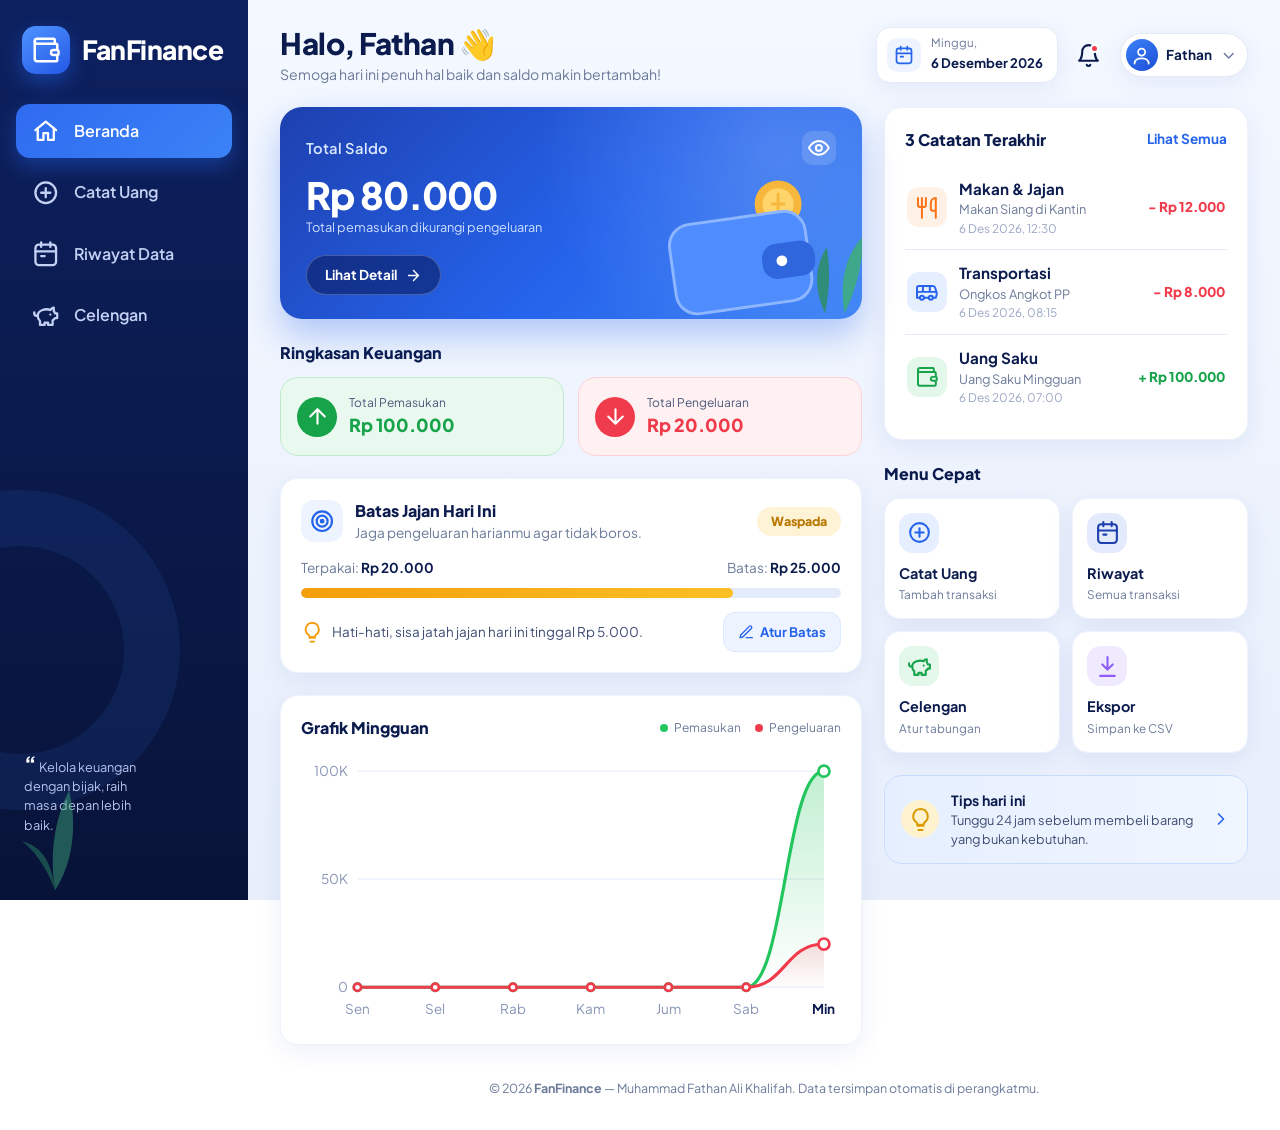
==== commit fabd1f68: "ubah fansmart menjadi fanfinance" ====
--- a/index.html
+++ b/index.html
@@ -4,7 +4,7 @@
     <meta charset="UTF-8">
     <meta name="viewport" content="width=device-width, initial-scale=1.0, viewport-fit=cover">
     <meta name="theme-color" content="#0b1b4d">
-    <title>FanSmart - Catatan Keuangan Siswa PPLG</title>
+    <title>FanFinance - Catatan Keuangan Siswa PPLG</title>
     <link rel="icon" href="data:image/svg+xml,%3Csvg xmlns='http://www.w3.org/2000/svg' viewBox='0 0 32 32'%3E%3Crect width='32' height='32' rx='9' fill='%232563eb'/%3E%3Ccircle cx='16' cy='16' r='6' fill='white'/%3E%3C/svg%3E">
     <link rel="preconnect" href="https://fonts.googleapis.com">
     <link rel="preconnect" href="https://fonts.gstatic.com" crossorigin>
@@ -89,9 +89,9 @@
 
     <!-- ===================== SIDEBAR (tablet & desktop) ===================== -->
     <aside class="sidebar">
-        <a class="brand" href="#beranda" aria-label="FanSmart - ke Beranda">
+        <a class="brand" href="#beranda" aria-label="FanFinance - ke Beranda">
             <span class="brand-icon"><svg class="ic"><use href="#i-wallet"/></svg></span>
-            <span class="brand-name">FanSmart</span>
+            <span class="brand-name">FanFinance</span>
         </a>
         <nav class="side-nav" aria-label="Menu utama">
             <a class="nav-link" href="#beranda" data-view="beranda"><svg class="ic"><use href="#i-home"/></svg><span>Beranda</span></a>
@@ -319,7 +319,7 @@
                 <div id="celengan-isi"></div>
             </section>
 
-            <footer class="app-footer"><p>&copy; 2026 <strong>FanSmart</strong> &mdash; Muhammad Fathan Ali Khalifah. Data tersimpan otomatis di perangkatmu.</p></footer>
+            <footer class="app-footer"><p>&copy; 2026 <strong>FanFinance</strong> &mdash; Muhammad Fathan Ali Khalifah. Data tersimpan otomatis di perangkatmu.</p></footer>
         </main>
     </div>
 </div>
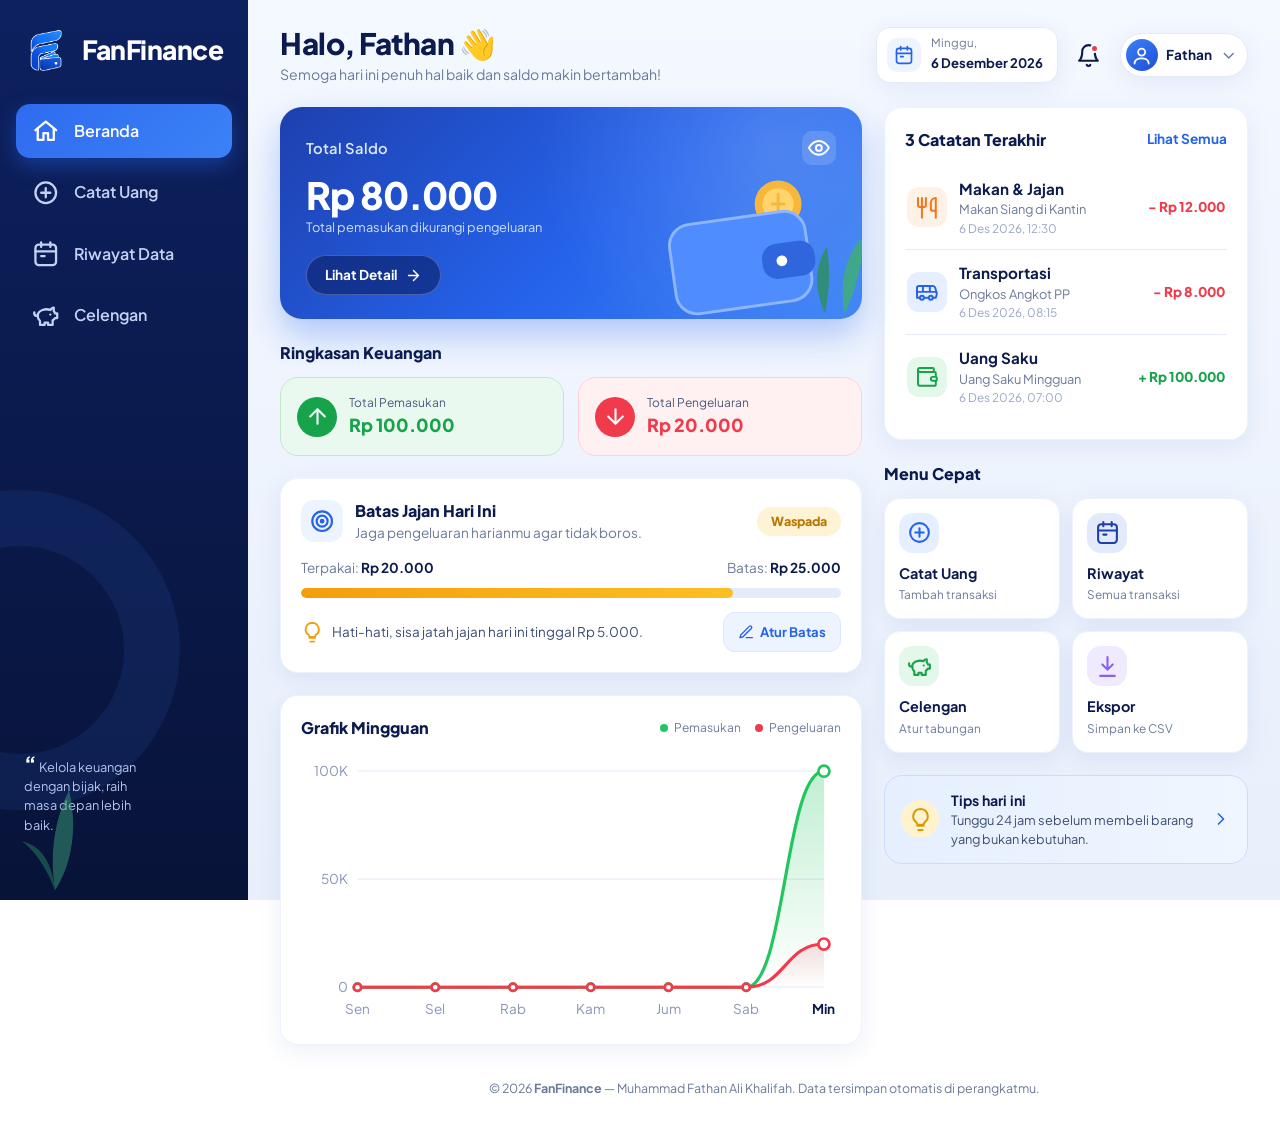
==== commit 314f14db: "tambah logo dan tambah animasi loading saat buka web atau refresh web" ====
--- a/index.html
+++ b/index.html
@@ -4,14 +4,23 @@
     <meta charset="UTF-8">
     <meta name="viewport" content="width=device-width, initial-scale=1.0, viewport-fit=cover">
     <meta name="theme-color" content="#0b1b4d">
-    <title>FanFinance - Catatan Keuangan Siswa PPLG</title>
-    <link rel="icon" href="data:image/svg+xml,%3Csvg xmlns='http://www.w3.org/2000/svg' viewBox='0 0 32 32'%3E%3Crect width='32' height='32' rx='9' fill='%232563eb'/%3E%3Ccircle cx='16' cy='16' r='6' fill='white'/%3E%3C/svg%3E">
+    <title>FanFinance - Catatan Keuangan</title>
+    <link rel="icon" type="image/png" href="images/FanFinanceBG.png">
     <link rel="preconnect" href="https://fonts.googleapis.com">
     <link rel="preconnect" href="https://fonts.gstatic.com" crossorigin>
     <link href="https://fonts.googleapis.com/css2?family=Plus+Jakarta+Sans:wght@400;500;600;700;800&display=swap" rel="stylesheet">
     <link rel="stylesheet" href="style.css">
 </head>
 <body data-view="beranda">
+
+    <!-- ===================== SPLASH SCREEN (LOADING) ===================== -->
+    <div id="splash-screen" class="splash-screen" role="status" aria-label="Memuat FanFinance">
+        <div class="splash-content">
+            <img src="images/FanFinanceBG.png" alt="FanFinance" class="splash-logo">
+            <h2 class="splash-text">FanFinance</h2>
+            <div class="splash-bar" aria-hidden="true"><i></i></div>
+        </div>
+    </div>
 
 <!-- ===================== SPRITE IKON & ILUSTRASI (dipakai ulang lewat <use>) ===================== -->
 <svg width="0" height="0" style="position:absolute" aria-hidden="true">
@@ -90,7 +99,7 @@
     <!-- ===================== SIDEBAR (tablet & desktop) ===================== -->
     <aside class="sidebar">
         <a class="brand" href="#beranda" aria-label="FanFinance - ke Beranda">
-            <span class="brand-icon"><svg class="ic"><use href="#i-wallet"/></svg></span>
+            <img src="images/FanFinanceBG.png" alt="" class="brand-logo-img">
             <span class="brand-name">FanFinance</span>
         </a>
         <nav class="side-nav" aria-label="Menu utama">
--- a/style.css
+++ b/style.css
@@ -1,5 +1,5 @@
 /* ==========================================================================
-   SAKUKU - Tema dashboard baru (Fixed Desktop Sidebar + Mobile Responsive)
+   FANFINANCE - Tema dashboard baru (Fixed Desktop Sidebar + Mobile Responsive)
    Sidebar navy, kartu biru, latar terang kebiruan.
    Responsif: desktop (sidebar penuh) > tablet (sidebar ikon) > HP (menu bawah)
    ========================================================================== */
@@ -625,4 +625,29 @@
 
 @media (prefers-reduced-motion: reduce) {
     *, *::before, *::after { animation: none !important; transition: none !important; scroll-behavior: auto !important; }
-}+}
+
+/* =========================================
+   LOGO SIDEBAR KIRI ATAS
+   ========================================= */
+.brand-logo-img { width: 48px; height: 48px; object-fit: contain; flex-shrink: 0; display: block; }
+
+/* =========================================
+   ANIMASI LOADING (SPLASH SCREEN)
+   ========================================= */
+.splash-screen {
+    position: fixed; inset: 0; z-index: 9999;
+    display: flex; justify-content: center; align-items: center;
+    background: linear-gradient(180deg, #0d2160 0%, #081338 100%);
+    transition: opacity .6s ease, visibility .6s ease;
+}
+.splash-content { display: flex; flex-direction: column; align-items: center; gap: 14px; text-align: center; }
+.splash-logo { width: 96px; height: 96px; object-fit: contain; animation: splash-pulse 1.5s infinite ease-in-out; }
+.splash-text { color: #fff; font-size: 1.8rem; font-weight: 800; letter-spacing: -.3px; margin: 0; animation: splash-fade .8s ease both; }
+.splash-bar { width: 140px; height: 5px; border-radius: 99px; background: rgba(255,255,255,.15); overflow: hidden; margin-top: 8px; }
+.splash-bar i { display: block; height: 100%; width: 40%; border-radius: 99px; background: #5ea0ff; animation: splash-load 1.1s infinite ease-in-out; }
+.splash-hidden { opacity: 0; visibility: hidden; pointer-events: none; }
+
+@keyframes splash-pulse { 0%, 100% { transform: scale(1); opacity: 1; } 50% { transform: scale(1.1); opacity: .85; } }
+@keyframes splash-fade { from { opacity: 0; transform: translateY(8px); } to { opacity: 1; transform: none; } }
+@keyframes splash-load { 0% { transform: translateX(-110%); } 100% { transform: translateX(350%); } }
